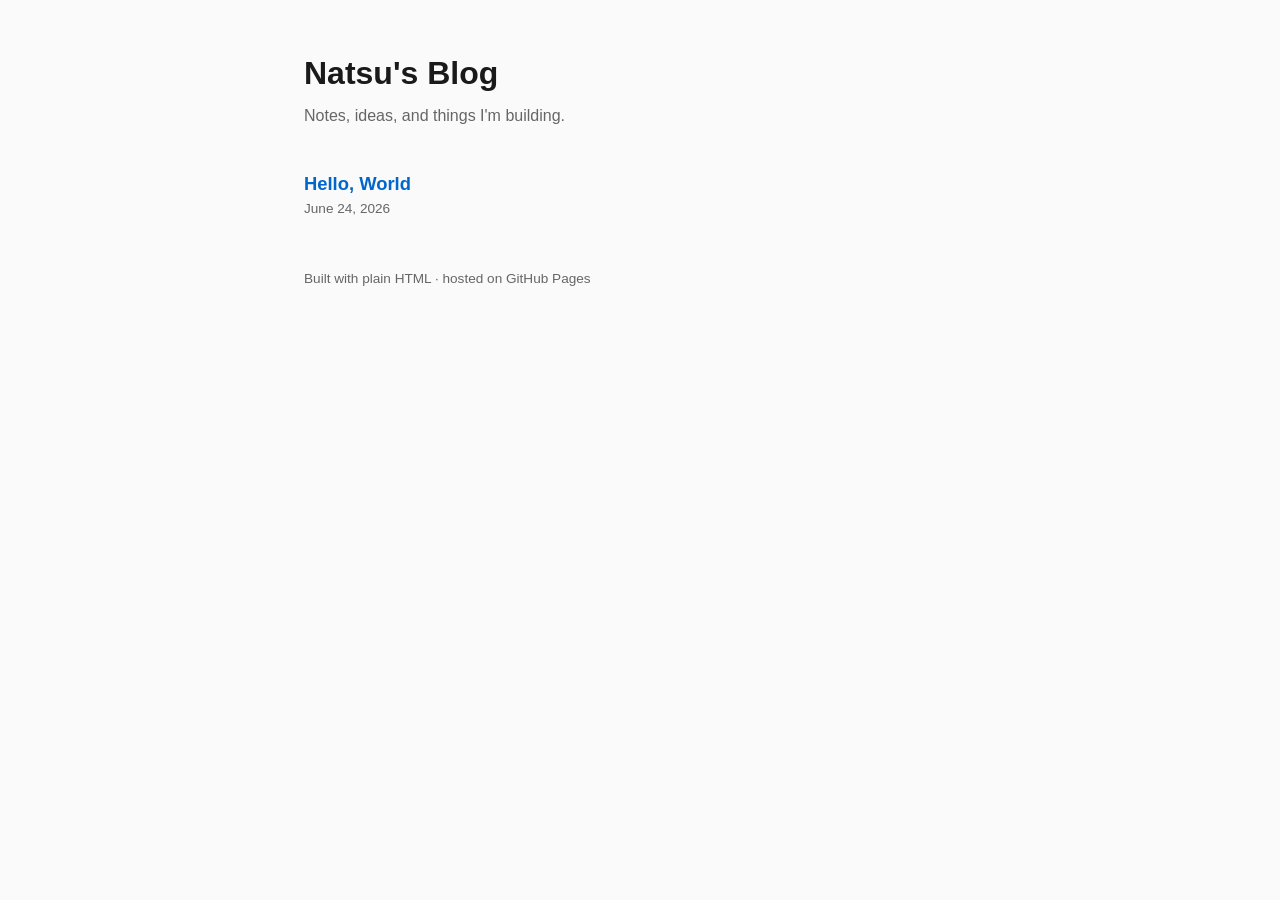
==== index.html @ af5dd114 "Add demo blog with sample post Co-Authored-By: Claude Opus 4.8 (1M context) <noreply@anthropic.com>" ====
<!doctype html>
<html lang="en">
<head>
<meta charset="utf-8">
<meta name="viewport" content="width=device-width, initial-scale=1">
<title>Natsu's Blog</title>
<style>
  :root { --fg:#1a1a1a; --muted:#666; --bg:#fafafa; --link:#0066cc; }
  body { font:16px/1.6 -apple-system,BlinkMacSystemFont,"Segoe UI",Roboto,sans-serif;
         color:var(--fg); background:var(--bg); max-width:42rem; margin:0 auto; padding:3rem 1.25rem; }
  h1 { margin:0 0 .25rem; }
  .tagline { color:var(--muted); margin:0 0 2.5rem; }
  ul { list-style:none; padding:0; }
  li { margin:0 0 1.5rem; }
  a { color:var(--link); text-decoration:none; }
  a:hover { text-decoration:underline; }
  .post-title { font-size:1.15rem; font-weight:600; }
  .date { color:var(--muted); font-size:.85rem; display:block; }
  footer { margin-top:3rem; color:var(--muted); font-size:.85rem; }
</style>
</head>
<body>
  <h1>Natsu's Blog</h1>
  <p class="tagline">Notes, ideas, and things I'm building.</p>

  <ul>
    <li>
      <a class="post-title" href="posts/hello-world.html">Hello, World</a>
      <span class="date">June 24, 2026</span>
    </li>
  </ul>

  <footer>Built with plain HTML · hosted on GitHub Pages</footer>
</body>
</html>
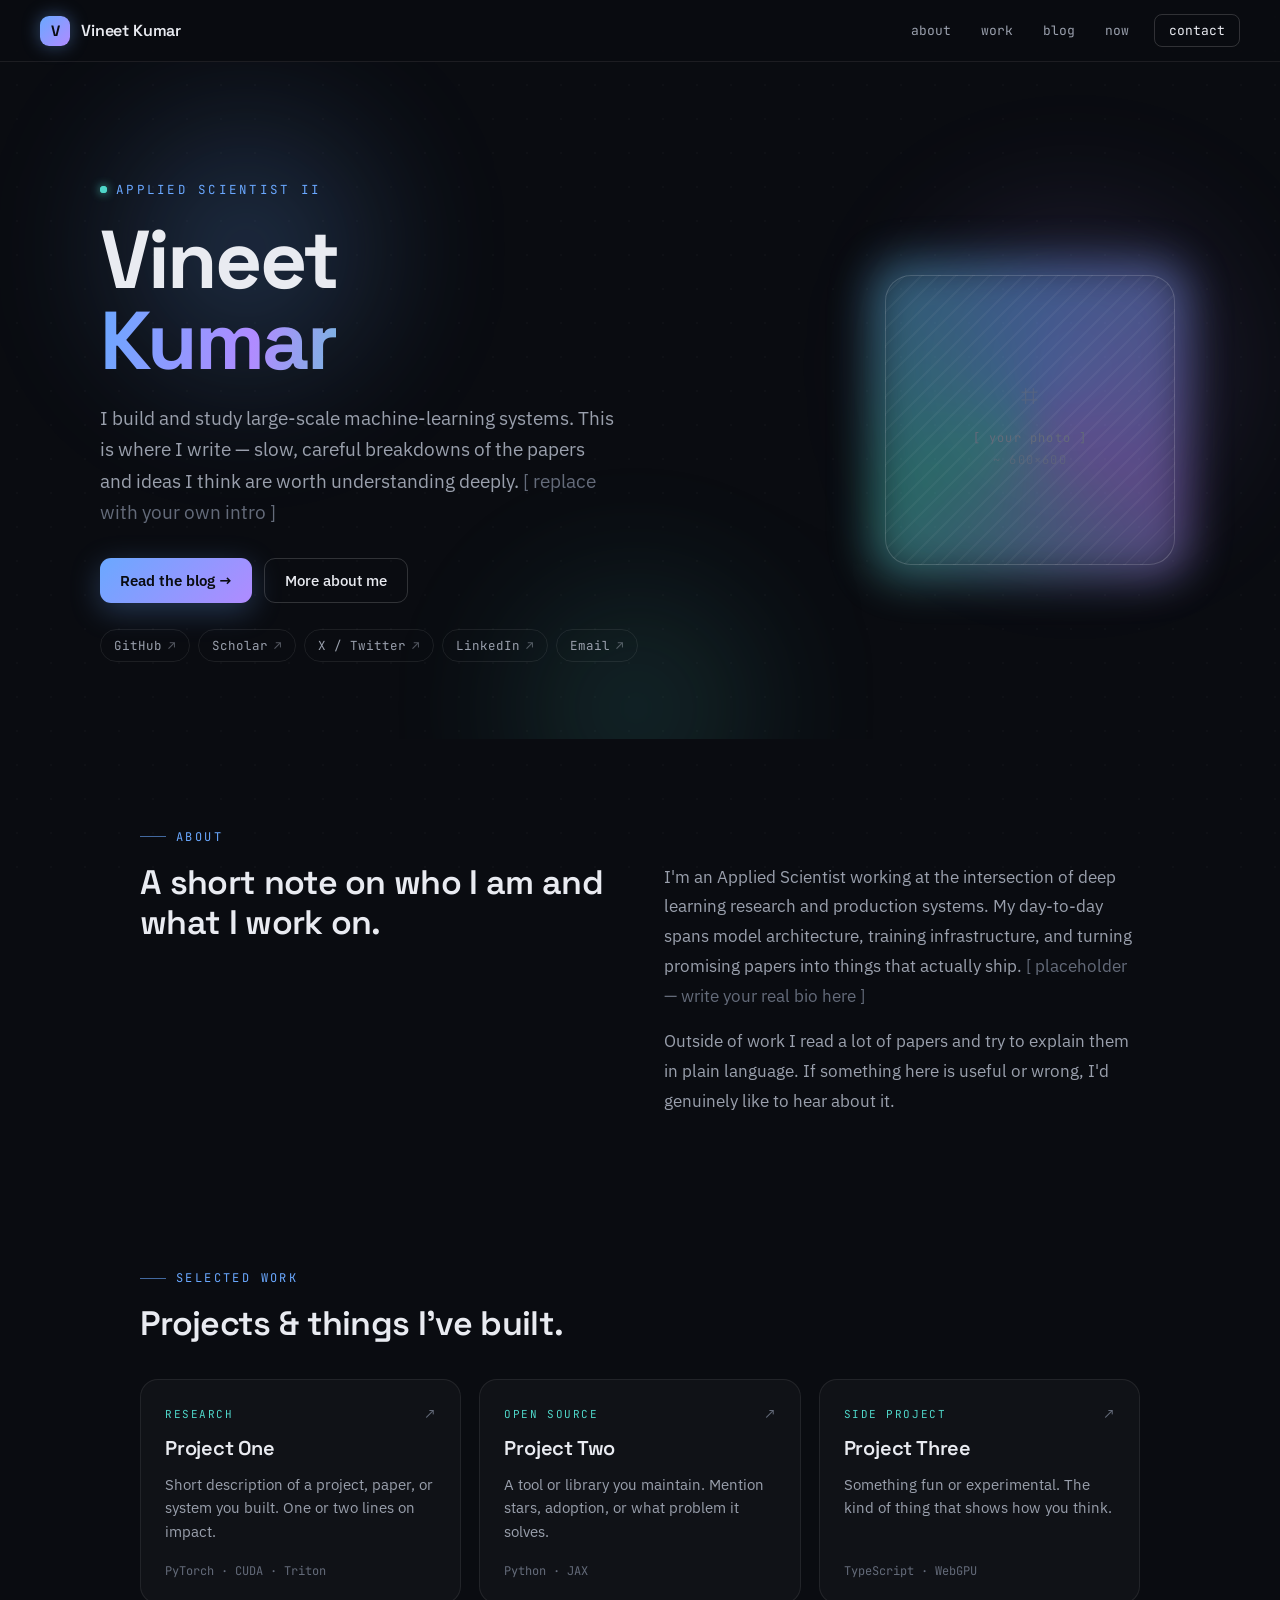
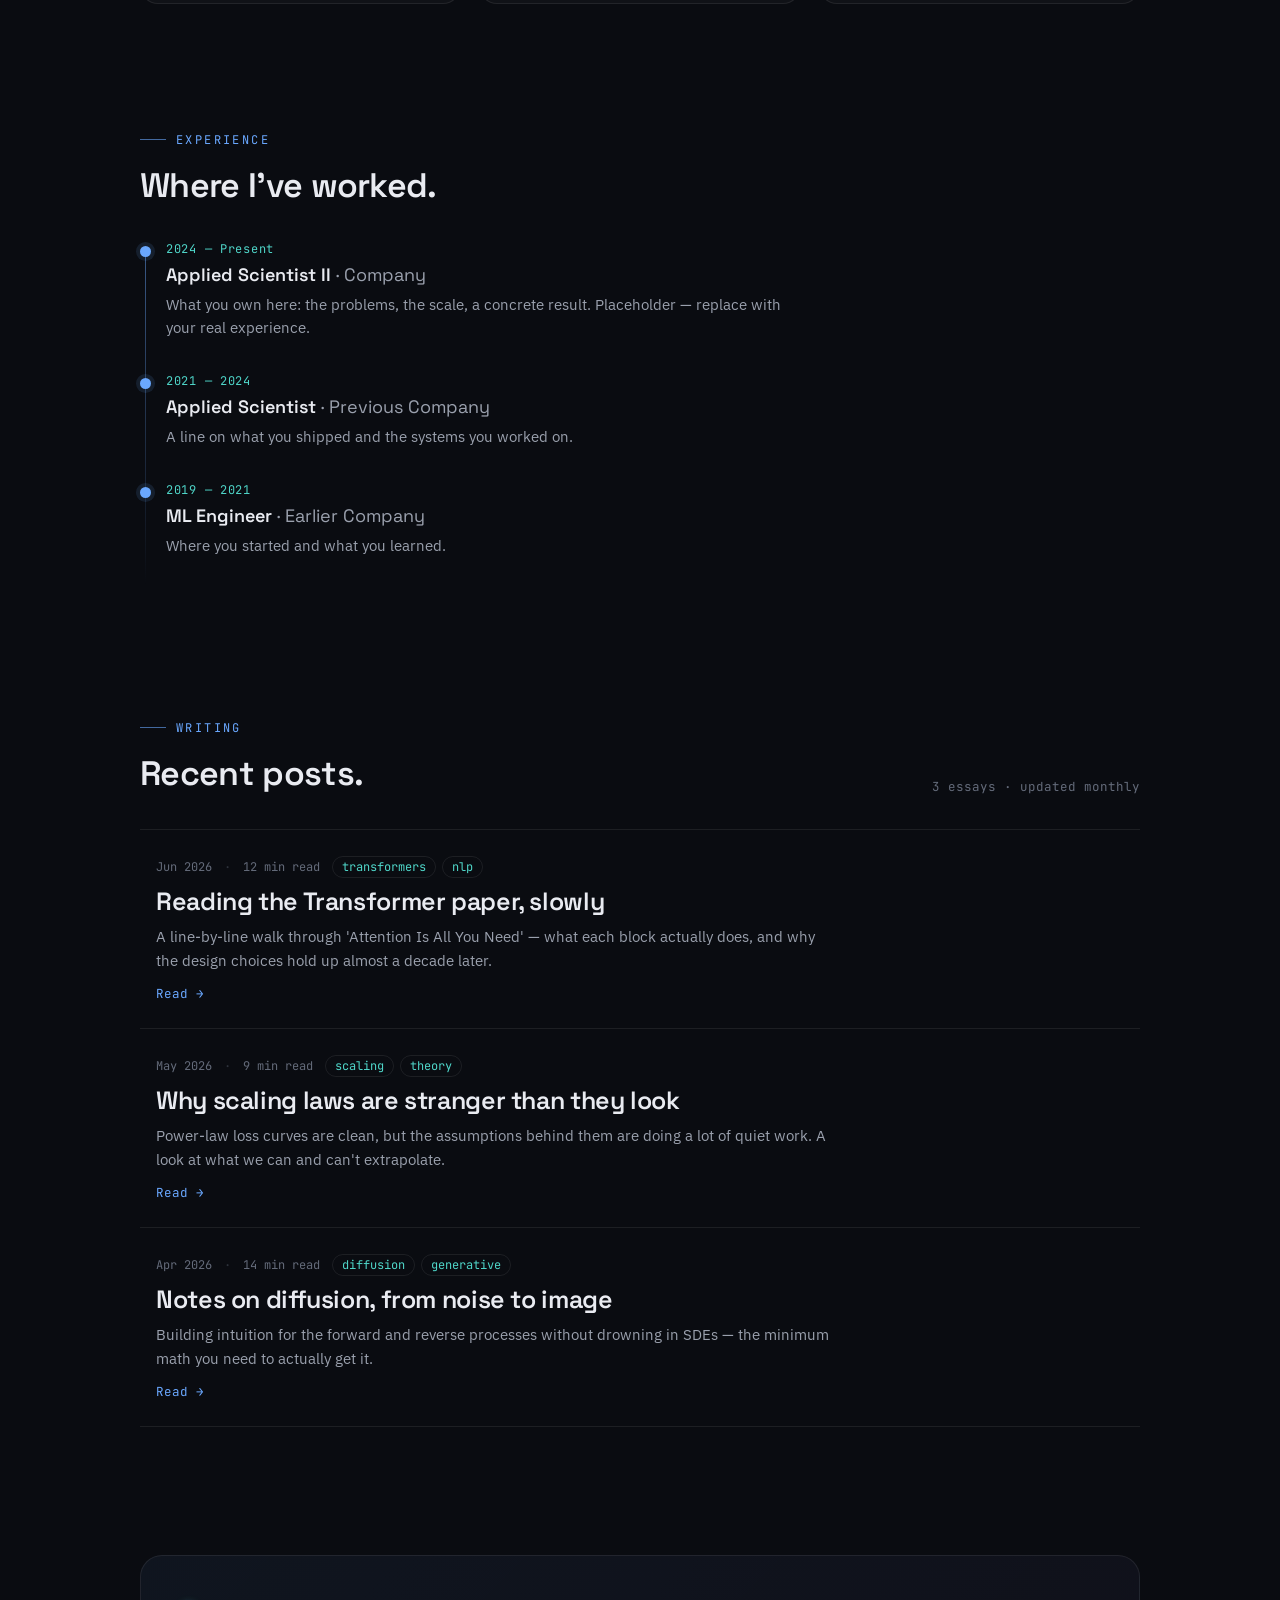
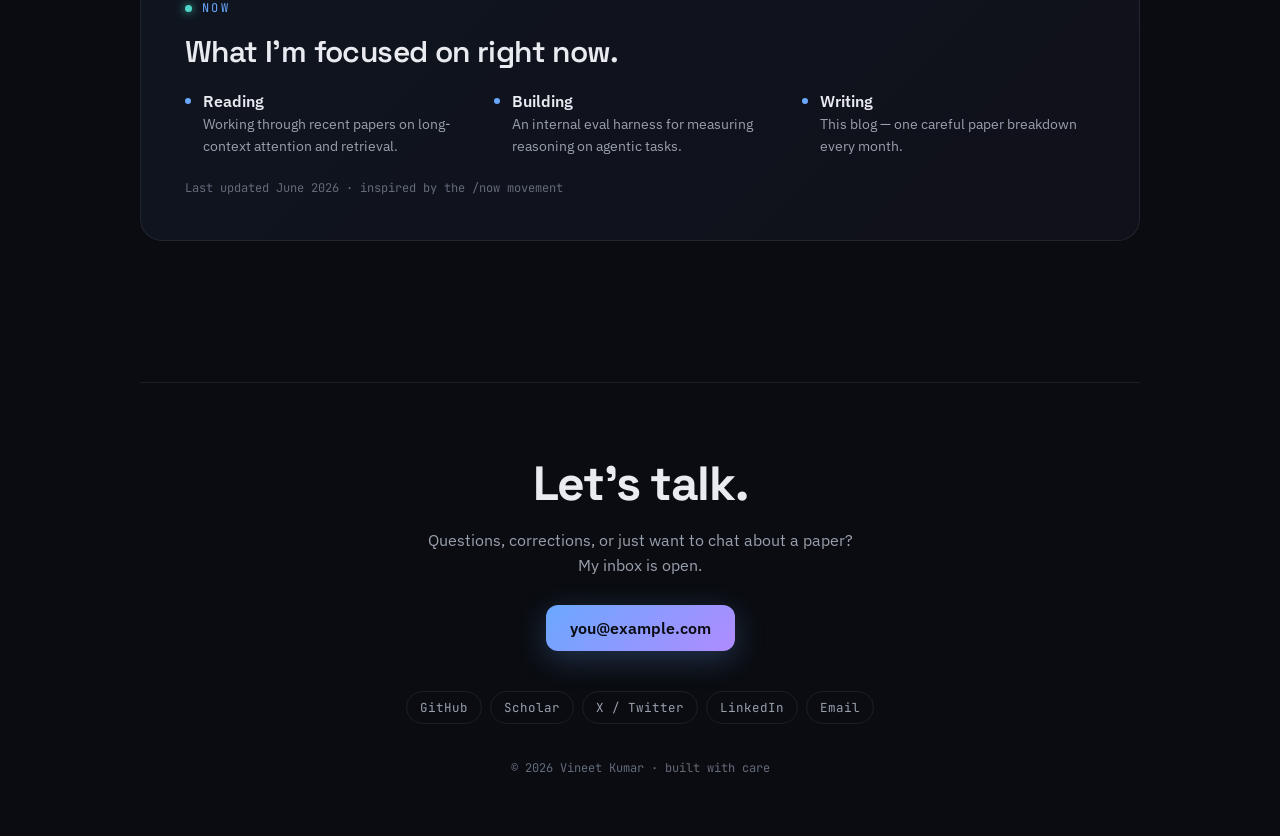
==== commit c58b837d: "Replace blog with personal site template from Claude Design Compile the "Personal Site" Claude-Desig" ====
--- a/index.html
+++ b/index.html
@@ -3,33 +3,245 @@
 <head>
 <meta charset="utf-8">
 <meta name="viewport" content="width=device-width, initial-scale=1">
-<title>Natsu's Blog</title>
-<style>
-  :root { --fg:#1a1a1a; --muted:#666; --bg:#fafafa; --link:#0066cc; }
-  body { font:16px/1.6 -apple-system,BlinkMacSystemFont,"Segoe UI",Roboto,sans-serif;
-         color:var(--fg); background:var(--bg); max-width:42rem; margin:0 auto; padding:3rem 1.25rem; }
-  h1 { margin:0 0 .25rem; }
-  .tagline { color:var(--muted); margin:0 0 2.5rem; }
-  ul { list-style:none; padding:0; }
-  li { margin:0 0 1.5rem; }
-  a { color:var(--link); text-decoration:none; }
-  a:hover { text-decoration:underline; }
-  .post-title { font-size:1.15rem; font-weight:600; }
-  .date { color:var(--muted); font-size:.85rem; display:block; }
-  footer { margin-top:3rem; color:var(--muted); font-size:.85rem; }
-</style>
+<title>Vineet Kumar</title>
+<meta name="description" content="Vineet Kumar — Applied Scientist. Slow, careful breakdowns of the ML papers and ideas worth understanding deeply.">
+<link rel="preconnect" href="https://fonts.googleapis.com">
+<link rel="preconnect" href="https://fonts.gstatic.com" crossorigin>
+<link href="https://fonts.googleapis.com/css2?family=Space+Grotesk:wght@400;500;600;700&family=IBM+Plex+Sans:wght@400;500;600&family=JetBrains+Mono:wght@400;500&display=swap" rel="stylesheet">
+<link rel="stylesheet" href="styles.css">
 </head>
 <body>
-  <h1>Natsu's Blog</h1>
-  <p class="tagline">Notes, ideas, and things I'm building.</p>
-
-  <ul>
-    <li>
-      <a class="post-title" href="posts/hello-world.html">Hello, World</a>
-      <span class="date">June 24, 2026</span>
-    </li>
-  </ul>
-
-  <footer>Built with plain HTML · hosted on GitHub Pages</footer>
+
+<div aria-hidden="true" style="position:fixed;inset:0;background-image:radial-gradient(rgba(255,255,255,0.022) 1px, transparent 1px);background-size:34px 34px;pointer-events:none;z-index:0;"></div>
+
+<div id="progress" style="position:fixed;top:0;left:0;height:2px;width:0%;background:linear-gradient(90deg,var(--accent),var(--accent3));z-index:60;box-shadow:0 0 12px var(--accent);transition:width .08s linear;"></div>
+
+<nav style="position:sticky;top:0;z-index:50;display:flex;align-items:center;justify-content:space-between;gap:16px;padding:14px clamp(18px,5vw,40px);backdrop-filter:blur(14px);background:rgba(10,12,17,0.62);border-bottom:1px solid var(--border);">
+  <a href="#top" style="display:flex;align-items:center;gap:11px;font-family:var(--display);font-weight:600;letter-spacing:-0.01em;font-size:16px;">
+    <span style="width:30px;height:30px;border-radius:9px;display:grid;place-items:center;background:linear-gradient(135deg,var(--accent),var(--accent2));color:#0a0c11;font-weight:700;font-size:15px;box-shadow:0 0 18px rgba(106,168,255,0.4);">V</span>
+    <span>Vineet&nbsp;Kumar</span>
+  </a>
+  <div style="display:flex;align-items:center;gap:clamp(4px,2vw,8px);flex-wrap:wrap;justify-content:flex-end;font-family:var(--mono);font-size:13px;">
+    <a href="#about" class="navlink" style="padding:7px 11px;border-radius:8px;color:var(--muted);transition:color .2s,background .2s;">about</a>
+    <a href="#work" class="navlink" style="padding:7px 11px;border-radius:8px;color:var(--muted);transition:color .2s,background .2s;">work</a>
+    <a href="#blog" class="navlink" style="padding:7px 11px;border-radius:8px;color:var(--muted);transition:color .2s,background .2s;">blog</a>
+    <a href="#now" class="navlink" style="padding:7px 11px;border-radius:8px;color:var(--muted);transition:color .2s,background .2s;">now</a>
+    <a href="#contact" class="navcta" style="margin-left:6px;padding:7px 14px;border-radius:8px;border:1px solid var(--border2);color:var(--text);transition:background .2s,border-color .2s;">contact</a>
+  </div>
+</nav>
+
+<div id="top" style="position:relative;z-index:1;">
+
+  <!-- HERO -->
+  <header style="position:relative;overflow:hidden;padding:clamp(56px,9vw,120px) clamp(18px,5vw,40px) clamp(40px,6vw,80px);">
+    <div aria-hidden="true" style="position:absolute;inset:-10%;z-index:0;pointer-events:none;filter:blur(70px);opacity:0.6;">
+      <div style="position:absolute;top:8%;left:12%;width:380px;height:380px;border-radius:50%;background:radial-gradient(circle,rgba(106,168,255,0.55),transparent 65%);animation:auroraA 16s ease-in-out infinite;"></div>
+      <div style="position:absolute;top:20%;right:8%;width:420px;height:420px;border-radius:50%;background:radial-gradient(circle,rgba(176,139,255,0.45),transparent 65%);animation:auroraB 19s ease-in-out infinite;"></div>
+      <div style="position:absolute;bottom:-10%;left:38%;width:360px;height:360px;border-radius:50%;background:radial-gradient(circle,rgba(79,214,201,0.35),transparent 65%);animation:auroraC 22s ease-in-out infinite;"></div>
+    </div>
+    <div id="heroGlow" aria-hidden="true" style="position:absolute;top:0;left:0;width:460px;height:460px;border-radius:50%;background:radial-gradient(circle,rgba(106,168,255,0.16),transparent 60%);transform:translate(-50%,-50%);pointer-events:none;z-index:0;opacity:0;transition:opacity .5s;"></div>
+
+    <div style="position:relative;z-index:2;max-width:1080px;margin:0 auto;display:flex;flex-wrap:wrap;align-items:center;gap:clamp(32px,6vw,72px);">
+      <div style="flex:1 1 360px;min-width:300px;">
+        <div class="fade" style="opacity:0;animation:fadeUp .8s .05s ease-out forwards;display:inline-flex;align-items:center;gap:9px;font-family:var(--mono);font-size:12.5px;letter-spacing:0.18em;text-transform:uppercase;color:var(--accent);margin-bottom:22px;">
+          <span style="position:relative;width:7px;height:7px;border-radius:50%;background:var(--accent3);box-shadow:0 0 10px var(--accent3);"><span style="position:absolute;inset:0;border-radius:50%;background:var(--accent3);animation:pulseDot 2.4s ease-in-out infinite;"></span></span>
+          Applied Scientist II
+        </div>
+        <h1 class="fade" style="opacity:0;animation:fadeUp .8s .12s ease-out forwards;margin:0 0 22px;font-family:var(--display);font-weight:700;font-size:clamp(42px,8vw,82px);line-height:0.98;letter-spacing:-0.035em;">
+          Vineet<br>
+          <span style="background:linear-gradient(100deg,var(--accent),var(--accent2),var(--accent3),var(--accent));background-size:200% auto;-webkit-background-clip:text;background-clip:text;-webkit-text-fill-color:transparent;animation:shimmer 7s linear infinite;">Kumar</span>
+        </h1>
+        <p class="fade" style="opacity:0;animation:fadeUp .8s .2s ease-out forwards;margin:0 0 30px;max-width:520px;font-size:clamp(16px,2.4vw,19px);line-height:1.65;color:var(--muted);">
+          I build and study large-scale machine-learning systems. This is where I write — slow, careful breakdowns of the papers and ideas I think are worth understanding deeply. <span style="color:var(--faint);">[ replace with your own intro ]</span>
+        </p>
+        <div class="fade" style="opacity:0;animation:fadeUp .8s .28s ease-out forwards;display:flex;flex-wrap:wrap;gap:12px;margin-bottom:26px;">
+          <a href="#blog" class="btn-primary" style="display:inline-flex;align-items:center;gap:8px;padding:12px 20px;border-radius:11px;font-weight:600;font-size:15px;color:#0a0c11;background:linear-gradient(135deg,var(--accent),var(--accent2));box-shadow:0 8px 30px rgba(106,168,255,0.28);transition:transform .2s,box-shadow .2s;">Read the blog →</a>
+          <a href="#about" class="btn-ghost" style="display:inline-flex;align-items:center;padding:12px 20px;border-radius:11px;font-weight:500;font-size:15px;color:var(--text);border:1px solid var(--border2);transition:background .2s,border-color .2s;">More about me</a>
+        </div>
+        <div class="fade" style="opacity:0;animation:fadeUp .8s .36s ease-out forwards;display:flex;flex-wrap:wrap;gap:8px;font-family:var(--mono);font-size:12.5px;">
+          <a href="#" target="_blank" rel="noopener" class="social" style="display:inline-flex;align-items:center;gap:6px;padding:7px 13px;border-radius:999px;color:var(--muted);border:1px solid var(--border);transition:color .2s,border-color .2s,background .2s;">GitHub <span style="opacity:.5;">↗</span></a>
+          <a href="#" target="_blank" rel="noopener" class="social" style="display:inline-flex;align-items:center;gap:6px;padding:7px 13px;border-radius:999px;color:var(--muted);border:1px solid var(--border);transition:color .2s,border-color .2s,background .2s;">Scholar <span style="opacity:.5;">↗</span></a>
+          <a href="#" target="_blank" rel="noopener" class="social" style="display:inline-flex;align-items:center;gap:6px;padding:7px 13px;border-radius:999px;color:var(--muted);border:1px solid var(--border);transition:color .2s,border-color .2s,background .2s;">X / Twitter <span style="opacity:.5;">↗</span></a>
+          <a href="#" target="_blank" rel="noopener" class="social" style="display:inline-flex;align-items:center;gap:6px;padding:7px 13px;border-radius:999px;color:var(--muted);border:1px solid var(--border);transition:color .2s,border-color .2s,background .2s;">LinkedIn <span style="opacity:.5;">↗</span></a>
+          <a href="mailto:you@example.com" class="social" style="display:inline-flex;align-items:center;gap:6px;padding:7px 13px;border-radius:999px;color:var(--muted);border:1px solid var(--border);transition:color .2s,border-color .2s,background .2s;">Email <span style="opacity:.5;">↗</span></a>
+        </div>
+      </div>
+
+      <div class="fade" style="flex:0 1 300px;min-width:240px;display:flex;justify-content:center;opacity:0;animation:fadeUp .9s .24s ease-out forwards;">
+        <div style="position:relative;width:clamp(220px,60vw,290px);aspect-ratio:1/1;">
+          <div aria-hidden="true" style="position:absolute;inset:-14px;border-radius:32px;background:conic-gradient(from 0deg,var(--accent),var(--accent2),var(--accent3),var(--accent));filter:blur(22px);opacity:0.45;animation:spinSlow 14s linear infinite;"></div>
+          <div style="position:absolute;inset:0;border-radius:26px;overflow:hidden;border:1px solid var(--border2);background:linear-gradient(135deg,#11151f,#0c0f17);background-image:repeating-linear-gradient(135deg,rgba(255,255,255,0.04) 0 2px,transparent 2px 12px);display:grid;place-items:center;animation:floaty 7s ease-in-out infinite;">
+            <div style="text-align:center;font-family:var(--mono);font-size:12px;color:var(--faint);letter-spacing:0.1em;line-height:1.8;">
+              <div style="font-size:30px;margin-bottom:6px;opacity:.5;">⌗</div>
+              [ your photo ]<br><span style="opacity:.6;">~ 600×600</span>
+            </div>
+          </div>
+        </div>
+      </div>
+    </div>
+  </header>
+
+  <!-- ABOUT -->
+  <section id="about" style="max-width:1080px;margin:0 auto;padding:clamp(50px,7vw,90px) clamp(18px,5vw,40px);position:relative;">
+    <div data-reveal style="opacity:0;transform:translateY(24px);transition:opacity .7s cubic-bezier(.2,.7,.2,1),transform .7s cubic-bezier(.2,.7,.2,1);">
+      <div style="display:flex;align-items:center;gap:10px;font-family:var(--mono);font-size:12px;letter-spacing:0.2em;text-transform:uppercase;color:var(--accent);margin-bottom:18px;"><span style="width:26px;height:1px;background:var(--accent);opacity:.6;"></span>About</div>
+      <div style="display:grid;grid-template-columns:repeat(auto-fit,minmax(280px,1fr));gap:clamp(24px,4vw,48px);align-items:start;">
+        <h2 style="margin:0;font-family:var(--display);font-weight:600;font-size:clamp(24px,3.6vw,34px);line-height:1.2;letter-spacing:-0.02em;">A short note on who I am and what I work on.</h2>
+        <div style="font-size:clamp(15px,2vw,17px);line-height:1.75;color:var(--muted);">
+          <p style="margin:0 0 16px;">I'm an Applied Scientist working at the intersection of deep learning research and production systems. My day-to-day spans model architecture, training infrastructure, and turning promising papers into things that actually ship. <span style="color:var(--faint);">[ placeholder — write your real bio here ]</span></p>
+          <p style="margin:0;">Outside of work I read a lot of papers and try to explain them in plain language. If something here is useful or wrong, I'd genuinely like to hear about it.</p>
+        </div>
+      </div>
+    </div>
+  </section>
+
+  <!-- WORK / PROJECTS -->
+  <section id="work" style="max-width:1080px;margin:0 auto;padding:clamp(40px,5vw,70px) clamp(18px,5vw,40px);">
+    <div data-reveal style="opacity:0;transform:translateY(24px);transition:opacity .7s cubic-bezier(.2,.7,.2,1),transform .7s cubic-bezier(.2,.7,.2,1);margin-bottom:34px;">
+      <div style="display:flex;align-items:center;gap:10px;font-family:var(--mono);font-size:12px;letter-spacing:0.2em;text-transform:uppercase;color:var(--accent);margin-bottom:16px;"><span style="width:26px;height:1px;background:var(--accent);opacity:.6;"></span>Selected work</div>
+      <h2 style="margin:0;font-family:var(--display);font-weight:600;font-size:clamp(24px,3.6vw,34px);letter-spacing:-0.02em;">Projects &amp; things I've built.</h2>
+    </div>
+    <div style="display:grid;grid-template-columns:repeat(auto-fit,minmax(280px,1fr));gap:18px;">
+      <a href="#" data-reveal class="proj-card" style="opacity:0;transform:translateY(24px);transition:opacity .7s cubic-bezier(.2,.7,.2,1),transform .7s cubic-bezier(.2,.7,.2,1),border-color .25s,background .25s;display:flex;flex-direction:column;gap:12px;background:var(--surface);border:1px solid var(--border);border-radius:18px;padding:24px;">
+        <div style="display:flex;align-items:center;justify-content:space-between;"><span style="font-family:var(--mono);font-size:11px;letter-spacing:0.14em;text-transform:uppercase;color:var(--accent3);">Research</span><span style="color:var(--faint);font-size:15px;">↗</span></div>
+        <h3 style="margin:0;font-family:var(--display);font-weight:600;font-size:20px;letter-spacing:-0.01em;">Project One</h3>
+        <p style="margin:0;font-size:14.5px;line-height:1.6;color:var(--muted);">Short description of a project, paper, or system you built. One or two lines on impact.</p>
+        <div style="margin-top:auto;padding-top:8px;font-family:var(--mono);font-size:12px;color:var(--faint);">PyTorch · CUDA · Triton</div>
+      </a>
+      <a href="#" data-reveal class="proj-card" style="opacity:0;transform:translateY(24px);transition:opacity .7s cubic-bezier(.2,.7,.2,1),transform .7s cubic-bezier(.2,.7,.2,1),border-color .25s,background .25s;display:flex;flex-direction:column;gap:12px;background:var(--surface);border:1px solid var(--border);border-radius:18px;padding:24px;">
+        <div style="display:flex;align-items:center;justify-content:space-between;"><span style="font-family:var(--mono);font-size:11px;letter-spacing:0.14em;text-transform:uppercase;color:var(--accent3);">Open source</span><span style="color:var(--faint);font-size:15px;">↗</span></div>
+        <h3 style="margin:0;font-family:var(--display);font-weight:600;font-size:20px;letter-spacing:-0.01em;">Project Two</h3>
+        <p style="margin:0;font-size:14.5px;line-height:1.6;color:var(--muted);">A tool or library you maintain. Mention stars, adoption, or what problem it solves.</p>
+        <div style="margin-top:auto;padding-top:8px;font-family:var(--mono);font-size:12px;color:var(--faint);">Python · JAX</div>
+      </a>
+      <a href="#" data-reveal class="proj-card" style="opacity:0;transform:translateY(24px);transition:opacity .7s cubic-bezier(.2,.7,.2,1),transform .7s cubic-bezier(.2,.7,.2,1),border-color .25s,background .25s;display:flex;flex-direction:column;gap:12px;background:var(--surface);border:1px solid var(--border);border-radius:18px;padding:24px;">
+        <div style="display:flex;align-items:center;justify-content:space-between;"><span style="font-family:var(--mono);font-size:11px;letter-spacing:0.14em;text-transform:uppercase;color:var(--accent3);">Side project</span><span style="color:var(--faint);font-size:15px;">↗</span></div>
+        <h3 style="margin:0;font-family:var(--display);font-weight:600;font-size:20px;letter-spacing:-0.01em;">Project Three</h3>
+        <p style="margin:0;font-size:14.5px;line-height:1.6;color:var(--muted);">Something fun or experimental. The kind of thing that shows how you think.</p>
+        <div style="margin-top:auto;padding-top:8px;font-family:var(--mono);font-size:12px;color:var(--faint);">TypeScript · WebGPU</div>
+      </a>
+    </div>
+  </section>
+
+  <!-- EXPERIENCE -->
+  <section id="experience" style="max-width:1080px;margin:0 auto;padding:clamp(40px,5vw,70px) clamp(18px,5vw,40px);">
+    <div data-reveal style="opacity:0;transform:translateY(24px);transition:opacity .7s cubic-bezier(.2,.7,.2,1),transform .7s cubic-bezier(.2,.7,.2,1);margin-bottom:34px;">
+      <div style="display:flex;align-items:center;gap:10px;font-family:var(--mono);font-size:12px;letter-spacing:0.2em;text-transform:uppercase;color:var(--accent);margin-bottom:16px;"><span style="width:26px;height:1px;background:var(--accent);opacity:.6;"></span>Experience</div>
+      <h2 style="margin:0;font-family:var(--display);font-weight:600;font-size:clamp(24px,3.6vw,34px);letter-spacing:-0.02em;">Where I've worked.</h2>
+    </div>
+    <div style="position:relative;padding-left:26px;">
+      <div aria-hidden="true" style="position:absolute;left:5px;top:6px;bottom:6px;width:1px;background:linear-gradient(var(--accent),transparent);opacity:.5;"></div>
+      <div data-reveal style="opacity:0;transform:translateY(24px);transition:opacity .7s cubic-bezier(.2,.7,.2,1),transform .7s cubic-bezier(.2,.7,.2,1);position:relative;padding:0 0 34px;">
+        <span aria-hidden="true" style="position:absolute;left:-26px;top:5px;width:11px;height:11px;border-radius:50%;background:var(--accent);box-shadow:0 0 0 4px rgba(106,168,255,0.12);"></span>
+        <div style="font-family:var(--mono);font-size:12px;color:var(--accent3);letter-spacing:0.06em;margin-bottom:6px;">2024 — Present</div>
+        <div style="font-family:var(--display);font-weight:600;font-size:18px;">Applied Scientist II <span style="color:var(--muted);font-weight:400;">· Company</span></div>
+        <p style="margin:7px 0 0;font-size:14.5px;line-height:1.6;color:var(--muted);max-width:640px;">What you own here: the problems, the scale, a concrete result. Placeholder — replace with your real experience.</p>
+      </div>
+      <div data-reveal style="opacity:0;transform:translateY(24px);transition:opacity .7s cubic-bezier(.2,.7,.2,1),transform .7s cubic-bezier(.2,.7,.2,1);position:relative;padding:0 0 34px;">
+        <span aria-hidden="true" style="position:absolute;left:-26px;top:5px;width:11px;height:11px;border-radius:50%;background:var(--accent);box-shadow:0 0 0 4px rgba(106,168,255,0.12);"></span>
+        <div style="font-family:var(--mono);font-size:12px;color:var(--accent3);letter-spacing:0.06em;margin-bottom:6px;">2021 — 2024</div>
+        <div style="font-family:var(--display);font-weight:600;font-size:18px;">Applied Scientist <span style="color:var(--muted);font-weight:400;">· Previous Company</span></div>
+        <p style="margin:7px 0 0;font-size:14.5px;line-height:1.6;color:var(--muted);max-width:640px;">A line on what you shipped and the systems you worked on.</p>
+      </div>
+      <div data-reveal style="opacity:0;transform:translateY(24px);transition:opacity .7s cubic-bezier(.2,.7,.2,1),transform .7s cubic-bezier(.2,.7,.2,1);position:relative;padding:0 0 34px;">
+        <span aria-hidden="true" style="position:absolute;left:-26px;top:5px;width:11px;height:11px;border-radius:50%;background:var(--accent);box-shadow:0 0 0 4px rgba(106,168,255,0.12);"></span>
+        <div style="font-family:var(--mono);font-size:12px;color:var(--accent3);letter-spacing:0.06em;margin-bottom:6px;">2019 — 2021</div>
+        <div style="font-family:var(--display);font-weight:600;font-size:18px;">ML Engineer <span style="color:var(--muted);font-weight:400;">· Earlier Company</span></div>
+        <p style="margin:7px 0 0;font-size:14.5px;line-height:1.6;color:var(--muted);max-width:640px;">Where you started and what you learned.</p>
+      </div>
+    </div>
+  </section>
+
+  <!-- BLOG -->
+  <section id="blog" style="max-width:1080px;margin:0 auto;padding:clamp(40px,5vw,70px) clamp(18px,5vw,40px);">
+    <div data-reveal style="opacity:0;transform:translateY(24px);transition:opacity .7s cubic-bezier(.2,.7,.2,1),transform .7s cubic-bezier(.2,.7,.2,1);margin-bottom:34px;display:flex;flex-wrap:wrap;align-items:flex-end;justify-content:space-between;gap:16px;">
+      <div>
+        <div style="display:flex;align-items:center;gap:10px;font-family:var(--mono);font-size:12px;letter-spacing:0.2em;text-transform:uppercase;color:var(--accent);margin-bottom:16px;"><span style="width:26px;height:1px;background:var(--accent);opacity:.6;"></span>Writing</div>
+        <h2 style="margin:0;font-family:var(--display);font-weight:600;font-size:clamp(24px,3.6vw,34px);letter-spacing:-0.02em;">Recent posts.</h2>
+      </div>
+      <span style="font-family:var(--mono);font-size:12.5px;color:var(--faint);">3 essays · updated monthly</span>
+    </div>
+    <div style="display:flex;flex-direction:column;border-top:1px solid var(--border);">
+      <a href="posts/reading-the-transformer-paper.html" data-reveal class="post-row" style="opacity:0;transform:translateY(24px);transition:opacity .7s cubic-bezier(.2,.7,.2,1),transform .7s cubic-bezier(.2,.7,.2,1),background .25s;display:grid;grid-template-columns:minmax(0,1fr);gap:8px;padding:26px 16px;border-bottom:1px solid var(--border);position:relative;">
+        <div style="display:flex;flex-wrap:wrap;align-items:center;gap:12px;font-family:var(--mono);font-size:12px;color:var(--faint);">
+          <span>Jun 2026</span><span style="opacity:.4;">·</span><span>12 min read</span>
+          <span style="display:flex;gap:6px;">
+            <span style="padding:2px 9px;border-radius:999px;border:1px solid var(--border);color:var(--accent3);">transformers</span>
+            <span style="padding:2px 9px;border-radius:999px;border:1px solid var(--border);color:var(--accent3);">nlp</span>
+          </span>
+        </div>
+        <h3 style="margin:0;font-family:var(--display);font-weight:600;font-size:clamp(20px,2.6vw,25px);letter-spacing:-0.015em;line-height:1.25;transition:color .2s;">Reading the Transformer paper, slowly</h3>
+        <p style="margin:0;font-size:15px;line-height:1.6;color:var(--muted);max-width:680px;">A line-by-line walk through 'Attention Is All You Need' — what each block actually does, and why the design choices hold up almost a decade later.</p>
+        <span style="font-family:var(--mono);font-size:12.5px;color:var(--accent);margin-top:4px;">Read →</span>
+      </a>
+      <a href="posts/why-scaling-laws-are-stranger.html" data-reveal class="post-row" style="opacity:0;transform:translateY(24px);transition:opacity .7s cubic-bezier(.2,.7,.2,1),transform .7s cubic-bezier(.2,.7,.2,1),background .25s;display:grid;grid-template-columns:minmax(0,1fr);gap:8px;padding:26px 16px;border-bottom:1px solid var(--border);position:relative;">
+        <div style="display:flex;flex-wrap:wrap;align-items:center;gap:12px;font-family:var(--mono);font-size:12px;color:var(--faint);">
+          <span>May 2026</span><span style="opacity:.4;">·</span><span>9 min read</span>
+          <span style="display:flex;gap:6px;">
+            <span style="padding:2px 9px;border-radius:999px;border:1px solid var(--border);color:var(--accent3);">scaling</span>
+            <span style="padding:2px 9px;border-radius:999px;border:1px solid var(--border);color:var(--accent3);">theory</span>
+          </span>
+        </div>
+        <h3 style="margin:0;font-family:var(--display);font-weight:600;font-size:clamp(20px,2.6vw,25px);letter-spacing:-0.015em;line-height:1.25;transition:color .2s;">Why scaling laws are stranger than they look</h3>
+        <p style="margin:0;font-size:15px;line-height:1.6;color:var(--muted);max-width:680px;">Power-law loss curves are clean, but the assumptions behind them are doing a lot of quiet work. A look at what we can and can't extrapolate.</p>
+        <span style="font-family:var(--mono);font-size:12.5px;color:var(--accent);margin-top:4px;">Read →</span>
+      </a>
+      <a href="posts/notes-on-diffusion.html" data-reveal class="post-row" style="opacity:0;transform:translateY(24px);transition:opacity .7s cubic-bezier(.2,.7,.2,1),transform .7s cubic-bezier(.2,.7,.2,1),background .25s;display:grid;grid-template-columns:minmax(0,1fr);gap:8px;padding:26px 16px;border-bottom:1px solid var(--border);position:relative;">
+        <div style="display:flex;flex-wrap:wrap;align-items:center;gap:12px;font-family:var(--mono);font-size:12px;color:var(--faint);">
+          <span>Apr 2026</span><span style="opacity:.4;">·</span><span>14 min read</span>
+          <span style="display:flex;gap:6px;">
+            <span style="padding:2px 9px;border-radius:999px;border:1px solid var(--border);color:var(--accent3);">diffusion</span>
+            <span style="padding:2px 9px;border-radius:999px;border:1px solid var(--border);color:var(--accent3);">generative</span>
+          </span>
+        </div>
+        <h3 style="margin:0;font-family:var(--display);font-weight:600;font-size:clamp(20px,2.6vw,25px);letter-spacing:-0.015em;line-height:1.25;transition:color .2s;">Notes on diffusion, from noise to image</h3>
+        <p style="margin:0;font-size:15px;line-height:1.6;color:var(--muted);max-width:680px;">Building intuition for the forward and reverse processes without drowning in SDEs — the minimum math you need to actually get it.</p>
+        <span style="font-family:var(--mono);font-size:12.5px;color:var(--accent);margin-top:4px;">Read →</span>
+      </a>
+    </div>
+  </section>
+
+  <!-- NOW -->
+  <section id="now" style="max-width:1080px;margin:0 auto;padding:clamp(40px,5vw,70px) clamp(18px,5vw,40px);">
+    <div data-reveal style="opacity:0;transform:translateY(24px);transition:opacity .7s cubic-bezier(.2,.7,.2,1),transform .7s cubic-bezier(.2,.7,.2,1);background:linear-gradient(135deg,rgba(106,168,255,0.06),rgba(176,139,255,0.04));border:1px solid var(--border);border-radius:22px;padding:clamp(26px,4vw,44px);">
+      <div style="display:flex;align-items:center;gap:10px;font-family:var(--mono);font-size:12px;letter-spacing:0.2em;text-transform:uppercase;color:var(--accent);margin-bottom:16px;"><span style="position:relative;width:7px;height:7px;border-radius:50%;background:var(--accent3);box-shadow:0 0 10px var(--accent3);"></span>Now</div>
+      <h2 style="margin:0 0 20px;font-family:var(--display);font-weight:600;font-size:clamp(22px,3.4vw,30px);letter-spacing:-0.02em;">What I'm focused on right now.</h2>
+      <div style="display:grid;grid-template-columns:repeat(auto-fit,minmax(240px,1fr));gap:16px;">
+        <div style="display:flex;gap:12px;align-items:flex-start;">
+          <span style="margin-top:7px;flex:none;width:6px;height:6px;border-radius:50%;background:var(--accent);"></span>
+          <div><div style="font-weight:600;font-size:15.5px;margin-bottom:3px;">Reading</div><div style="font-size:14px;line-height:1.55;color:var(--muted);">Working through recent papers on long-context attention and retrieval.</div></div>
+        </div>
+        <div style="display:flex;gap:12px;align-items:flex-start;">
+          <span style="margin-top:7px;flex:none;width:6px;height:6px;border-radius:50%;background:var(--accent);"></span>
+          <div><div style="font-weight:600;font-size:15.5px;margin-bottom:3px;">Building</div><div style="font-size:14px;line-height:1.55;color:var(--muted);">An internal eval harness for measuring reasoning on agentic tasks.</div></div>
+        </div>
+        <div style="display:flex;gap:12px;align-items:flex-start;">
+          <span style="margin-top:7px;flex:none;width:6px;height:6px;border-radius:50%;background:var(--accent);"></span>
+          <div><div style="font-weight:600;font-size:15.5px;margin-bottom:3px;">Writing</div><div style="font-size:14px;line-height:1.55;color:var(--muted);">This blog — one careful paper breakdown every month.</div></div>
+        </div>
+      </div>
+      <div style="margin-top:22px;font-family:var(--mono);font-size:12px;color:var(--faint);">Last updated June 2026 · inspired by the /now movement</div>
+    </div>
+  </section>
+
+  <!-- CONTACT / FOOTER -->
+  <footer id="contact" style="max-width:1080px;margin:0 auto;padding:clamp(50px,6vw,90px) clamp(18px,5vw,40px) 60px;">
+    <div data-reveal style="opacity:0;transform:translateY(24px);transition:opacity .7s cubic-bezier(.2,.7,.2,1),transform .7s cubic-bezier(.2,.7,.2,1);text-align:center;border-top:1px solid var(--border);padding-top:clamp(40px,6vw,70px);">
+      <h2 style="margin:0 0 14px;font-family:var(--display);font-weight:700;font-size:clamp(28px,5vw,48px);letter-spacing:-0.03em;">Let's talk.</h2>
+      <p style="margin:0 auto 26px;max-width:440px;color:var(--muted);font-size:16px;line-height:1.6;">Questions, corrections, or just want to chat about a paper? My inbox is open.</p>
+      <a href="mailto:you@example.com" class="btn-primary" style="display:inline-flex;align-items:center;gap:9px;padding:13px 24px;border-radius:12px;font-weight:600;color:#0a0c11;background:linear-gradient(135deg,var(--accent),var(--accent2));box-shadow:0 8px 30px rgba(106,168,255,0.26);transition:transform .2s,box-shadow .2s;">you@example.com</a>
+      <div style="margin-top:40px;display:flex;flex-wrap:wrap;justify-content:center;gap:8px;font-family:var(--mono);font-size:12.5px;">
+        <a href="#" target="_blank" rel="noopener" class="social-foot" style="padding:7px 13px;border-radius:999px;color:var(--muted);border:1px solid var(--border);transition:color .2s,border-color .2s;">GitHub</a>
+        <a href="#" target="_blank" rel="noopener" class="social-foot" style="padding:7px 13px;border-radius:999px;color:var(--muted);border:1px solid var(--border);transition:color .2s,border-color .2s;">Scholar</a>
+        <a href="#" target="_blank" rel="noopener" class="social-foot" style="padding:7px 13px;border-radius:999px;color:var(--muted);border:1px solid var(--border);transition:color .2s,border-color .2s;">X / Twitter</a>
+        <a href="#" target="_blank" rel="noopener" class="social-foot" style="padding:7px 13px;border-radius:999px;color:var(--muted);border:1px solid var(--border);transition:color .2s,border-color .2s;">LinkedIn</a>
+        <a href="mailto:you@example.com" target="_blank" rel="noopener" class="social-foot" style="padding:7px 13px;border-radius:999px;color:var(--muted);border:1px solid var(--border);transition:color .2s,border-color .2s;">Email</a>
+      </div>
+      <div style="margin-top:36px;font-family:var(--mono);font-size:12px;color:var(--faint);">© <span id="year">2026</span> Vineet Kumar · built with care</div>
+    </div>
+  </footer>
+</div>
+
+<script src="site.js"></script>
 </body>
 </html>
--- a/styles.css
+++ b/styles.css
@@ -0,0 +1,51 @@
+:root {
+  --bg:#0a0c11; --bg-soft:#0e131d;
+  --surface:rgba(255,255,255,0.028); --surface2:rgba(255,255,255,0.05);
+  --border:rgba(255,255,255,0.08); --border2:rgba(255,255,255,0.16);
+  --text:#e9ebf1; --muted:#9aa0ad; --faint:#646b7a;
+  --accent:#6aa8ff; --accent2:#b08bff; --accent3:#4fd6c9;
+  --display:'Space Grotesk',sans-serif;
+  --sans:'IBM Plex Sans',system-ui,sans-serif;
+  --mono:'JetBrains Mono',monospace;
+}
+* { box-sizing: border-box; }
+html { scroll-behavior: smooth; }
+body {
+  margin: 0; min-height: 100vh; overflow-x: hidden;
+  color: var(--text); font-family: var(--sans); -webkit-font-smoothing: antialiased;
+  background: radial-gradient(1200px 600px at 50% -10%, rgba(106,168,255,0.07), transparent 60%), #0a0c11;
+}
+a { color: inherit; text-decoration: none; }
+::selection { background: rgba(106,168,255,0.30); color: #fff; }
+::-webkit-scrollbar { width: 10px; height: 10px; }
+::-webkit-scrollbar-track { background: #0a0c11; }
+::-webkit-scrollbar-thumb { background: rgba(255,255,255,0.12); border-radius: 8px; border: 2px solid #0a0c11; }
+::-webkit-scrollbar-thumb:hover { background: rgba(255,255,255,0.22); }
+
+@keyframes auroraA { 0%,100% { transform: translate(0,0) scale(1); } 50% { transform: translate(60px,-40px) scale(1.18); } }
+@keyframes auroraB { 0%,100% { transform: translate(0,0) scale(1.1); } 50% { transform: translate(-50px,30px) scale(0.92); } }
+@keyframes auroraC { 0%,100% { transform: translate(0,0) scale(1); } 50% { transform: translate(30px,40px) scale(1.12); } }
+@keyframes floaty { 0%,100% { transform: translateY(0); } 50% { transform: translateY(-12px); } }
+@keyframes spinSlow { to { transform: rotate(360deg); } }
+@keyframes shimmer { 0% { background-position: 0% 50%; } 100% { background-position: 200% 50%; } }
+@keyframes fadeUp { from { opacity: 0; transform: translateY(22px); } to { opacity: 1; transform: translateY(0); } }
+@keyframes pulseDot { 0%,100% { transform: scale(1); opacity: .9; } 50% { transform: scale(1.5); opacity: .4; } }
+
+/* hover states (inline styles can't do :hover) */
+.navlink:hover { color: var(--text); background: var(--surface2); }
+.navcta:hover { background: var(--surface2); border-color: var(--accent); }
+.btn-primary:hover { transform: translateY(-2px); box-shadow: 0 12px 38px rgba(106,168,255,0.42); }
+.btn-ghost:hover { background: var(--surface2); border-color: var(--accent); }
+.social:hover { color: var(--text); border-color: var(--accent); background: var(--surface); }
+.social-foot:hover { color: var(--text); border-color: var(--accent); }
+.proj-card:hover { transform: translateY(-5px); border-color: var(--border2); background: var(--surface2); }
+.post-row:hover { background: var(--surface); }
+.post-row:hover h3 { color: var(--accent); }
+.backlink:hover { color: var(--accent); }
+.backlink2:hover { opacity: .7; }
+
+/* respect reduced-motion: settle animations instantly, force reveal elements visible */
+@media (prefers-reduced-motion: reduce) {
+  * { animation-duration: 0.001ms !important; animation-iteration-count: 1 !important; scroll-behavior: auto !important; }
+  .fade, [data-reveal] { opacity: 1 !important; transform: none !important; }
+}
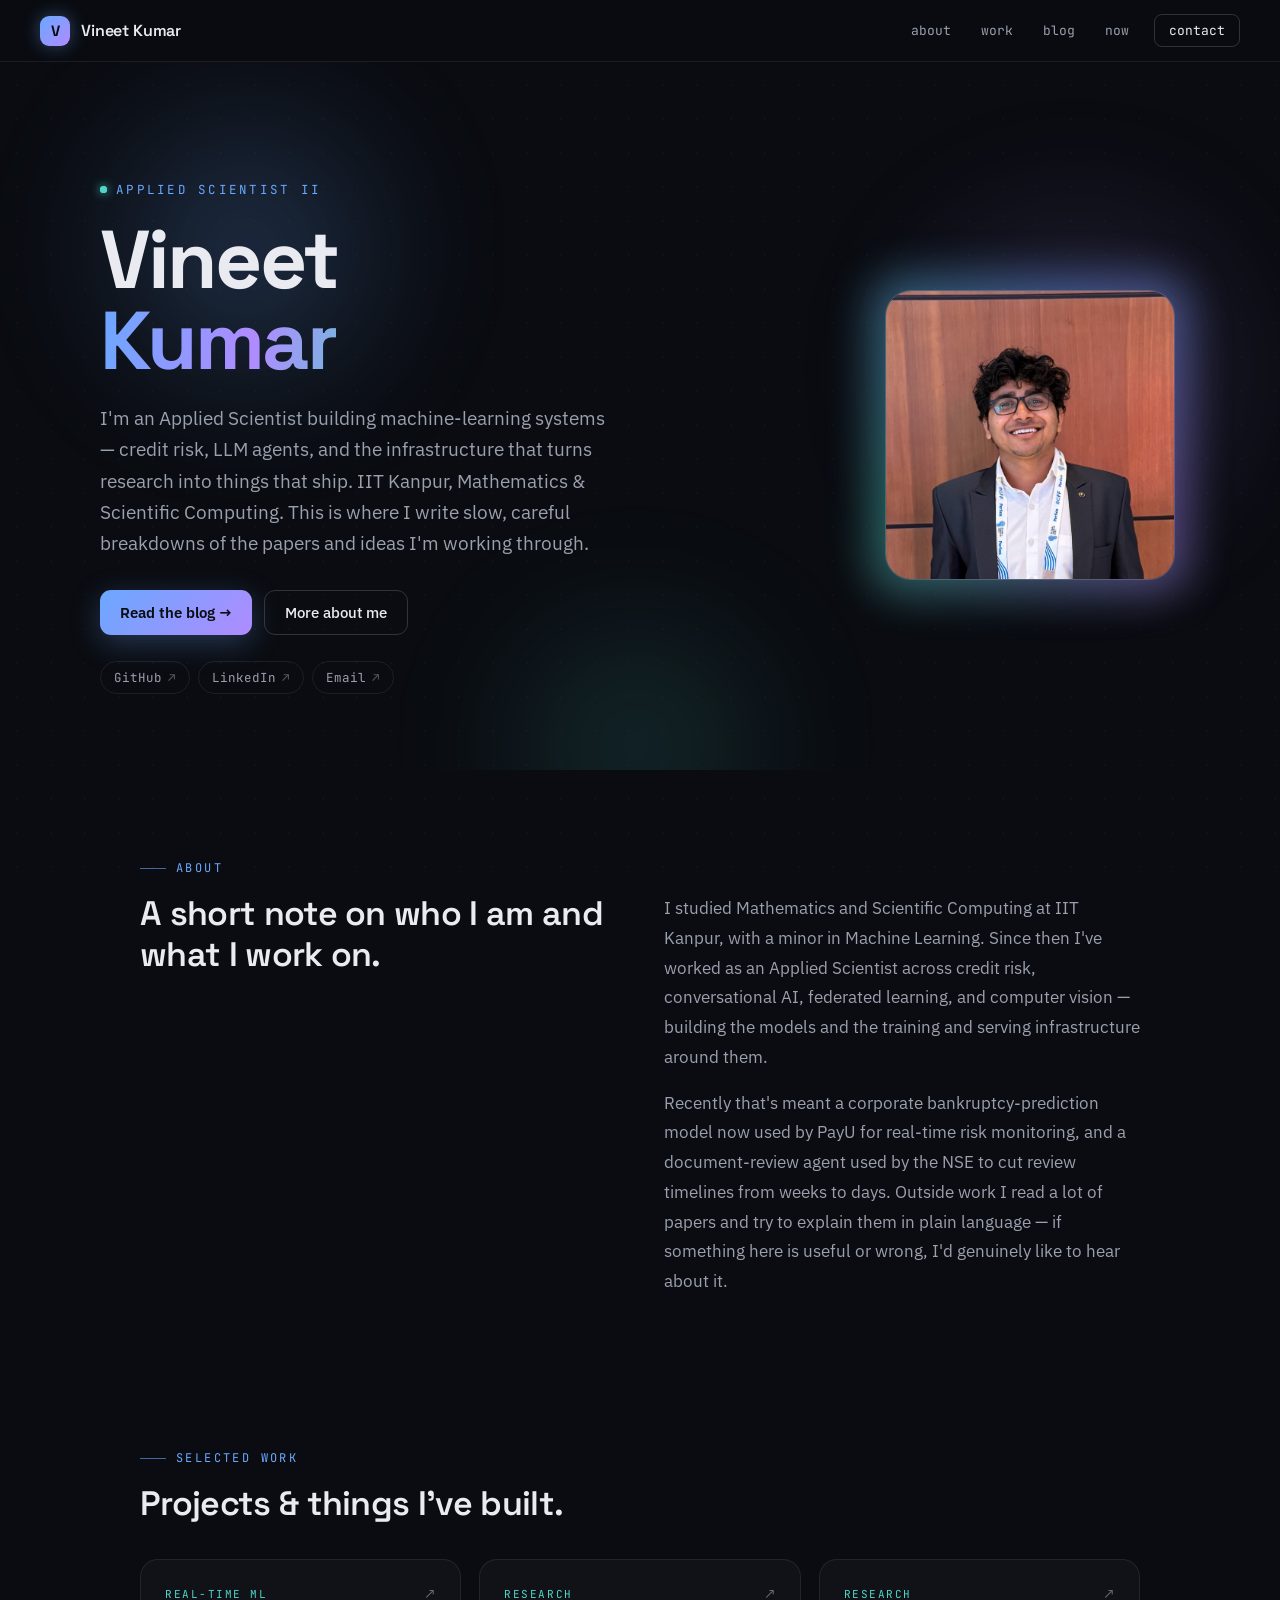
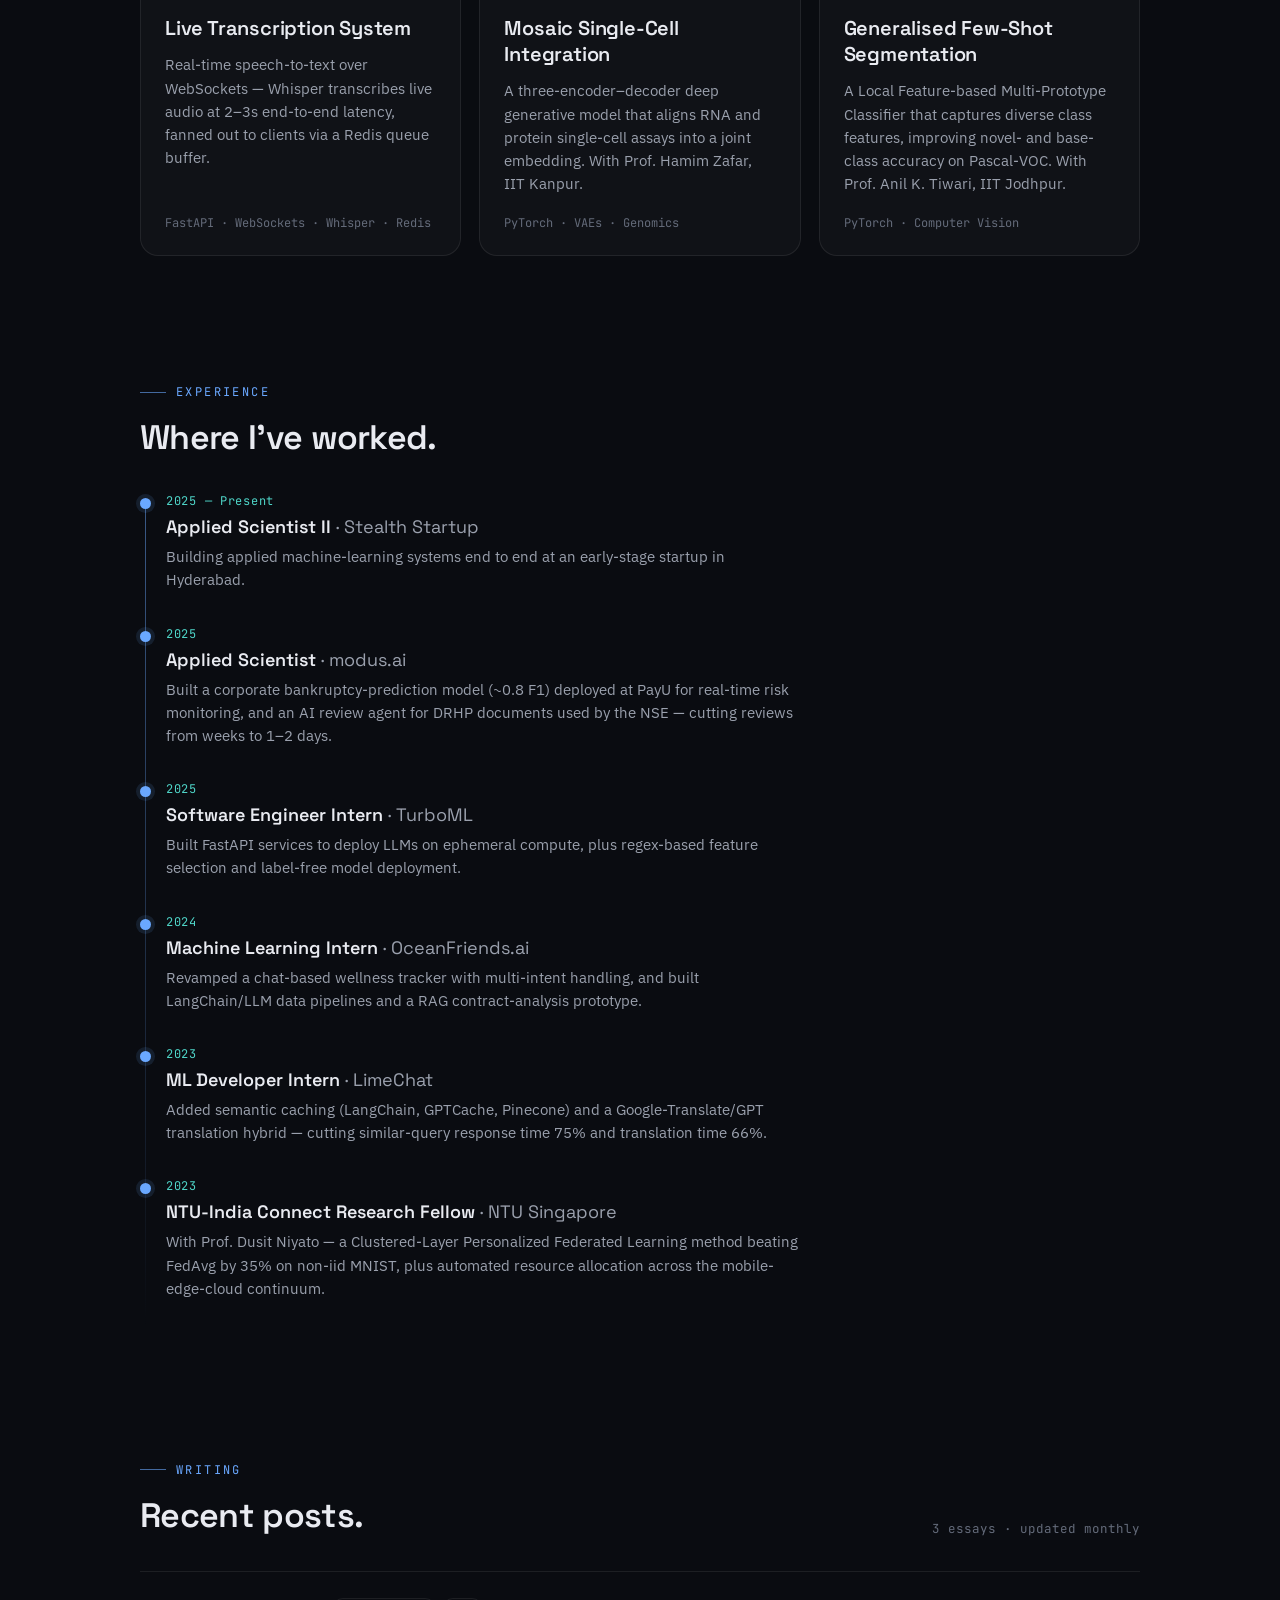
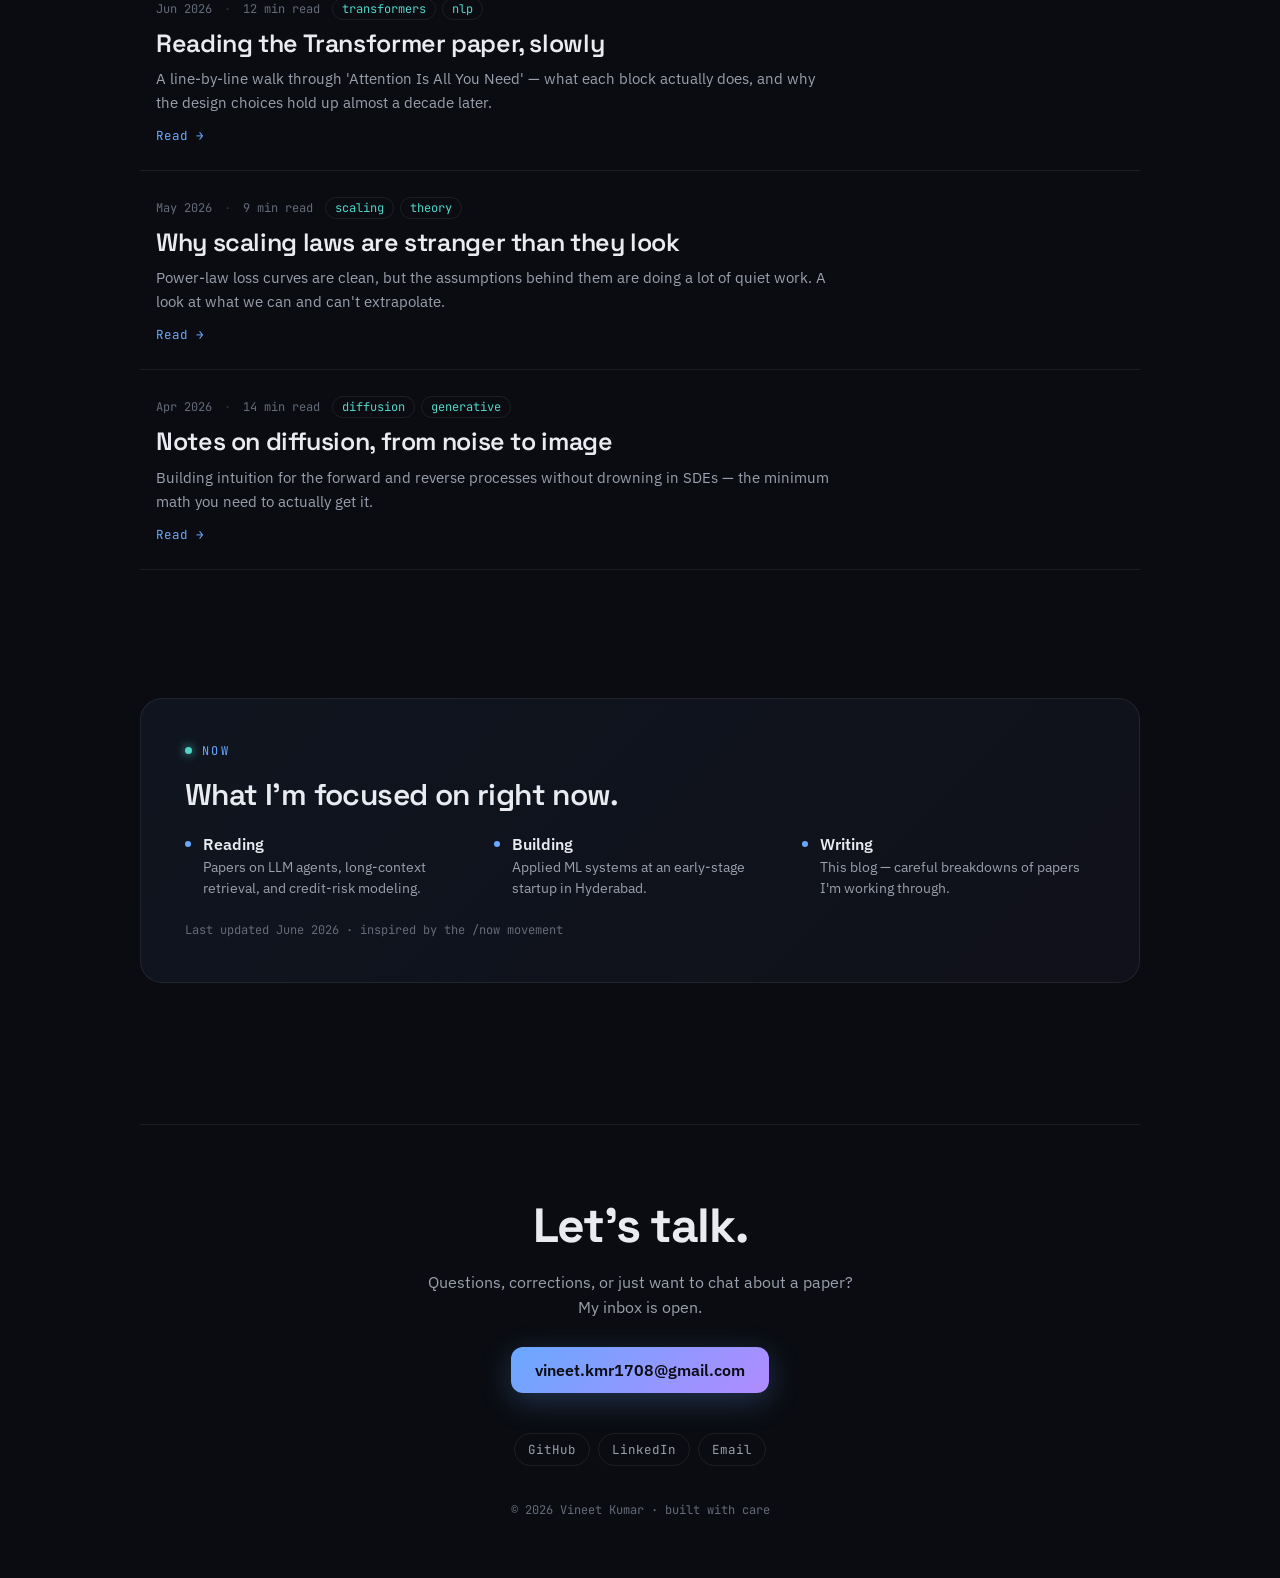
==== commit 5f9d4587: "Fill personal site with real content from resume Hero, about, projects, experience, now, and contact" ====
--- a/index.html
+++ b/index.html
@@ -4,7 +4,7 @@
 <meta charset="utf-8">
 <meta name="viewport" content="width=device-width, initial-scale=1">
 <title>Vineet Kumar</title>
-<meta name="description" content="Vineet Kumar — Applied Scientist. Slow, careful breakdowns of the ML papers and ideas worth understanding deeply.">
+<meta name="description" content="Vineet Kumar — Applied Scientist. Machine-learning systems, credit risk, LLM agents, and slow, careful breakdowns of the papers worth understanding.">
 <link rel="preconnect" href="https://fonts.googleapis.com">
 <link rel="preconnect" href="https://fonts.gstatic.com" crossorigin>
 <link href="https://fonts.googleapis.com/css2?family=Space+Grotesk:wght@400;500;600;700&family=IBM+Plex+Sans:wght@400;500;600&family=JetBrains+Mono:wght@400;500&display=swap" rel="stylesheet">
@@ -52,29 +52,24 @@
           <span style="background:linear-gradient(100deg,var(--accent),var(--accent2),var(--accent3),var(--accent));background-size:200% auto;-webkit-background-clip:text;background-clip:text;-webkit-text-fill-color:transparent;animation:shimmer 7s linear infinite;">Kumar</span>
         </h1>
         <p class="fade" style="opacity:0;animation:fadeUp .8s .2s ease-out forwards;margin:0 0 30px;max-width:520px;font-size:clamp(16px,2.4vw,19px);line-height:1.65;color:var(--muted);">
-          I build and study large-scale machine-learning systems. This is where I write — slow, careful breakdowns of the papers and ideas I think are worth understanding deeply. <span style="color:var(--faint);">[ replace with your own intro ]</span>
+          I'm an Applied Scientist building machine-learning systems — credit risk, LLM agents, and the infrastructure that turns research into things that ship. IIT Kanpur, Mathematics &amp; Scientific Computing. This is where I write slow, careful breakdowns of the papers and ideas I'm working through.
         </p>
         <div class="fade" style="opacity:0;animation:fadeUp .8s .28s ease-out forwards;display:flex;flex-wrap:wrap;gap:12px;margin-bottom:26px;">
           <a href="#blog" class="btn-primary" style="display:inline-flex;align-items:center;gap:8px;padding:12px 20px;border-radius:11px;font-weight:600;font-size:15px;color:#0a0c11;background:linear-gradient(135deg,var(--accent),var(--accent2));box-shadow:0 8px 30px rgba(106,168,255,0.28);transition:transform .2s,box-shadow .2s;">Read the blog →</a>
           <a href="#about" class="btn-ghost" style="display:inline-flex;align-items:center;padding:12px 20px;border-radius:11px;font-weight:500;font-size:15px;color:var(--text);border:1px solid var(--border2);transition:background .2s,border-color .2s;">More about me</a>
         </div>
         <div class="fade" style="opacity:0;animation:fadeUp .8s .36s ease-out forwards;display:flex;flex-wrap:wrap;gap:8px;font-family:var(--mono);font-size:12.5px;">
-          <a href="#" target="_blank" rel="noopener" class="social" style="display:inline-flex;align-items:center;gap:6px;padding:7px 13px;border-radius:999px;color:var(--muted);border:1px solid var(--border);transition:color .2s,border-color .2s,background .2s;">GitHub <span style="opacity:.5;">↗</span></a>
-          <a href="#" target="_blank" rel="noopener" class="social" style="display:inline-flex;align-items:center;gap:6px;padding:7px 13px;border-radius:999px;color:var(--muted);border:1px solid var(--border);transition:color .2s,border-color .2s,background .2s;">Scholar <span style="opacity:.5;">↗</span></a>
-          <a href="#" target="_blank" rel="noopener" class="social" style="display:inline-flex;align-items:center;gap:6px;padding:7px 13px;border-radius:999px;color:var(--muted);border:1px solid var(--border);transition:color .2s,border-color .2s,background .2s;">X / Twitter <span style="opacity:.5;">↗</span></a>
-          <a href="#" target="_blank" rel="noopener" class="social" style="display:inline-flex;align-items:center;gap:6px;padding:7px 13px;border-radius:999px;color:var(--muted);border:1px solid var(--border);transition:color .2s,border-color .2s,background .2s;">LinkedIn <span style="opacity:.5;">↗</span></a>
-          <a href="mailto:you@example.com" class="social" style="display:inline-flex;align-items:center;gap:6px;padding:7px 13px;border-radius:999px;color:var(--muted);border:1px solid var(--border);transition:color .2s,border-color .2s,background .2s;">Email <span style="opacity:.5;">↗</span></a>
+          <a href="https://github.com/Vineet-the-git" target="_blank" rel="noopener" class="social" style="display:inline-flex;align-items:center;gap:6px;padding:7px 13px;border-radius:999px;color:var(--muted);border:1px solid var(--border);transition:color .2s,border-color .2s,background .2s;">GitHub <span style="opacity:.5;">↗</span></a>
+          <a href="https://www.linkedin.com/in/vineetk20/" target="_blank" rel="noopener" class="social" style="display:inline-flex;align-items:center;gap:6px;padding:7px 13px;border-radius:999px;color:var(--muted);border:1px solid var(--border);transition:color .2s,border-color .2s,background .2s;">LinkedIn <span style="opacity:.5;">↗</span></a>
+          <a href="mailto:vineet.kmr1708@gmail.com" class="social" style="display:inline-flex;align-items:center;gap:6px;padding:7px 13px;border-radius:999px;color:var(--muted);border:1px solid var(--border);transition:color .2s,border-color .2s,background .2s;">Email <span style="opacity:.5;">↗</span></a>
         </div>
       </div>
 
       <div class="fade" style="flex:0 1 300px;min-width:240px;display:flex;justify-content:center;opacity:0;animation:fadeUp .9s .24s ease-out forwards;">
         <div style="position:relative;width:clamp(220px,60vw,290px);aspect-ratio:1/1;">
           <div aria-hidden="true" style="position:absolute;inset:-14px;border-radius:32px;background:conic-gradient(from 0deg,var(--accent),var(--accent2),var(--accent3),var(--accent));filter:blur(22px);opacity:0.45;animation:spinSlow 14s linear infinite;"></div>
-          <div style="position:absolute;inset:0;border-radius:26px;overflow:hidden;border:1px solid var(--border2);background:linear-gradient(135deg,#11151f,#0c0f17);background-image:repeating-linear-gradient(135deg,rgba(255,255,255,0.04) 0 2px,transparent 2px 12px);display:grid;place-items:center;animation:floaty 7s ease-in-out infinite;">
-            <div style="text-align:center;font-family:var(--mono);font-size:12px;color:var(--faint);letter-spacing:0.1em;line-height:1.8;">
-              <div style="font-size:30px;margin-bottom:6px;opacity:.5;">⌗</div>
-              [ your photo ]<br><span style="opacity:.6;">~ 600×600</span>
-            </div>
+          <div style="position:absolute;inset:0;border-radius:26px;overflow:hidden;border:1px solid var(--border2);animation:floaty 7s ease-in-out infinite;">
+            <img src="profile.jpg" alt="Vineet Kumar" style="width:100%;height:100%;object-fit:cover;display:block;">
           </div>
         </div>
       </div>
@@ -88,8 +83,8 @@
       <div style="display:grid;grid-template-columns:repeat(auto-fit,minmax(280px,1fr));gap:clamp(24px,4vw,48px);align-items:start;">
         <h2 style="margin:0;font-family:var(--display);font-weight:600;font-size:clamp(24px,3.6vw,34px);line-height:1.2;letter-spacing:-0.02em;">A short note on who I am and what I work on.</h2>
         <div style="font-size:clamp(15px,2vw,17px);line-height:1.75;color:var(--muted);">
-          <p style="margin:0 0 16px;">I'm an Applied Scientist working at the intersection of deep learning research and production systems. My day-to-day spans model architecture, training infrastructure, and turning promising papers into things that actually ship. <span style="color:var(--faint);">[ placeholder — write your real bio here ]</span></p>
-          <p style="margin:0;">Outside of work I read a lot of papers and try to explain them in plain language. If something here is useful or wrong, I'd genuinely like to hear about it.</p>
+          <p style="margin:0 0 16px;">I studied Mathematics and Scientific Computing at IIT Kanpur, with a minor in Machine Learning. Since then I've worked as an Applied Scientist across credit risk, conversational AI, federated learning, and computer vision — building the models and the training and serving infrastructure around them.</p>
+          <p style="margin:0;">Recently that's meant a corporate bankruptcy-prediction model now used by PayU for real-time risk monitoring, and a document-review agent used by the NSE to cut review timelines from weeks to days. Outside work I read a lot of papers and try to explain them in plain language — if something here is useful or wrong, I'd genuinely like to hear about it.</p>
         </div>
       </div>
     </div>
@@ -102,23 +97,23 @@
       <h2 style="margin:0;font-family:var(--display);font-weight:600;font-size:clamp(24px,3.6vw,34px);letter-spacing:-0.02em;">Projects &amp; things I've built.</h2>
     </div>
     <div style="display:grid;grid-template-columns:repeat(auto-fit,minmax(280px,1fr));gap:18px;">
+      <a href="https://github.com/Vineet-the-git/liveCaption" target="_blank" rel="noopener" data-reveal class="proj-card" style="opacity:0;transform:translateY(24px);transition:opacity .7s cubic-bezier(.2,.7,.2,1),transform .7s cubic-bezier(.2,.7,.2,1),border-color .25s,background .25s;display:flex;flex-direction:column;gap:12px;background:var(--surface);border:1px solid var(--border);border-radius:18px;padding:24px;">
+        <div style="display:flex;align-items:center;justify-content:space-between;"><span style="font-family:var(--mono);font-size:11px;letter-spacing:0.14em;text-transform:uppercase;color:var(--accent3);">Real-time ML</span><span style="color:var(--faint);font-size:15px;">↗</span></div>
+        <h3 style="margin:0;font-family:var(--display);font-weight:600;font-size:20px;letter-spacing:-0.01em;">Live Transcription System</h3>
+        <p style="margin:0;font-size:14.5px;line-height:1.6;color:var(--muted);">Real-time speech-to-text over WebSockets — Whisper transcribes live audio at 2–3s end-to-end latency, fanned out to clients via a Redis queue buffer.</p>
+        <div style="margin-top:auto;padding-top:8px;font-family:var(--mono);font-size:12px;color:var(--faint);">FastAPI · WebSockets · Whisper · Redis</div>
+      </a>
       <a href="#" data-reveal class="proj-card" style="opacity:0;transform:translateY(24px);transition:opacity .7s cubic-bezier(.2,.7,.2,1),transform .7s cubic-bezier(.2,.7,.2,1),border-color .25s,background .25s;display:flex;flex-direction:column;gap:12px;background:var(--surface);border:1px solid var(--border);border-radius:18px;padding:24px;">
         <div style="display:flex;align-items:center;justify-content:space-between;"><span style="font-family:var(--mono);font-size:11px;letter-spacing:0.14em;text-transform:uppercase;color:var(--accent3);">Research</span><span style="color:var(--faint);font-size:15px;">↗</span></div>
-        <h3 style="margin:0;font-family:var(--display);font-weight:600;font-size:20px;letter-spacing:-0.01em;">Project One</h3>
-        <p style="margin:0;font-size:14.5px;line-height:1.6;color:var(--muted);">Short description of a project, paper, or system you built. One or two lines on impact.</p>
-        <div style="margin-top:auto;padding-top:8px;font-family:var(--mono);font-size:12px;color:var(--faint);">PyTorch · CUDA · Triton</div>
+        <h3 style="margin:0;font-family:var(--display);font-weight:600;font-size:20px;letter-spacing:-0.01em;">Mosaic Single-Cell Integration</h3>
+        <p style="margin:0;font-size:14.5px;line-height:1.6;color:var(--muted);">A three-encoder–decoder deep generative model that aligns RNA and protein single-cell assays into a joint embedding. With Prof. Hamim Zafar, IIT Kanpur.</p>
+        <div style="margin-top:auto;padding-top:8px;font-family:var(--mono);font-size:12px;color:var(--faint);">PyTorch · VAEs · Genomics</div>
       </a>
       <a href="#" data-reveal class="proj-card" style="opacity:0;transform:translateY(24px);transition:opacity .7s cubic-bezier(.2,.7,.2,1),transform .7s cubic-bezier(.2,.7,.2,1),border-color .25s,background .25s;display:flex;flex-direction:column;gap:12px;background:var(--surface);border:1px solid var(--border);border-radius:18px;padding:24px;">
-        <div style="display:flex;align-items:center;justify-content:space-between;"><span style="font-family:var(--mono);font-size:11px;letter-spacing:0.14em;text-transform:uppercase;color:var(--accent3);">Open source</span><span style="color:var(--faint);font-size:15px;">↗</span></div>
-        <h3 style="margin:0;font-family:var(--display);font-weight:600;font-size:20px;letter-spacing:-0.01em;">Project Two</h3>
-        <p style="margin:0;font-size:14.5px;line-height:1.6;color:var(--muted);">A tool or library you maintain. Mention stars, adoption, or what problem it solves.</p>
-        <div style="margin-top:auto;padding-top:8px;font-family:var(--mono);font-size:12px;color:var(--faint);">Python · JAX</div>
-      </a>
-      <a href="#" data-reveal class="proj-card" style="opacity:0;transform:translateY(24px);transition:opacity .7s cubic-bezier(.2,.7,.2,1),transform .7s cubic-bezier(.2,.7,.2,1),border-color .25s,background .25s;display:flex;flex-direction:column;gap:12px;background:var(--surface);border:1px solid var(--border);border-radius:18px;padding:24px;">
-        <div style="display:flex;align-items:center;justify-content:space-between;"><span style="font-family:var(--mono);font-size:11px;letter-spacing:0.14em;text-transform:uppercase;color:var(--accent3);">Side project</span><span style="color:var(--faint);font-size:15px;">↗</span></div>
-        <h3 style="margin:0;font-family:var(--display);font-weight:600;font-size:20px;letter-spacing:-0.01em;">Project Three</h3>
-        <p style="margin:0;font-size:14.5px;line-height:1.6;color:var(--muted);">Something fun or experimental. The kind of thing that shows how you think.</p>
-        <div style="margin-top:auto;padding-top:8px;font-family:var(--mono);font-size:12px;color:var(--faint);">TypeScript · WebGPU</div>
+        <div style="display:flex;align-items:center;justify-content:space-between;"><span style="font-family:var(--mono);font-size:11px;letter-spacing:0.14em;text-transform:uppercase;color:var(--accent3);">Research</span><span style="color:var(--faint);font-size:15px;">↗</span></div>
+        <h3 style="margin:0;font-family:var(--display);font-weight:600;font-size:20px;letter-spacing:-0.01em;">Generalised Few-Shot Segmentation</h3>
+        <p style="margin:0;font-size:14.5px;line-height:1.6;color:var(--muted);">A Local Feature-based Multi-Prototype Classifier that captures diverse class features, improving novel- and base-class accuracy on Pascal-VOC. With Prof. Anil K. Tiwari, IIT Jodhpur.</p>
+        <div style="margin-top:auto;padding-top:8px;font-family:var(--mono);font-size:12px;color:var(--faint);">PyTorch · Computer Vision</div>
       </a>
     </div>
   </section>
@@ -133,21 +128,39 @@
       <div aria-hidden="true" style="position:absolute;left:5px;top:6px;bottom:6px;width:1px;background:linear-gradient(var(--accent),transparent);opacity:.5;"></div>
       <div data-reveal style="opacity:0;transform:translateY(24px);transition:opacity .7s cubic-bezier(.2,.7,.2,1),transform .7s cubic-bezier(.2,.7,.2,1);position:relative;padding:0 0 34px;">
         <span aria-hidden="true" style="position:absolute;left:-26px;top:5px;width:11px;height:11px;border-radius:50%;background:var(--accent);box-shadow:0 0 0 4px rgba(106,168,255,0.12);"></span>
-        <div style="font-family:var(--mono);font-size:12px;color:var(--accent3);letter-spacing:0.06em;margin-bottom:6px;">2024 — Present</div>
-        <div style="font-family:var(--display);font-weight:600;font-size:18px;">Applied Scientist II <span style="color:var(--muted);font-weight:400;">· Company</span></div>
-        <p style="margin:7px 0 0;font-size:14.5px;line-height:1.6;color:var(--muted);max-width:640px;">What you own here: the problems, the scale, a concrete result. Placeholder — replace with your real experience.</p>
-      </div>
-      <div data-reveal style="opacity:0;transform:translateY(24px);transition:opacity .7s cubic-bezier(.2,.7,.2,1),transform .7s cubic-bezier(.2,.7,.2,1);position:relative;padding:0 0 34px;">
-        <span aria-hidden="true" style="position:absolute;left:-26px;top:5px;width:11px;height:11px;border-radius:50%;background:var(--accent);box-shadow:0 0 0 4px rgba(106,168,255,0.12);"></span>
-        <div style="font-family:var(--mono);font-size:12px;color:var(--accent3);letter-spacing:0.06em;margin-bottom:6px;">2021 — 2024</div>
-        <div style="font-family:var(--display);font-weight:600;font-size:18px;">Applied Scientist <span style="color:var(--muted);font-weight:400;">· Previous Company</span></div>
-        <p style="margin:7px 0 0;font-size:14.5px;line-height:1.6;color:var(--muted);max-width:640px;">A line on what you shipped and the systems you worked on.</p>
-      </div>
-      <div data-reveal style="opacity:0;transform:translateY(24px);transition:opacity .7s cubic-bezier(.2,.7,.2,1),transform .7s cubic-bezier(.2,.7,.2,1);position:relative;padding:0 0 34px;">
-        <span aria-hidden="true" style="position:absolute;left:-26px;top:5px;width:11px;height:11px;border-radius:50%;background:var(--accent);box-shadow:0 0 0 4px rgba(106,168,255,0.12);"></span>
-        <div style="font-family:var(--mono);font-size:12px;color:var(--accent3);letter-spacing:0.06em;margin-bottom:6px;">2019 — 2021</div>
-        <div style="font-family:var(--display);font-weight:600;font-size:18px;">ML Engineer <span style="color:var(--muted);font-weight:400;">· Earlier Company</span></div>
-        <p style="margin:7px 0 0;font-size:14.5px;line-height:1.6;color:var(--muted);max-width:640px;">Where you started and what you learned.</p>
+        <div style="font-family:var(--mono);font-size:12px;color:var(--accent3);letter-spacing:0.06em;margin-bottom:6px;">2025 — Present</div>
+        <div style="font-family:var(--display);font-weight:600;font-size:18px;">Applied Scientist II <span style="color:var(--muted);font-weight:400;">· Stealth Startup</span></div>
+        <p style="margin:7px 0 0;font-size:14.5px;line-height:1.6;color:var(--muted);max-width:640px;">Building applied machine-learning systems end to end at an early-stage startup in Hyderabad.</p>
+      </div>
+      <div data-reveal style="opacity:0;transform:translateY(24px);transition:opacity .7s cubic-bezier(.2,.7,.2,1),transform .7s cubic-bezier(.2,.7,.2,1);position:relative;padding:0 0 34px;">
+        <span aria-hidden="true" style="position:absolute;left:-26px;top:5px;width:11px;height:11px;border-radius:50%;background:var(--accent);box-shadow:0 0 0 4px rgba(106,168,255,0.12);"></span>
+        <div style="font-family:var(--mono);font-size:12px;color:var(--accent3);letter-spacing:0.06em;margin-bottom:6px;">2025</div>
+        <div style="font-family:var(--display);font-weight:600;font-size:18px;">Applied Scientist <span style="color:var(--muted);font-weight:400;">· modus.ai</span></div>
+        <p style="margin:7px 0 0;font-size:14.5px;line-height:1.6;color:var(--muted);max-width:640px;">Built a corporate bankruptcy-prediction model (~0.8 F1) deployed at PayU for real-time risk monitoring, and an AI review agent for DRHP documents used by the NSE — cutting reviews from weeks to 1–2 days.</p>
+      </div>
+      <div data-reveal style="opacity:0;transform:translateY(24px);transition:opacity .7s cubic-bezier(.2,.7,.2,1),transform .7s cubic-bezier(.2,.7,.2,1);position:relative;padding:0 0 34px;">
+        <span aria-hidden="true" style="position:absolute;left:-26px;top:5px;width:11px;height:11px;border-radius:50%;background:var(--accent);box-shadow:0 0 0 4px rgba(106,168,255,0.12);"></span>
+        <div style="font-family:var(--mono);font-size:12px;color:var(--accent3);letter-spacing:0.06em;margin-bottom:6px;">2025</div>
+        <div style="font-family:var(--display);font-weight:600;font-size:18px;">Software Engineer Intern <span style="color:var(--muted);font-weight:400;">· TurboML</span></div>
+        <p style="margin:7px 0 0;font-size:14.5px;line-height:1.6;color:var(--muted);max-width:640px;">Built FastAPI services to deploy LLMs on ephemeral compute, plus regex-based feature selection and label-free model deployment.</p>
+      </div>
+      <div data-reveal style="opacity:0;transform:translateY(24px);transition:opacity .7s cubic-bezier(.2,.7,.2,1),transform .7s cubic-bezier(.2,.7,.2,1);position:relative;padding:0 0 34px;">
+        <span aria-hidden="true" style="position:absolute;left:-26px;top:5px;width:11px;height:11px;border-radius:50%;background:var(--accent);box-shadow:0 0 0 4px rgba(106,168,255,0.12);"></span>
+        <div style="font-family:var(--mono);font-size:12px;color:var(--accent3);letter-spacing:0.06em;margin-bottom:6px;">2024</div>
+        <div style="font-family:var(--display);font-weight:600;font-size:18px;">Machine Learning Intern <span style="color:var(--muted);font-weight:400;">· OceanFriends.ai</span></div>
+        <p style="margin:7px 0 0;font-size:14.5px;line-height:1.6;color:var(--muted);max-width:640px;">Revamped a chat-based wellness tracker with multi-intent handling, and built LangChain/LLM data pipelines and a RAG contract-analysis prototype.</p>
+      </div>
+      <div data-reveal style="opacity:0;transform:translateY(24px);transition:opacity .7s cubic-bezier(.2,.7,.2,1),transform .7s cubic-bezier(.2,.7,.2,1);position:relative;padding:0 0 34px;">
+        <span aria-hidden="true" style="position:absolute;left:-26px;top:5px;width:11px;height:11px;border-radius:50%;background:var(--accent);box-shadow:0 0 0 4px rgba(106,168,255,0.12);"></span>
+        <div style="font-family:var(--mono);font-size:12px;color:var(--accent3);letter-spacing:0.06em;margin-bottom:6px;">2023</div>
+        <div style="font-family:var(--display);font-weight:600;font-size:18px;">ML Developer Intern <span style="color:var(--muted);font-weight:400;">· LimeChat</span></div>
+        <p style="margin:7px 0 0;font-size:14.5px;line-height:1.6;color:var(--muted);max-width:640px;">Added semantic caching (LangChain, GPTCache, Pinecone) and a Google-Translate/GPT translation hybrid — cutting similar-query response time 75% and translation time 66%.</p>
+      </div>
+      <div data-reveal style="opacity:0;transform:translateY(24px);transition:opacity .7s cubic-bezier(.2,.7,.2,1),transform .7s cubic-bezier(.2,.7,.2,1);position:relative;padding:0 0 34px;">
+        <span aria-hidden="true" style="position:absolute;left:-26px;top:5px;width:11px;height:11px;border-radius:50%;background:var(--accent);box-shadow:0 0 0 4px rgba(106,168,255,0.12);"></span>
+        <div style="font-family:var(--mono);font-size:12px;color:var(--accent3);letter-spacing:0.06em;margin-bottom:6px;">2023</div>
+        <div style="font-family:var(--display);font-weight:600;font-size:18px;">NTU-India Connect Research Fellow <span style="color:var(--muted);font-weight:400;">· NTU Singapore</span></div>
+        <p style="margin:7px 0 0;font-size:14.5px;line-height:1.6;color:var(--muted);max-width:640px;">With Prof. Dusit Niyato — a Clustered-Layer Personalized Federated Learning method beating FedAvg by 35% on non-iid MNIST, plus automated resource allocation across the mobile-edge-cloud continuum.</p>
       </div>
     </div>
   </section>
@@ -209,15 +222,15 @@
       <div style="display:grid;grid-template-columns:repeat(auto-fit,minmax(240px,1fr));gap:16px;">
         <div style="display:flex;gap:12px;align-items:flex-start;">
           <span style="margin-top:7px;flex:none;width:6px;height:6px;border-radius:50%;background:var(--accent);"></span>
-          <div><div style="font-weight:600;font-size:15.5px;margin-bottom:3px;">Reading</div><div style="font-size:14px;line-height:1.55;color:var(--muted);">Working through recent papers on long-context attention and retrieval.</div></div>
+          <div><div style="font-weight:600;font-size:15.5px;margin-bottom:3px;">Reading</div><div style="font-size:14px;line-height:1.55;color:var(--muted);">Papers on LLM agents, long-context retrieval, and credit-risk modeling.</div></div>
         </div>
         <div style="display:flex;gap:12px;align-items:flex-start;">
           <span style="margin-top:7px;flex:none;width:6px;height:6px;border-radius:50%;background:var(--accent);"></span>
-          <div><div style="font-weight:600;font-size:15.5px;margin-bottom:3px;">Building</div><div style="font-size:14px;line-height:1.55;color:var(--muted);">An internal eval harness for measuring reasoning on agentic tasks.</div></div>
+          <div><div style="font-weight:600;font-size:15.5px;margin-bottom:3px;">Building</div><div style="font-size:14px;line-height:1.55;color:var(--muted);">Applied ML systems at an early-stage startup in Hyderabad.</div></div>
         </div>
         <div style="display:flex;gap:12px;align-items:flex-start;">
           <span style="margin-top:7px;flex:none;width:6px;height:6px;border-radius:50%;background:var(--accent);"></span>
-          <div><div style="font-weight:600;font-size:15.5px;margin-bottom:3px;">Writing</div><div style="font-size:14px;line-height:1.55;color:var(--muted);">This blog — one careful paper breakdown every month.</div></div>
+          <div><div style="font-weight:600;font-size:15.5px;margin-bottom:3px;">Writing</div><div style="font-size:14px;line-height:1.55;color:var(--muted);">This blog — careful breakdowns of papers I'm working through.</div></div>
         </div>
       </div>
       <div style="margin-top:22px;font-family:var(--mono);font-size:12px;color:var(--faint);">Last updated June 2026 · inspired by the /now movement</div>
@@ -229,13 +242,11 @@
     <div data-reveal style="opacity:0;transform:translateY(24px);transition:opacity .7s cubic-bezier(.2,.7,.2,1),transform .7s cubic-bezier(.2,.7,.2,1);text-align:center;border-top:1px solid var(--border);padding-top:clamp(40px,6vw,70px);">
       <h2 style="margin:0 0 14px;font-family:var(--display);font-weight:700;font-size:clamp(28px,5vw,48px);letter-spacing:-0.03em;">Let's talk.</h2>
       <p style="margin:0 auto 26px;max-width:440px;color:var(--muted);font-size:16px;line-height:1.6;">Questions, corrections, or just want to chat about a paper? My inbox is open.</p>
-      <a href="mailto:you@example.com" class="btn-primary" style="display:inline-flex;align-items:center;gap:9px;padding:13px 24px;border-radius:12px;font-weight:600;color:#0a0c11;background:linear-gradient(135deg,var(--accent),var(--accent2));box-shadow:0 8px 30px rgba(106,168,255,0.26);transition:transform .2s,box-shadow .2s;">you@example.com</a>
+      <a href="mailto:vineet.kmr1708@gmail.com" class="btn-primary" style="display:inline-flex;align-items:center;gap:9px;padding:13px 24px;border-radius:12px;font-weight:600;color:#0a0c11;background:linear-gradient(135deg,var(--accent),var(--accent2));box-shadow:0 8px 30px rgba(106,168,255,0.26);transition:transform .2s,box-shadow .2s;">vineet.kmr1708@gmail.com</a>
       <div style="margin-top:40px;display:flex;flex-wrap:wrap;justify-content:center;gap:8px;font-family:var(--mono);font-size:12.5px;">
-        <a href="#" target="_blank" rel="noopener" class="social-foot" style="padding:7px 13px;border-radius:999px;color:var(--muted);border:1px solid var(--border);transition:color .2s,border-color .2s;">GitHub</a>
-        <a href="#" target="_blank" rel="noopener" class="social-foot" style="padding:7px 13px;border-radius:999px;color:var(--muted);border:1px solid var(--border);transition:color .2s,border-color .2s;">Scholar</a>
-        <a href="#" target="_blank" rel="noopener" class="social-foot" style="padding:7px 13px;border-radius:999px;color:var(--muted);border:1px solid var(--border);transition:color .2s,border-color .2s;">X / Twitter</a>
-        <a href="#" target="_blank" rel="noopener" class="social-foot" style="padding:7px 13px;border-radius:999px;color:var(--muted);border:1px solid var(--border);transition:color .2s,border-color .2s;">LinkedIn</a>
-        <a href="mailto:you@example.com" target="_blank" rel="noopener" class="social-foot" style="padding:7px 13px;border-radius:999px;color:var(--muted);border:1px solid var(--border);transition:color .2s,border-color .2s;">Email</a>
+        <a href="https://github.com/Vineet-the-git" target="_blank" rel="noopener" class="social-foot" style="padding:7px 13px;border-radius:999px;color:var(--muted);border:1px solid var(--border);transition:color .2s,border-color .2s;">GitHub</a>
+        <a href="https://www.linkedin.com/in/vineetk20/" target="_blank" rel="noopener" class="social-foot" style="padding:7px 13px;border-radius:999px;color:var(--muted);border:1px solid var(--border);transition:color .2s,border-color .2s;">LinkedIn</a>
+        <a href="mailto:vineet.kmr1708@gmail.com" class="social-foot" style="padding:7px 13px;border-radius:999px;color:var(--muted);border:1px solid var(--border);transition:color .2s,border-color .2s;">Email</a>
       </div>
       <div style="margin-top:36px;font-family:var(--mono);font-size:12px;color:var(--faint);">© <span id="year">2026</span> Vineet Kumar · built with care</div>
     </div>
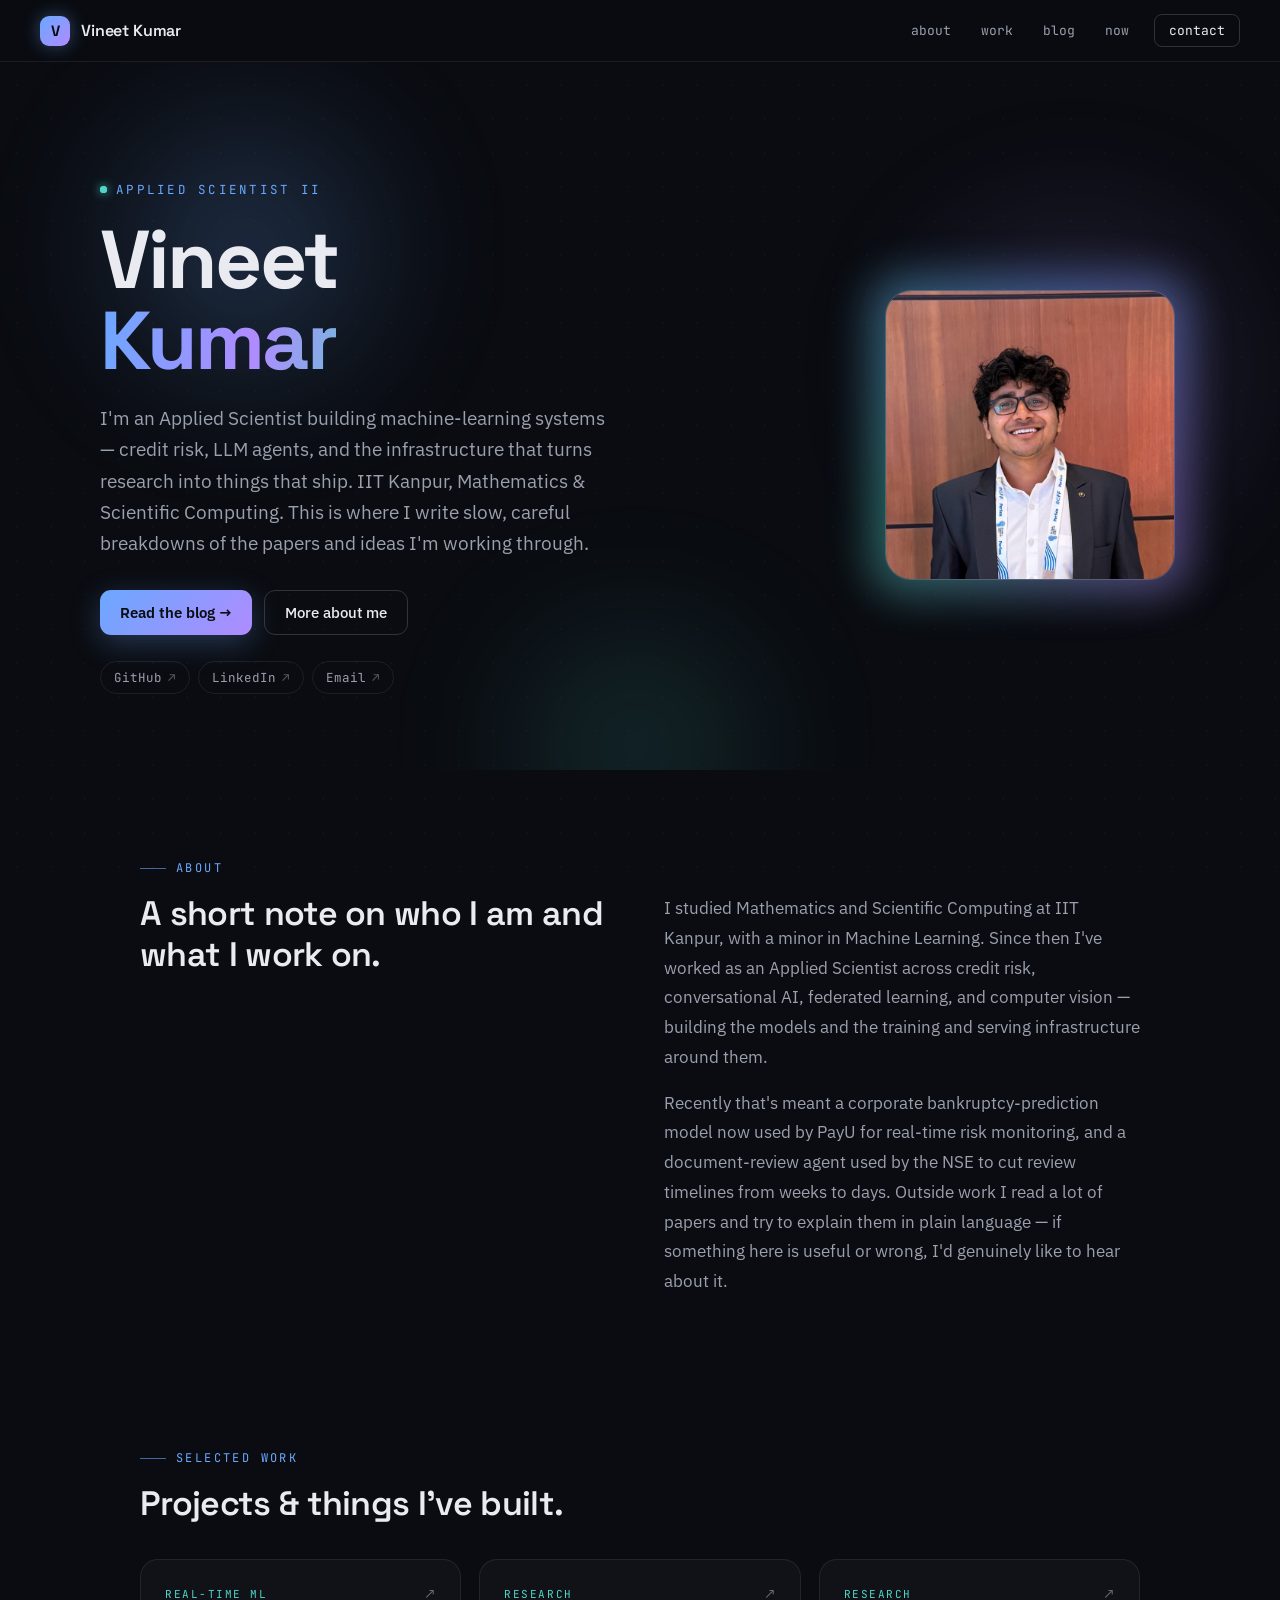
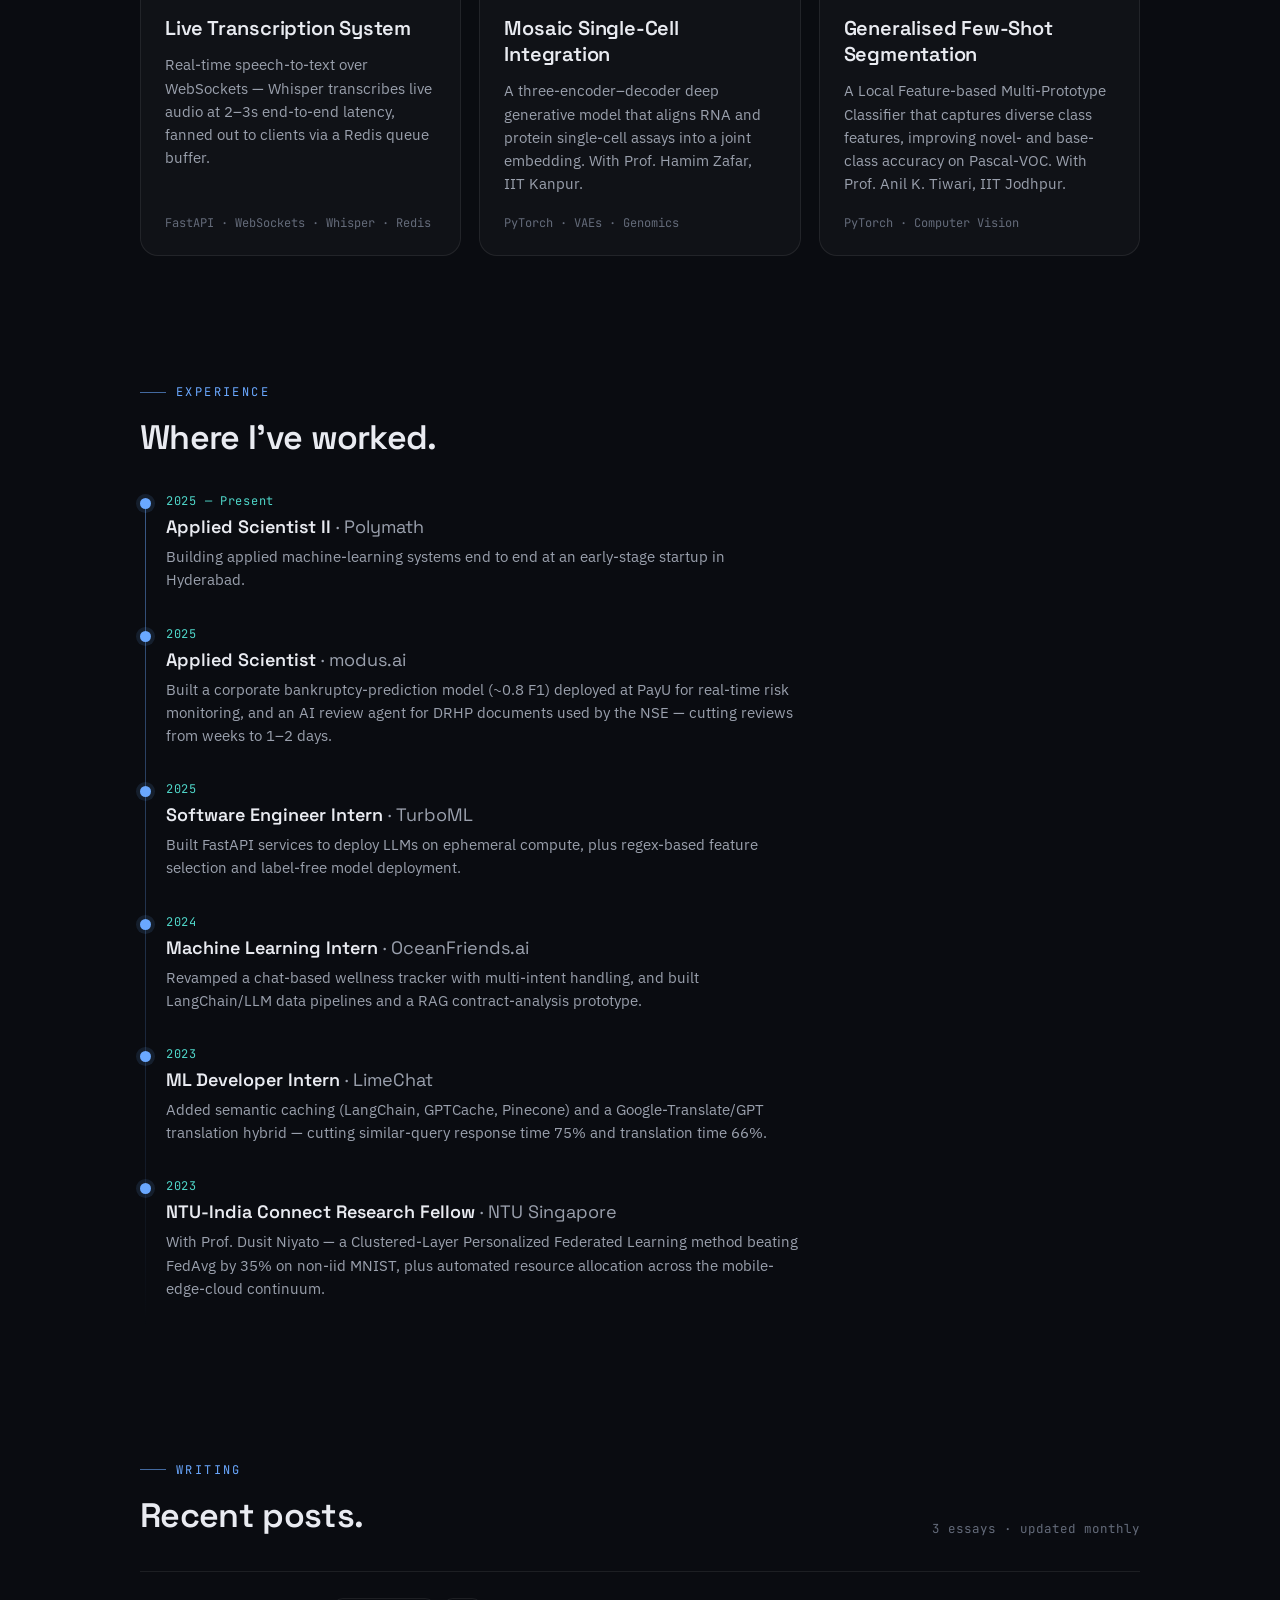
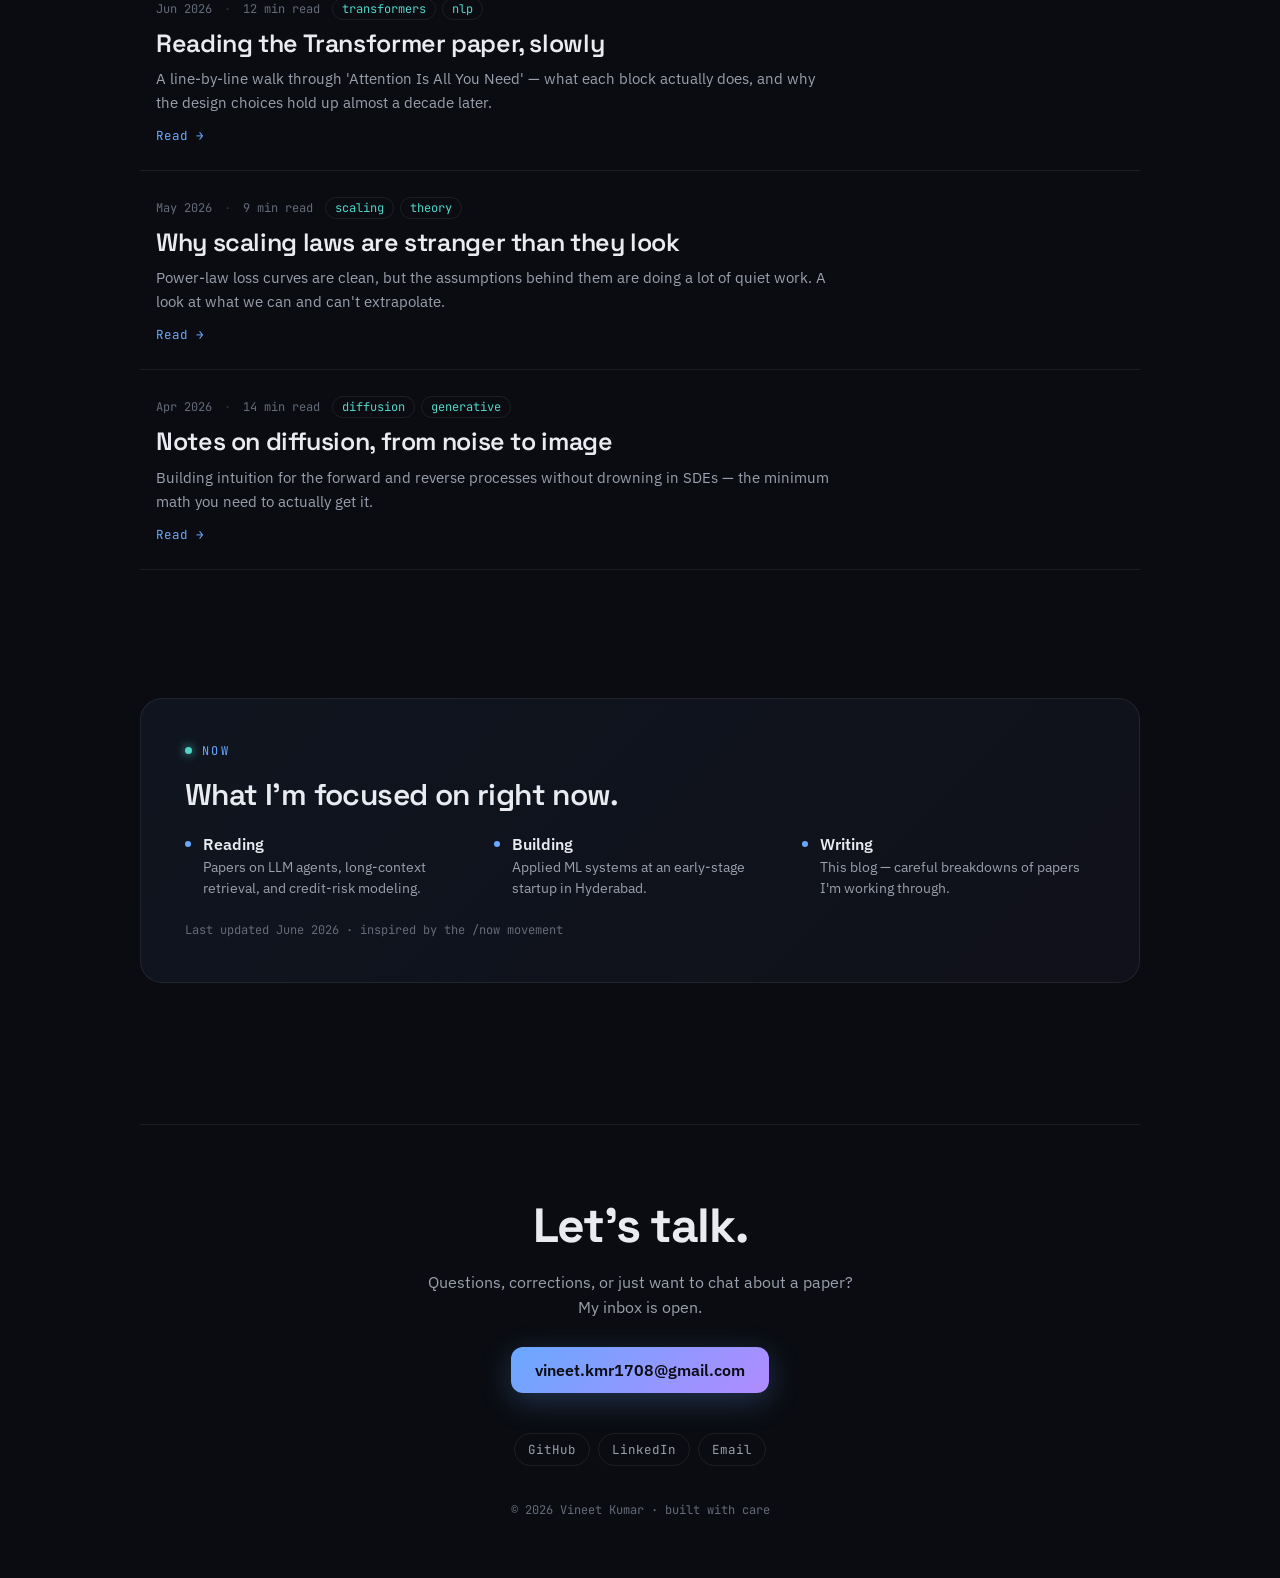
==== commit cc66793c: "Update current company to Polymath and GitHub handle to natsu-git-hub Profile links now point to the" ====
--- a/index.html
+++ b/index.html
@@ -59,7 +59,7 @@
           <a href="#about" class="btn-ghost" style="display:inline-flex;align-items:center;padding:12px 20px;border-radius:11px;font-weight:500;font-size:15px;color:var(--text);border:1px solid var(--border2);transition:background .2s,border-color .2s;">More about me</a>
         </div>
         <div class="fade" style="opacity:0;animation:fadeUp .8s .36s ease-out forwards;display:flex;flex-wrap:wrap;gap:8px;font-family:var(--mono);font-size:12.5px;">
-          <a href="https://github.com/Vineet-the-git" target="_blank" rel="noopener" class="social" style="display:inline-flex;align-items:center;gap:6px;padding:7px 13px;border-radius:999px;color:var(--muted);border:1px solid var(--border);transition:color .2s,border-color .2s,background .2s;">GitHub <span style="opacity:.5;">↗</span></a>
+          <a href="https://github.com/natsu-git-hub" target="_blank" rel="noopener" class="social" style="display:inline-flex;align-items:center;gap:6px;padding:7px 13px;border-radius:999px;color:var(--muted);border:1px solid var(--border);transition:color .2s,border-color .2s,background .2s;">GitHub <span style="opacity:.5;">↗</span></a>
           <a href="https://www.linkedin.com/in/vineetk20/" target="_blank" rel="noopener" class="social" style="display:inline-flex;align-items:center;gap:6px;padding:7px 13px;border-radius:999px;color:var(--muted);border:1px solid var(--border);transition:color .2s,border-color .2s,background .2s;">LinkedIn <span style="opacity:.5;">↗</span></a>
           <a href="mailto:vineet.kmr1708@gmail.com" class="social" style="display:inline-flex;align-items:center;gap:6px;padding:7px 13px;border-radius:999px;color:var(--muted);border:1px solid var(--border);transition:color .2s,border-color .2s,background .2s;">Email <span style="opacity:.5;">↗</span></a>
         </div>
@@ -129,7 +129,7 @@
       <div data-reveal style="opacity:0;transform:translateY(24px);transition:opacity .7s cubic-bezier(.2,.7,.2,1),transform .7s cubic-bezier(.2,.7,.2,1);position:relative;padding:0 0 34px;">
         <span aria-hidden="true" style="position:absolute;left:-26px;top:5px;width:11px;height:11px;border-radius:50%;background:var(--accent);box-shadow:0 0 0 4px rgba(106,168,255,0.12);"></span>
         <div style="font-family:var(--mono);font-size:12px;color:var(--accent3);letter-spacing:0.06em;margin-bottom:6px;">2025 — Present</div>
-        <div style="font-family:var(--display);font-weight:600;font-size:18px;">Applied Scientist II <span style="color:var(--muted);font-weight:400;">· Stealth Startup</span></div>
+        <div style="font-family:var(--display);font-weight:600;font-size:18px;">Applied Scientist II <span style="color:var(--muted);font-weight:400;">· Polymath</span></div>
         <p style="margin:7px 0 0;font-size:14.5px;line-height:1.6;color:var(--muted);max-width:640px;">Building applied machine-learning systems end to end at an early-stage startup in Hyderabad.</p>
       </div>
       <div data-reveal style="opacity:0;transform:translateY(24px);transition:opacity .7s cubic-bezier(.2,.7,.2,1),transform .7s cubic-bezier(.2,.7,.2,1);position:relative;padding:0 0 34px;">
@@ -244,7 +244,7 @@
       <p style="margin:0 auto 26px;max-width:440px;color:var(--muted);font-size:16px;line-height:1.6;">Questions, corrections, or just want to chat about a paper? My inbox is open.</p>
       <a href="mailto:vineet.kmr1708@gmail.com" class="btn-primary" style="display:inline-flex;align-items:center;gap:9px;padding:13px 24px;border-radius:12px;font-weight:600;color:#0a0c11;background:linear-gradient(135deg,var(--accent),var(--accent2));box-shadow:0 8px 30px rgba(106,168,255,0.26);transition:transform .2s,box-shadow .2s;">vineet.kmr1708@gmail.com</a>
       <div style="margin-top:40px;display:flex;flex-wrap:wrap;justify-content:center;gap:8px;font-family:var(--mono);font-size:12.5px;">
-        <a href="https://github.com/Vineet-the-git" target="_blank" rel="noopener" class="social-foot" style="padding:7px 13px;border-radius:999px;color:var(--muted);border:1px solid var(--border);transition:color .2s,border-color .2s;">GitHub</a>
+        <a href="https://github.com/natsu-git-hub" target="_blank" rel="noopener" class="social-foot" style="padding:7px 13px;border-radius:999px;color:var(--muted);border:1px solid var(--border);transition:color .2s,border-color .2s;">GitHub</a>
         <a href="https://www.linkedin.com/in/vineetk20/" target="_blank" rel="noopener" class="social-foot" style="padding:7px 13px;border-radius:999px;color:var(--muted);border:1px solid var(--border);transition:color .2s,border-color .2s;">LinkedIn</a>
         <a href="mailto:vineet.kmr1708@gmail.com" class="social-foot" style="padding:7px 13px;border-radius:999px;color:var(--muted);border:1px solid var(--border);transition:color .2s,border-color .2s;">Email</a>
       </div>
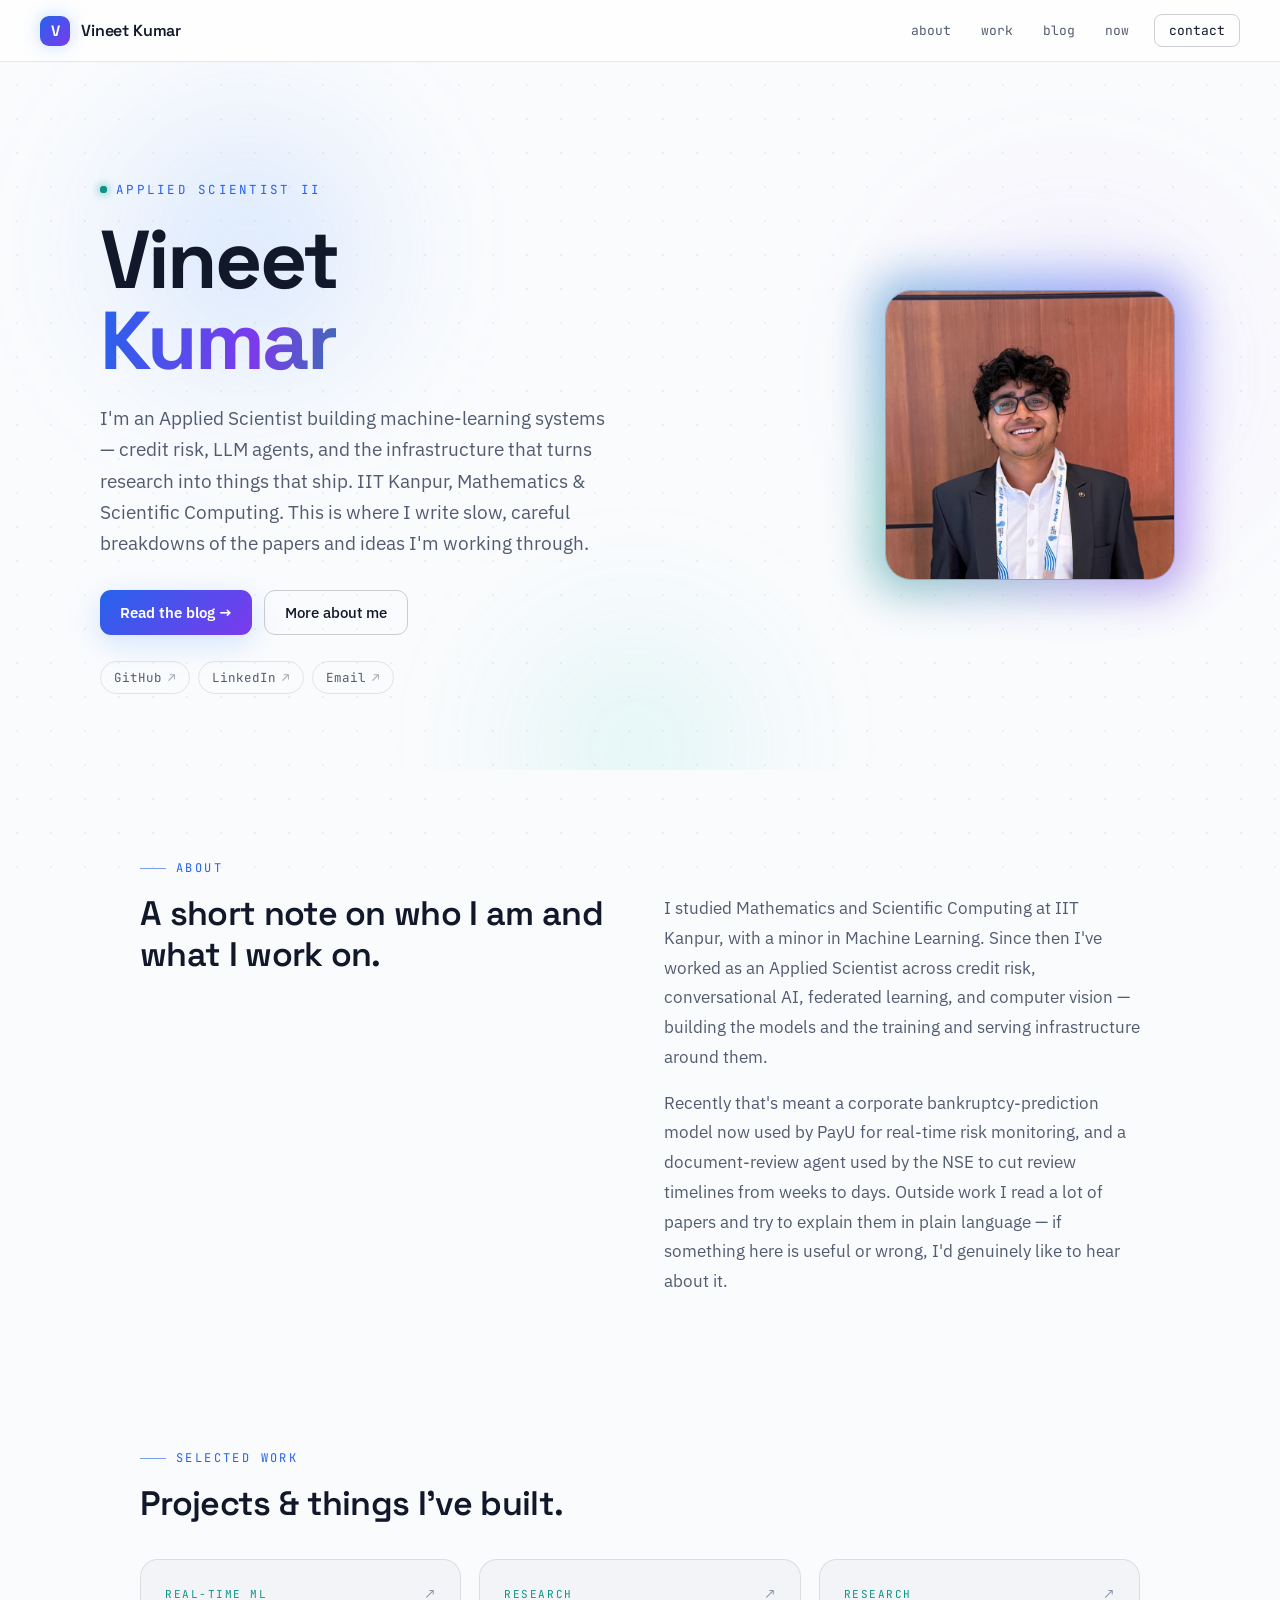
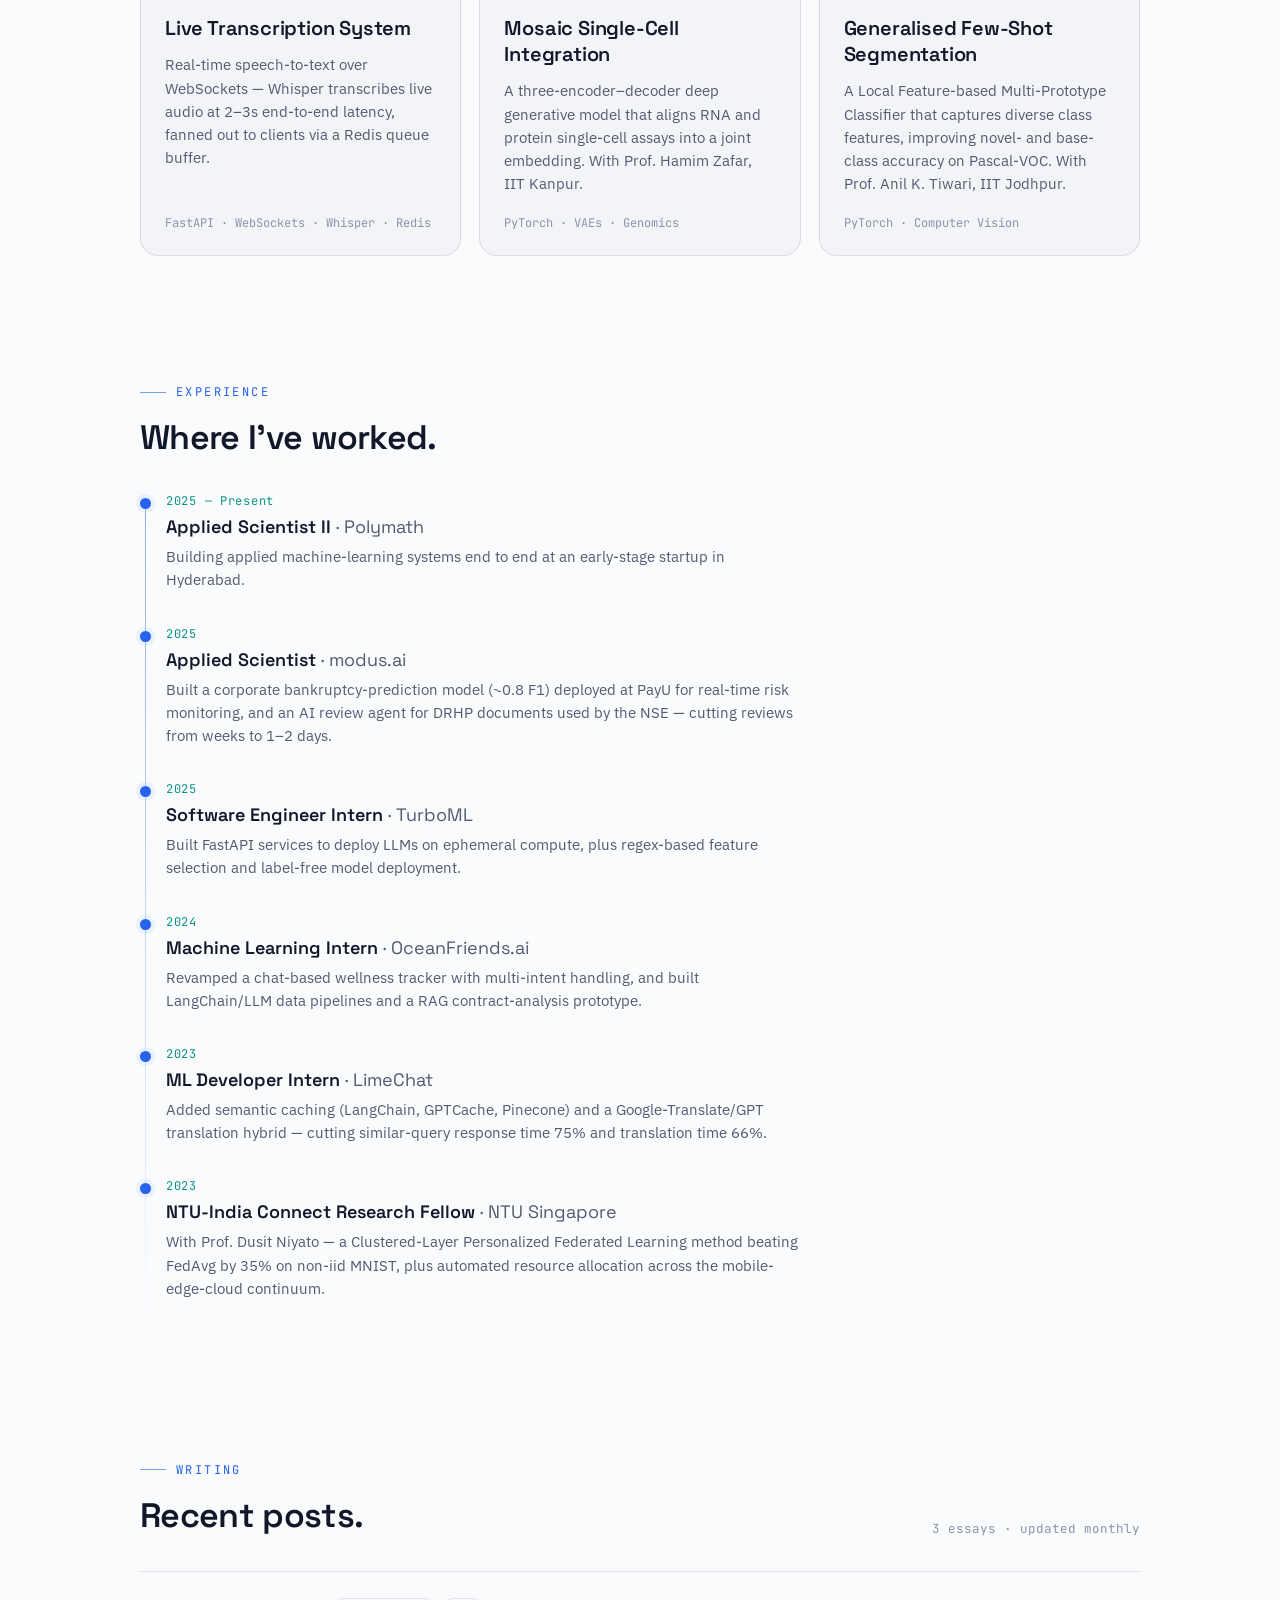
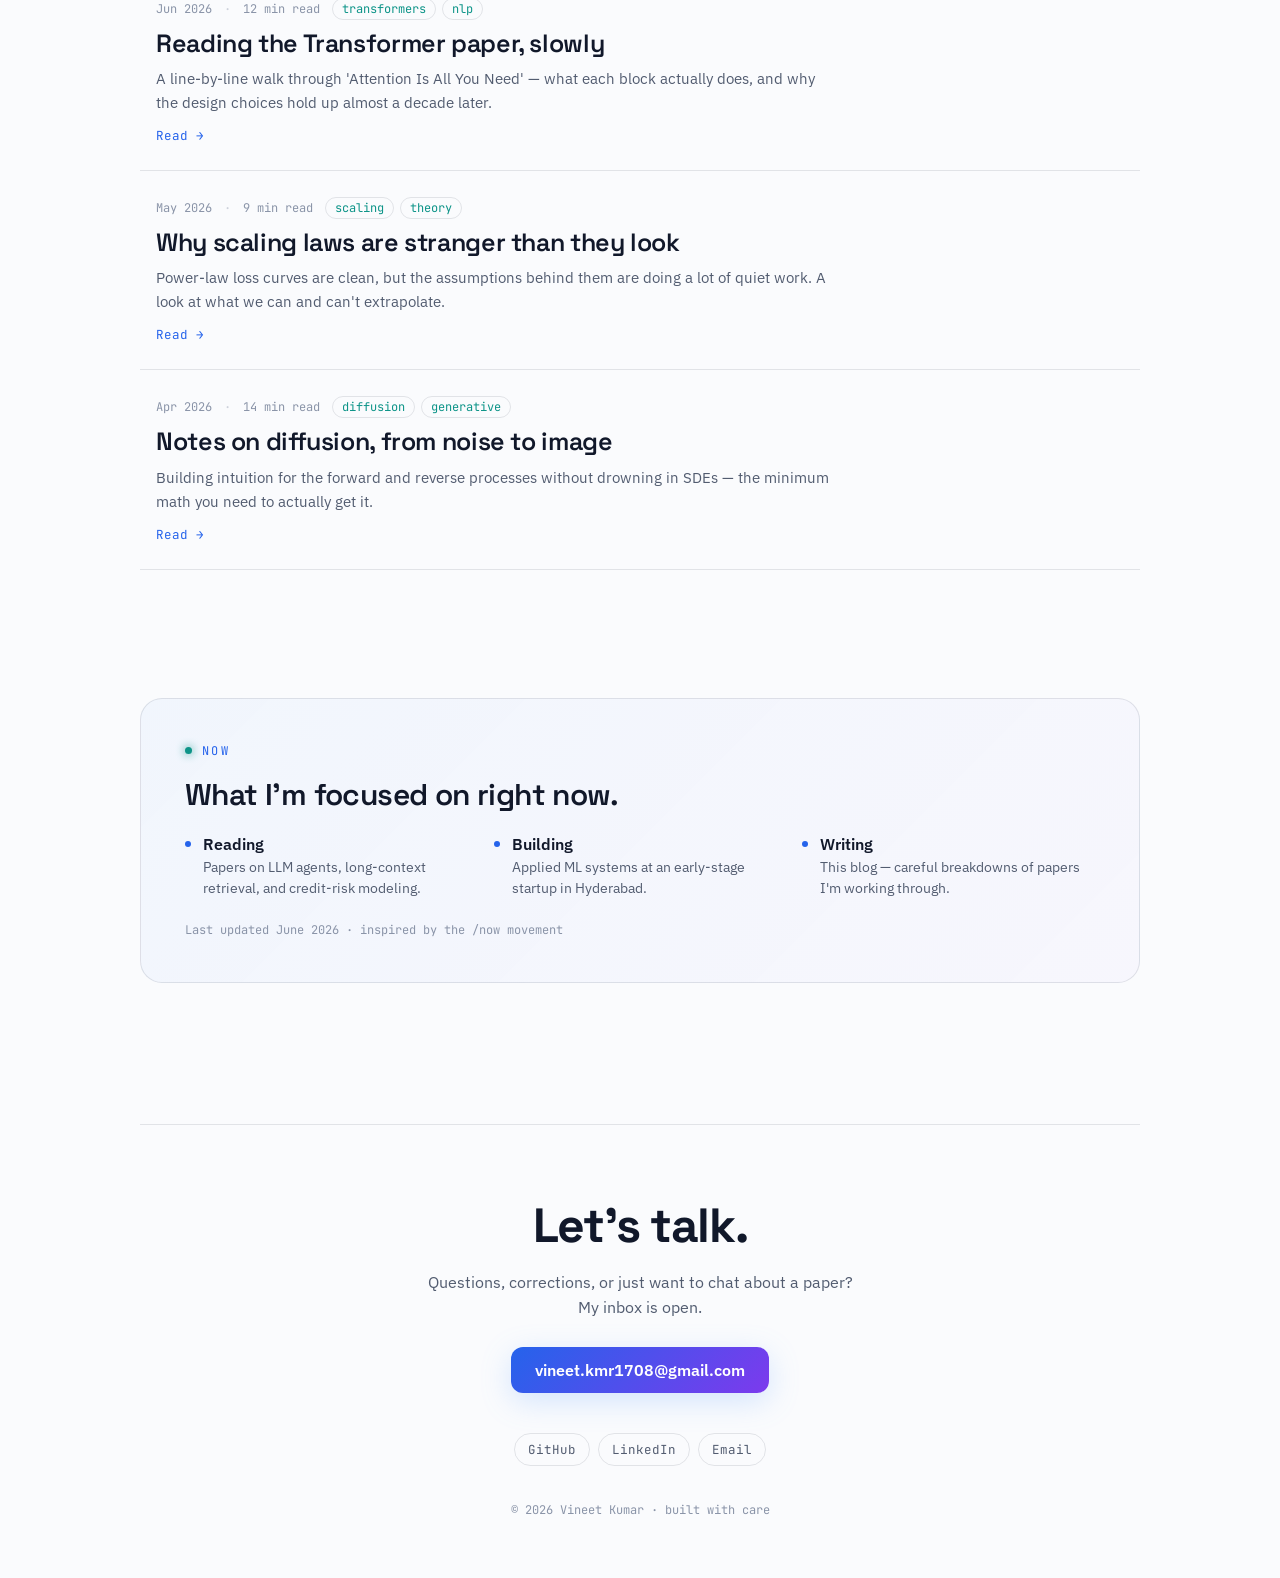
==== commit 56698a77: "Switch site to a light theme Flip the palette in styles.css (light bg, dark text, deeper blue/violet" ====
--- a/index.html
+++ b/index.html
@@ -12,13 +12,13 @@
 </head>
 <body>
 
-<div aria-hidden="true" style="position:fixed;inset:0;background-image:radial-gradient(rgba(255,255,255,0.022) 1px, transparent 1px);background-size:34px 34px;pointer-events:none;z-index:0;"></div>
+<div aria-hidden="true" style="position:fixed;inset:0;background-image:radial-gradient(rgba(17,24,42,0.05) 1px, transparent 1px);background-size:34px 34px;pointer-events:none;z-index:0;"></div>
 
 <div id="progress" style="position:fixed;top:0;left:0;height:2px;width:0%;background:linear-gradient(90deg,var(--accent),var(--accent3));z-index:60;box-shadow:0 0 12px var(--accent);transition:width .08s linear;"></div>
 
-<nav style="position:sticky;top:0;z-index:50;display:flex;align-items:center;justify-content:space-between;gap:16px;padding:14px clamp(18px,5vw,40px);backdrop-filter:blur(14px);background:rgba(10,12,17,0.62);border-bottom:1px solid var(--border);">
+<nav style="position:sticky;top:0;z-index:50;display:flex;align-items:center;justify-content:space-between;gap:16px;padding:14px clamp(18px,5vw,40px);backdrop-filter:blur(14px);background:rgba(255,255,255,0.72);border-bottom:1px solid var(--border);">
   <a href="#top" style="display:flex;align-items:center;gap:11px;font-family:var(--display);font-weight:600;letter-spacing:-0.01em;font-size:16px;">
-    <span style="width:30px;height:30px;border-radius:9px;display:grid;place-items:center;background:linear-gradient(135deg,var(--accent),var(--accent2));color:#0a0c11;font-weight:700;font-size:15px;box-shadow:0 0 18px rgba(106,168,255,0.4);">V</span>
+    <span style="width:30px;height:30px;border-radius:9px;display:grid;place-items:center;background:linear-gradient(135deg,var(--accent),var(--accent2));color:#fff;font-weight:700;font-size:15px;box-shadow:0 0 18px rgba(106,168,255,0.4);">V</span>
     <span>Vineet&nbsp;Kumar</span>
   </a>
   <div style="display:flex;align-items:center;gap:clamp(4px,2vw,8px);flex-wrap:wrap;justify-content:flex-end;font-family:var(--mono);font-size:13px;">
@@ -55,7 +55,7 @@
           I'm an Applied Scientist building machine-learning systems — credit risk, LLM agents, and the infrastructure that turns research into things that ship. IIT Kanpur, Mathematics &amp; Scientific Computing. This is where I write slow, careful breakdowns of the papers and ideas I'm working through.
         </p>
         <div class="fade" style="opacity:0;animation:fadeUp .8s .28s ease-out forwards;display:flex;flex-wrap:wrap;gap:12px;margin-bottom:26px;">
-          <a href="#blog" class="btn-primary" style="display:inline-flex;align-items:center;gap:8px;padding:12px 20px;border-radius:11px;font-weight:600;font-size:15px;color:#0a0c11;background:linear-gradient(135deg,var(--accent),var(--accent2));box-shadow:0 8px 30px rgba(106,168,255,0.28);transition:transform .2s,box-shadow .2s;">Read the blog →</a>
+          <a href="#blog" class="btn-primary" style="display:inline-flex;align-items:center;gap:8px;padding:12px 20px;border-radius:11px;font-weight:600;font-size:15px;color:#fff;background:linear-gradient(135deg,var(--accent),var(--accent2));box-shadow:0 8px 30px rgba(106,168,255,0.28);transition:transform .2s,box-shadow .2s;">Read the blog →</a>
           <a href="#about" class="btn-ghost" style="display:inline-flex;align-items:center;padding:12px 20px;border-radius:11px;font-weight:500;font-size:15px;color:var(--text);border:1px solid var(--border2);transition:background .2s,border-color .2s;">More about me</a>
         </div>
         <div class="fade" style="opacity:0;animation:fadeUp .8s .36s ease-out forwards;display:flex;flex-wrap:wrap;gap:8px;font-family:var(--mono);font-size:12.5px;">
@@ -242,7 +242,7 @@
     <div data-reveal style="opacity:0;transform:translateY(24px);transition:opacity .7s cubic-bezier(.2,.7,.2,1),transform .7s cubic-bezier(.2,.7,.2,1);text-align:center;border-top:1px solid var(--border);padding-top:clamp(40px,6vw,70px);">
       <h2 style="margin:0 0 14px;font-family:var(--display);font-weight:700;font-size:clamp(28px,5vw,48px);letter-spacing:-0.03em;">Let's talk.</h2>
       <p style="margin:0 auto 26px;max-width:440px;color:var(--muted);font-size:16px;line-height:1.6;">Questions, corrections, or just want to chat about a paper? My inbox is open.</p>
-      <a href="mailto:vineet.kmr1708@gmail.com" class="btn-primary" style="display:inline-flex;align-items:center;gap:9px;padding:13px 24px;border-radius:12px;font-weight:600;color:#0a0c11;background:linear-gradient(135deg,var(--accent),var(--accent2));box-shadow:0 8px 30px rgba(106,168,255,0.26);transition:transform .2s,box-shadow .2s;">vineet.kmr1708@gmail.com</a>
+      <a href="mailto:vineet.kmr1708@gmail.com" class="btn-primary" style="display:inline-flex;align-items:center;gap:9px;padding:13px 24px;border-radius:12px;font-weight:600;color:#fff;background:linear-gradient(135deg,var(--accent),var(--accent2));box-shadow:0 8px 30px rgba(106,168,255,0.26);transition:transform .2s,box-shadow .2s;">vineet.kmr1708@gmail.com</a>
       <div style="margin-top:40px;display:flex;flex-wrap:wrap;justify-content:center;gap:8px;font-family:var(--mono);font-size:12.5px;">
         <a href="https://github.com/natsu-git-hub" target="_blank" rel="noopener" class="social-foot" style="padding:7px 13px;border-radius:999px;color:var(--muted);border:1px solid var(--border);transition:color .2s,border-color .2s;">GitHub</a>
         <a href="https://www.linkedin.com/in/vineetk20/" target="_blank" rel="noopener" class="social-foot" style="padding:7px 13px;border-radius:999px;color:var(--muted);border:1px solid var(--border);transition:color .2s,border-color .2s;">LinkedIn</a>
--- a/styles.css
+++ b/styles.css
@@ -1,9 +1,9 @@
 :root {
-  --bg:#0a0c11; --bg-soft:#0e131d;
-  --surface:rgba(255,255,255,0.028); --surface2:rgba(255,255,255,0.05);
-  --border:rgba(255,255,255,0.08); --border2:rgba(255,255,255,0.16);
-  --text:#e9ebf1; --muted:#9aa0ad; --faint:#646b7a;
-  --accent:#6aa8ff; --accent2:#b08bff; --accent3:#4fd6c9;
+  --bg:#fafbfd; --bg-soft:#eef2f8;
+  --surface:rgba(17,24,42,0.028); --surface2:rgba(17,24,42,0.055);
+  --border:rgba(17,24,42,0.10); --border2:rgba(17,24,42,0.20);
+  --text:#11182a; --muted:#525c70; --faint:#8a94a8;
+  --accent:#2563eb; --accent2:#7c3aed; --accent3:#0d9488;
   --display:'Space Grotesk',sans-serif;
   --sans:'IBM Plex Sans',system-ui,sans-serif;
   --mono:'JetBrains Mono',monospace;
@@ -13,14 +13,14 @@
 body {
   margin: 0; min-height: 100vh; overflow-x: hidden;
   color: var(--text); font-family: var(--sans); -webkit-font-smoothing: antialiased;
-  background: radial-gradient(1200px 600px at 50% -10%, rgba(106,168,255,0.07), transparent 60%), #0a0c11;
+  background: radial-gradient(1200px 600px at 50% -10%, rgba(37,99,235,0.06), transparent 60%), #fafbfd;
 }
 a { color: inherit; text-decoration: none; }
-::selection { background: rgba(106,168,255,0.30); color: #fff; }
+::selection { background: rgba(37,99,235,0.18); color: #11182a; }
 ::-webkit-scrollbar { width: 10px; height: 10px; }
-::-webkit-scrollbar-track { background: #0a0c11; }
-::-webkit-scrollbar-thumb { background: rgba(255,255,255,0.12); border-radius: 8px; border: 2px solid #0a0c11; }
-::-webkit-scrollbar-thumb:hover { background: rgba(255,255,255,0.22); }
+::-webkit-scrollbar-track { background: #eef1f6; }
+::-webkit-scrollbar-thumb { background: rgba(17,24,42,0.20); border-radius: 8px; border: 2px solid #eef1f6; }
+::-webkit-scrollbar-thumb:hover { background: rgba(17,24,42,0.32); }
 
 @keyframes auroraA { 0%,100% { transform: translate(0,0) scale(1); } 50% { transform: translate(60px,-40px) scale(1.18); } }
 @keyframes auroraB { 0%,100% { transform: translate(0,0) scale(1.1); } 50% { transform: translate(-50px,30px) scale(0.92); } }
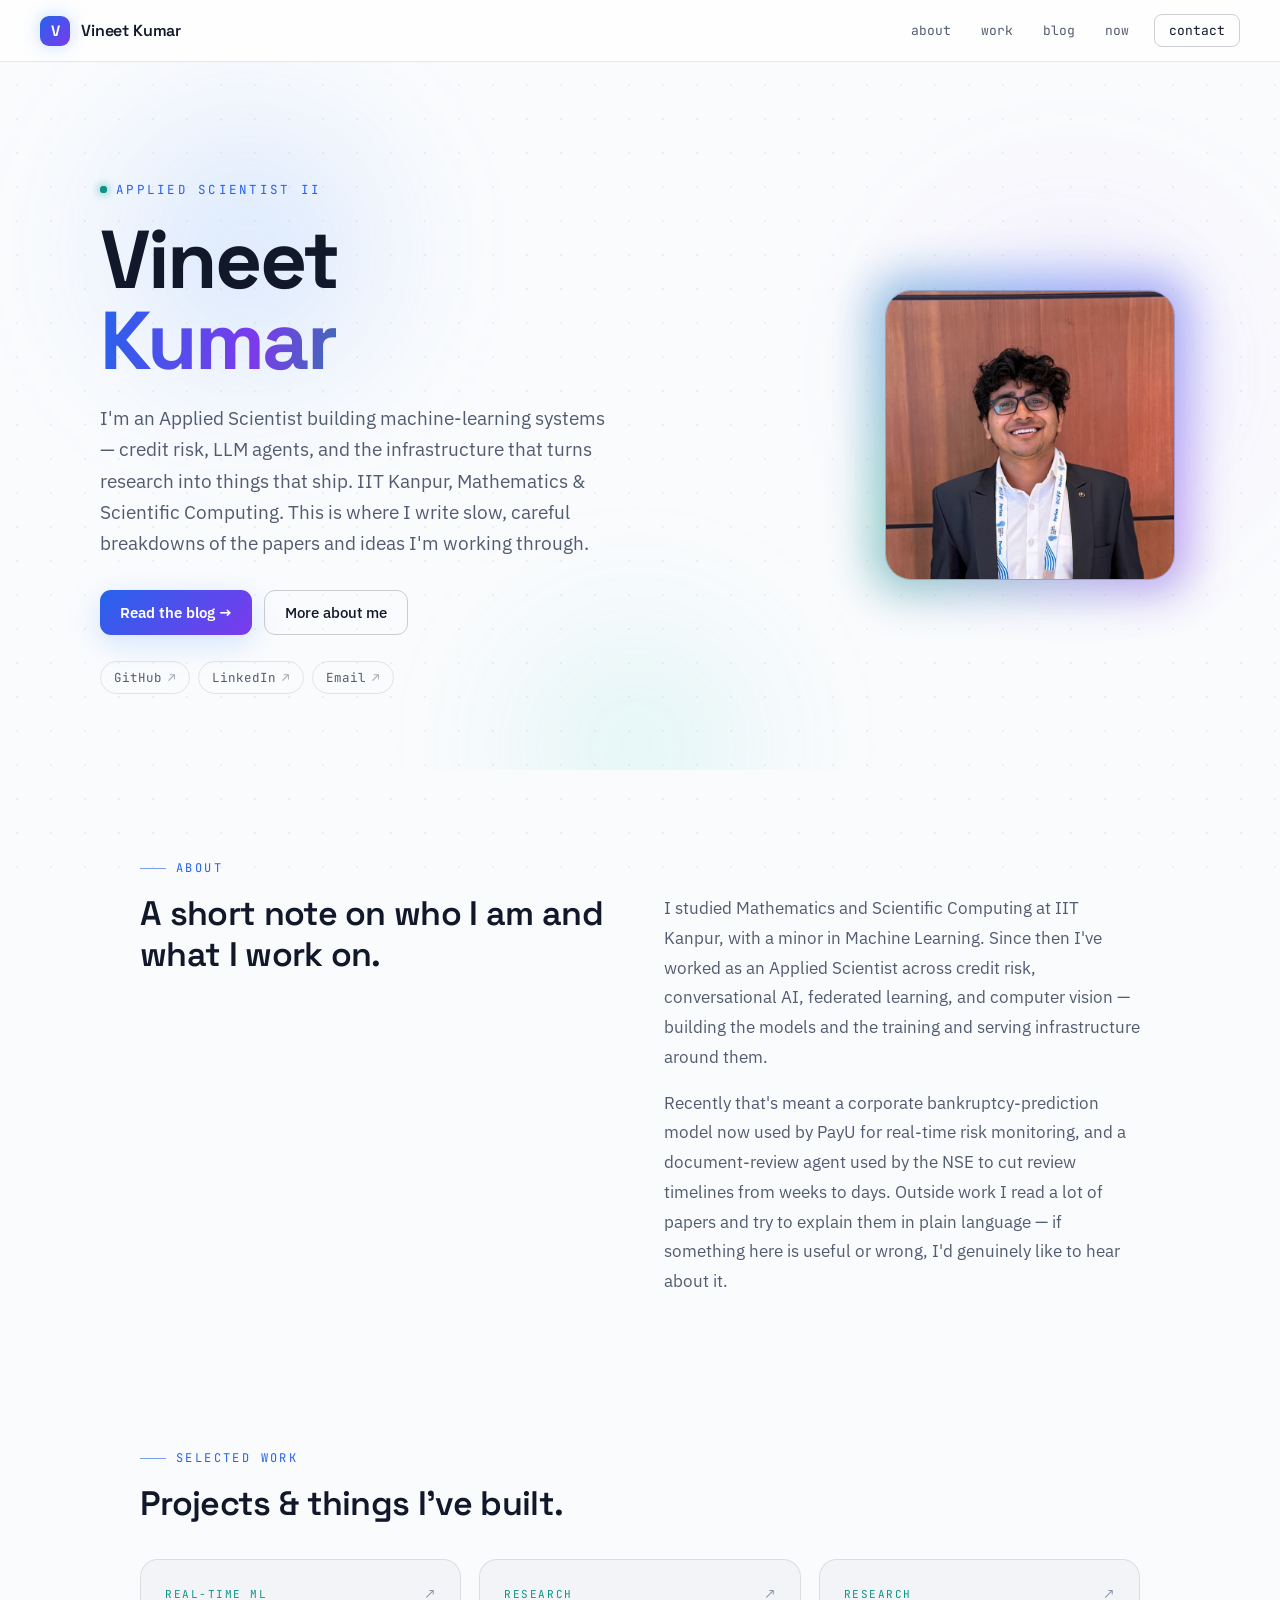
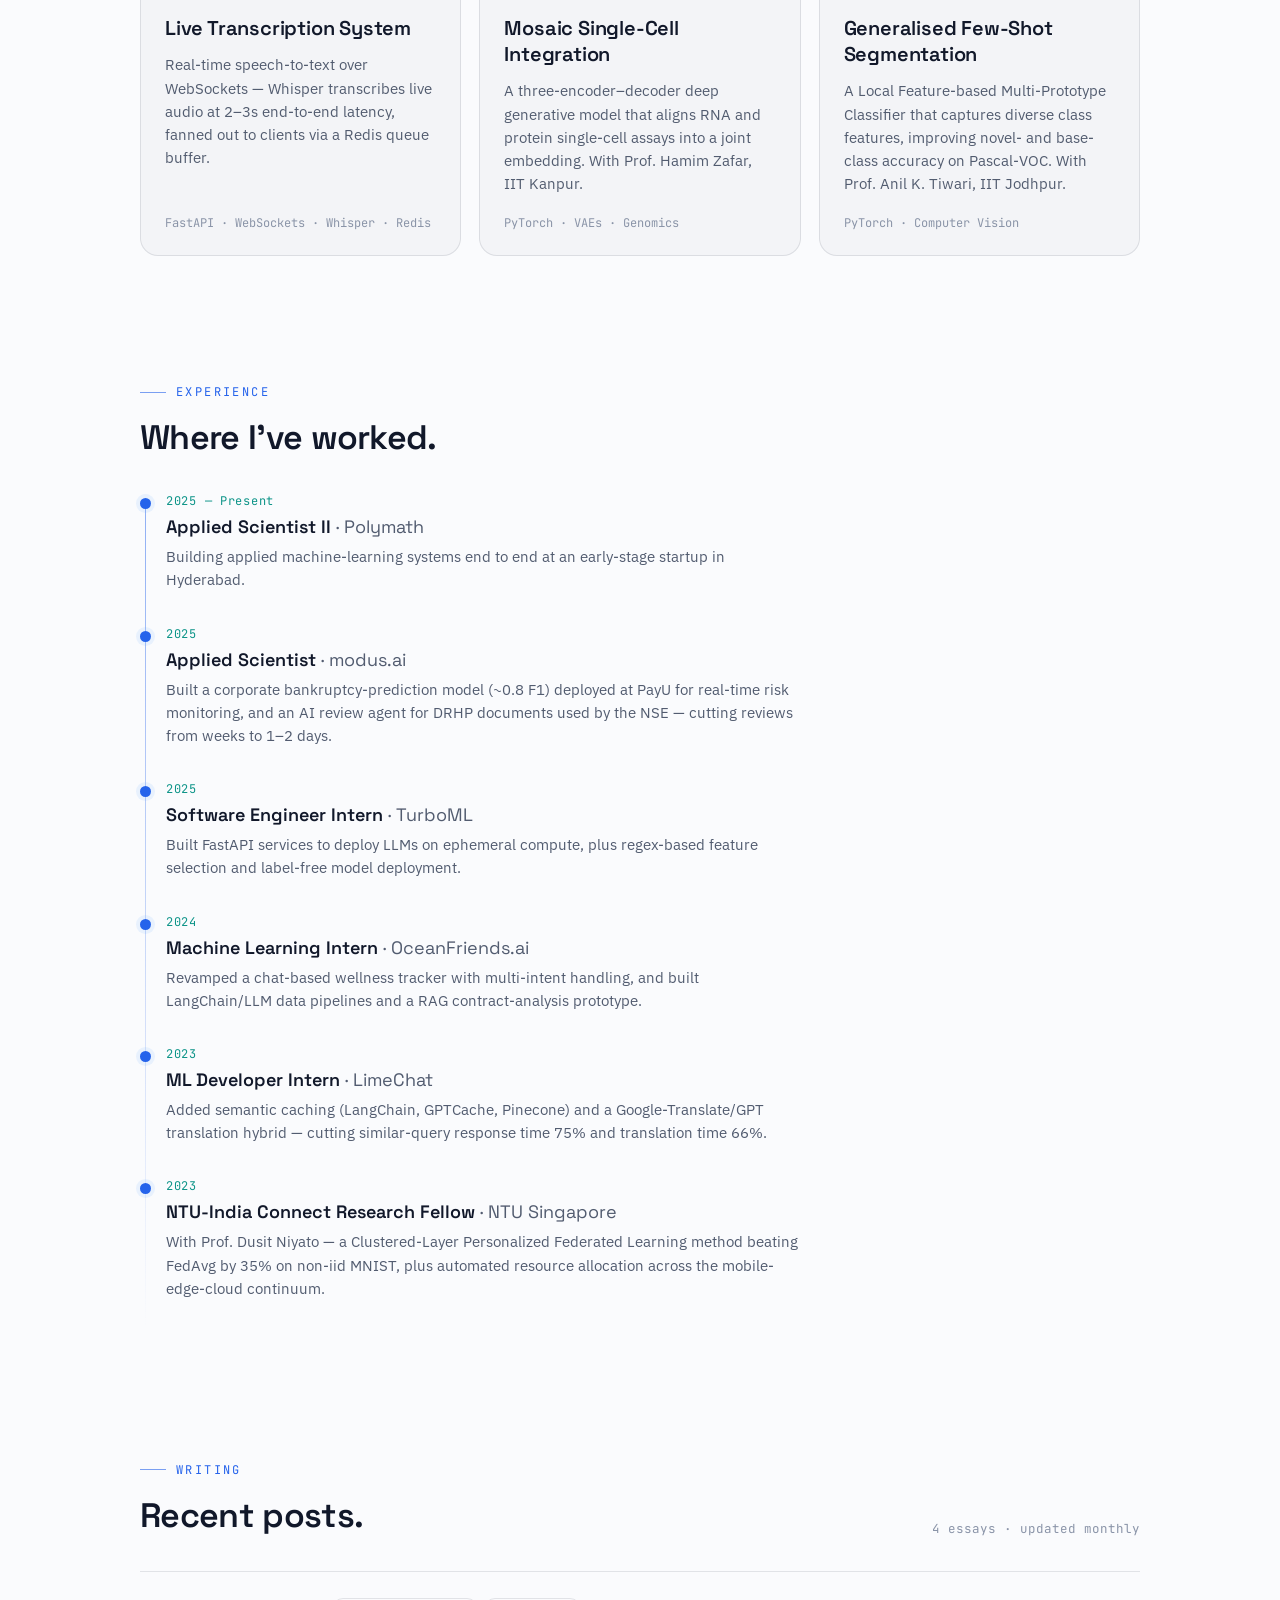
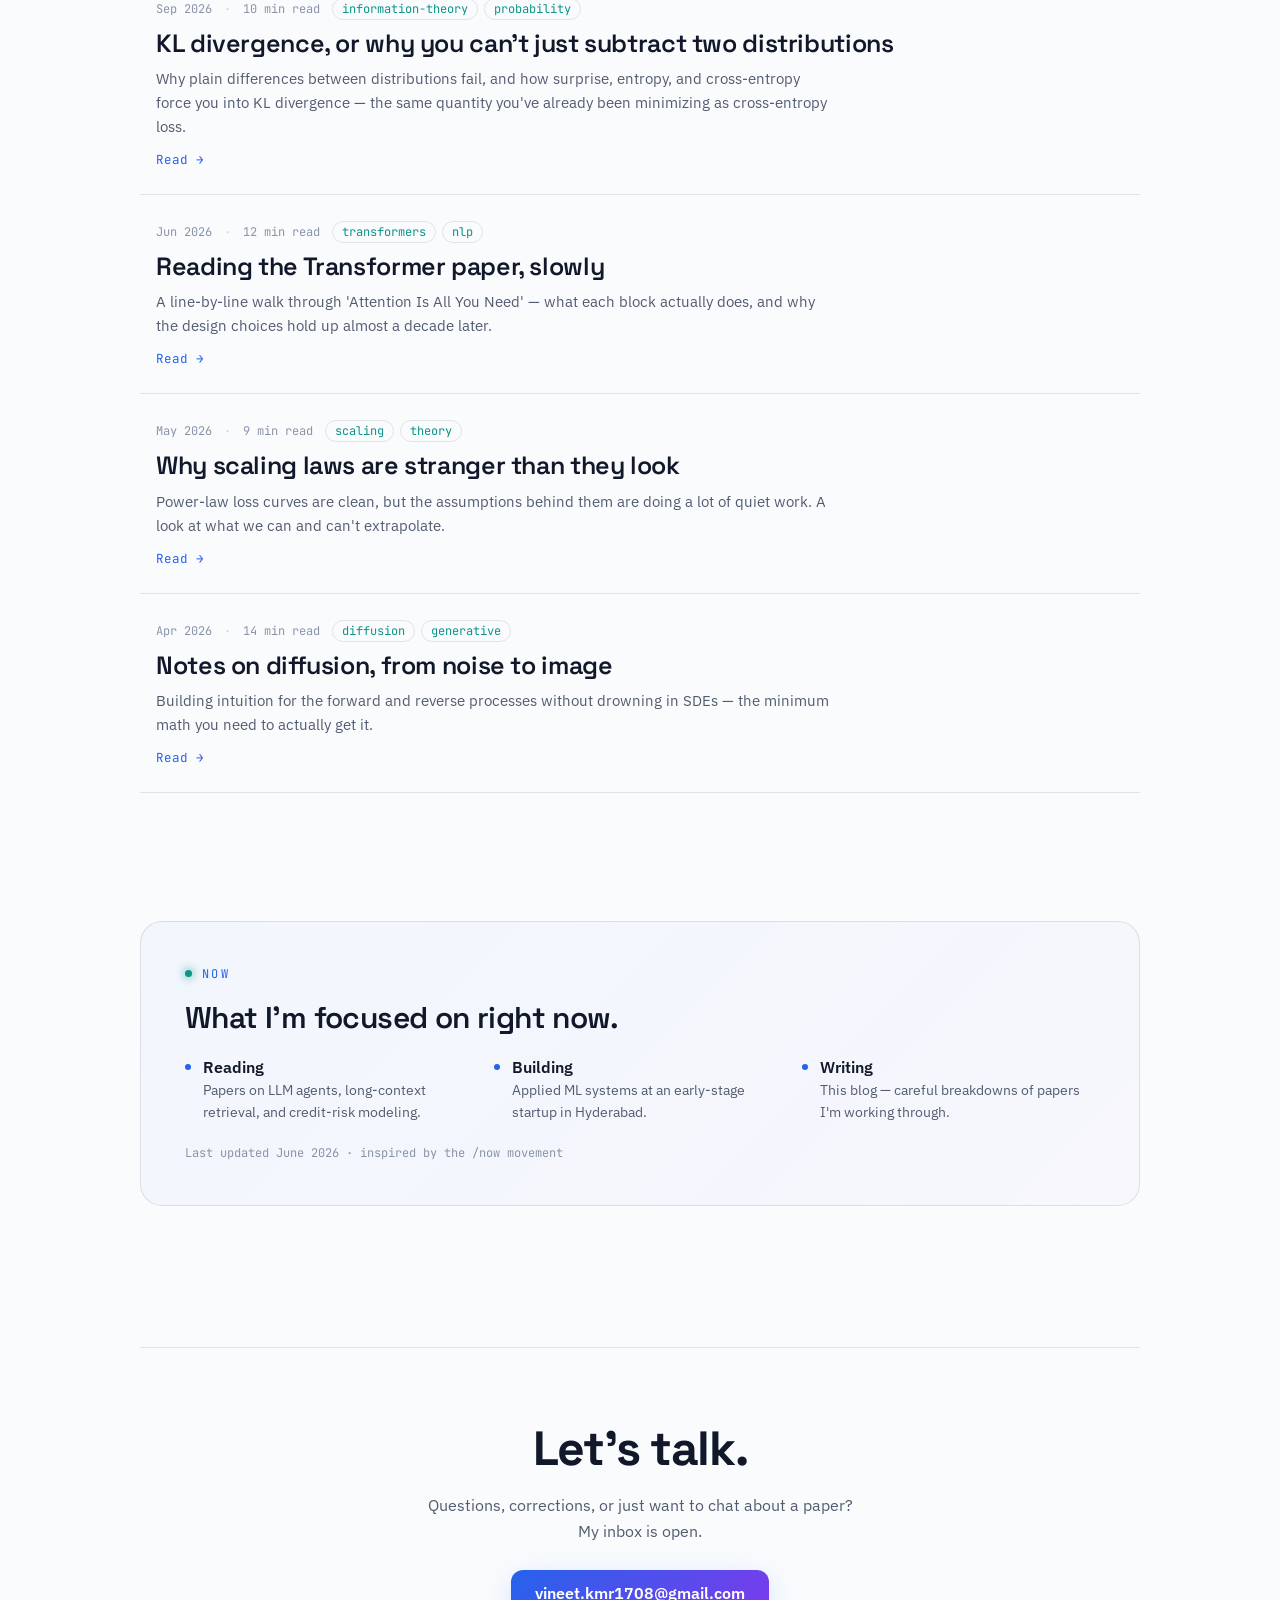
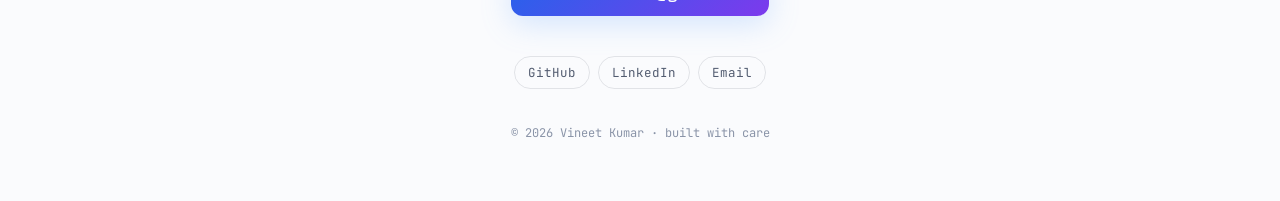
==== commit 4f7bad53: "Add KL divergence blog post Co-Authored-By: Claude Opus 5.5 (1M context) <noreply@anthropic.com>" ====
--- a/index.html
+++ b/index.html
@@ -172,9 +172,21 @@
         <div style="display:flex;align-items:center;gap:10px;font-family:var(--mono);font-size:12px;letter-spacing:0.2em;text-transform:uppercase;color:var(--accent);margin-bottom:16px;"><span style="width:26px;height:1px;background:var(--accent);opacity:.6;"></span>Writing</div>
         <h2 style="margin:0;font-family:var(--display);font-weight:600;font-size:clamp(24px,3.6vw,34px);letter-spacing:-0.02em;">Recent posts.</h2>
       </div>
-      <span style="font-family:var(--mono);font-size:12.5px;color:var(--faint);">3 essays · updated monthly</span>
+      <span style="font-family:var(--mono);font-size:12.5px;color:var(--faint);">4 essays · updated monthly</span>
     </div>
     <div style="display:flex;flex-direction:column;border-top:1px solid var(--border);">
+      <a href="posts/kl-divergence.html" data-reveal class="post-row" style="opacity:0;transform:translateY(24px);transition:opacity .7s cubic-bezier(.2,.7,.2,1),transform .7s cubic-bezier(.2,.7,.2,1),background .25s;display:grid;grid-template-columns:minmax(0,1fr);gap:8px;padding:26px 16px;border-bottom:1px solid var(--border);position:relative;">
+        <div style="display:flex;flex-wrap:wrap;align-items:center;gap:12px;font-family:var(--mono);font-size:12px;color:var(--faint);">
+          <span>Sep 2026</span><span style="opacity:.4;">·</span><span>10 min read</span>
+          <span style="display:flex;gap:6px;">
+            <span style="padding:2px 9px;border-radius:999px;border:1px solid var(--border);color:var(--accent3);">information-theory</span>
+            <span style="padding:2px 9px;border-radius:999px;border:1px solid var(--border);color:var(--accent3);">probability</span>
+          </span>
+        </div>
+        <h3 style="margin:0;font-family:var(--display);font-weight:600;font-size:clamp(20px,2.6vw,25px);letter-spacing:-0.015em;line-height:1.25;transition:color .2s;">KL divergence, or why you can't just subtract two distributions</h3>
+        <p style="margin:0;font-size:15px;line-height:1.6;color:var(--muted);max-width:680px;">Why plain differences between distributions fail, and how surprise, entropy, and cross-entropy force you into KL divergence — the same quantity you've already been minimizing as cross-entropy loss.</p>
+        <span style="font-family:var(--mono);font-size:12.5px;color:var(--accent);margin-top:4px;">Read →</span>
+      </a>
       <a href="posts/reading-the-transformer-paper.html" data-reveal class="post-row" style="opacity:0;transform:translateY(24px);transition:opacity .7s cubic-bezier(.2,.7,.2,1),transform .7s cubic-bezier(.2,.7,.2,1),background .25s;display:grid;grid-template-columns:minmax(0,1fr);gap:8px;padding:26px 16px;border-bottom:1px solid var(--border);position:relative;">
         <div style="display:flex;flex-wrap:wrap;align-items:center;gap:12px;font-family:var(--mono);font-size:12px;color:var(--faint);">
           <span>Jun 2026</span><span style="opacity:.4;">·</span><span>12 min read</span>
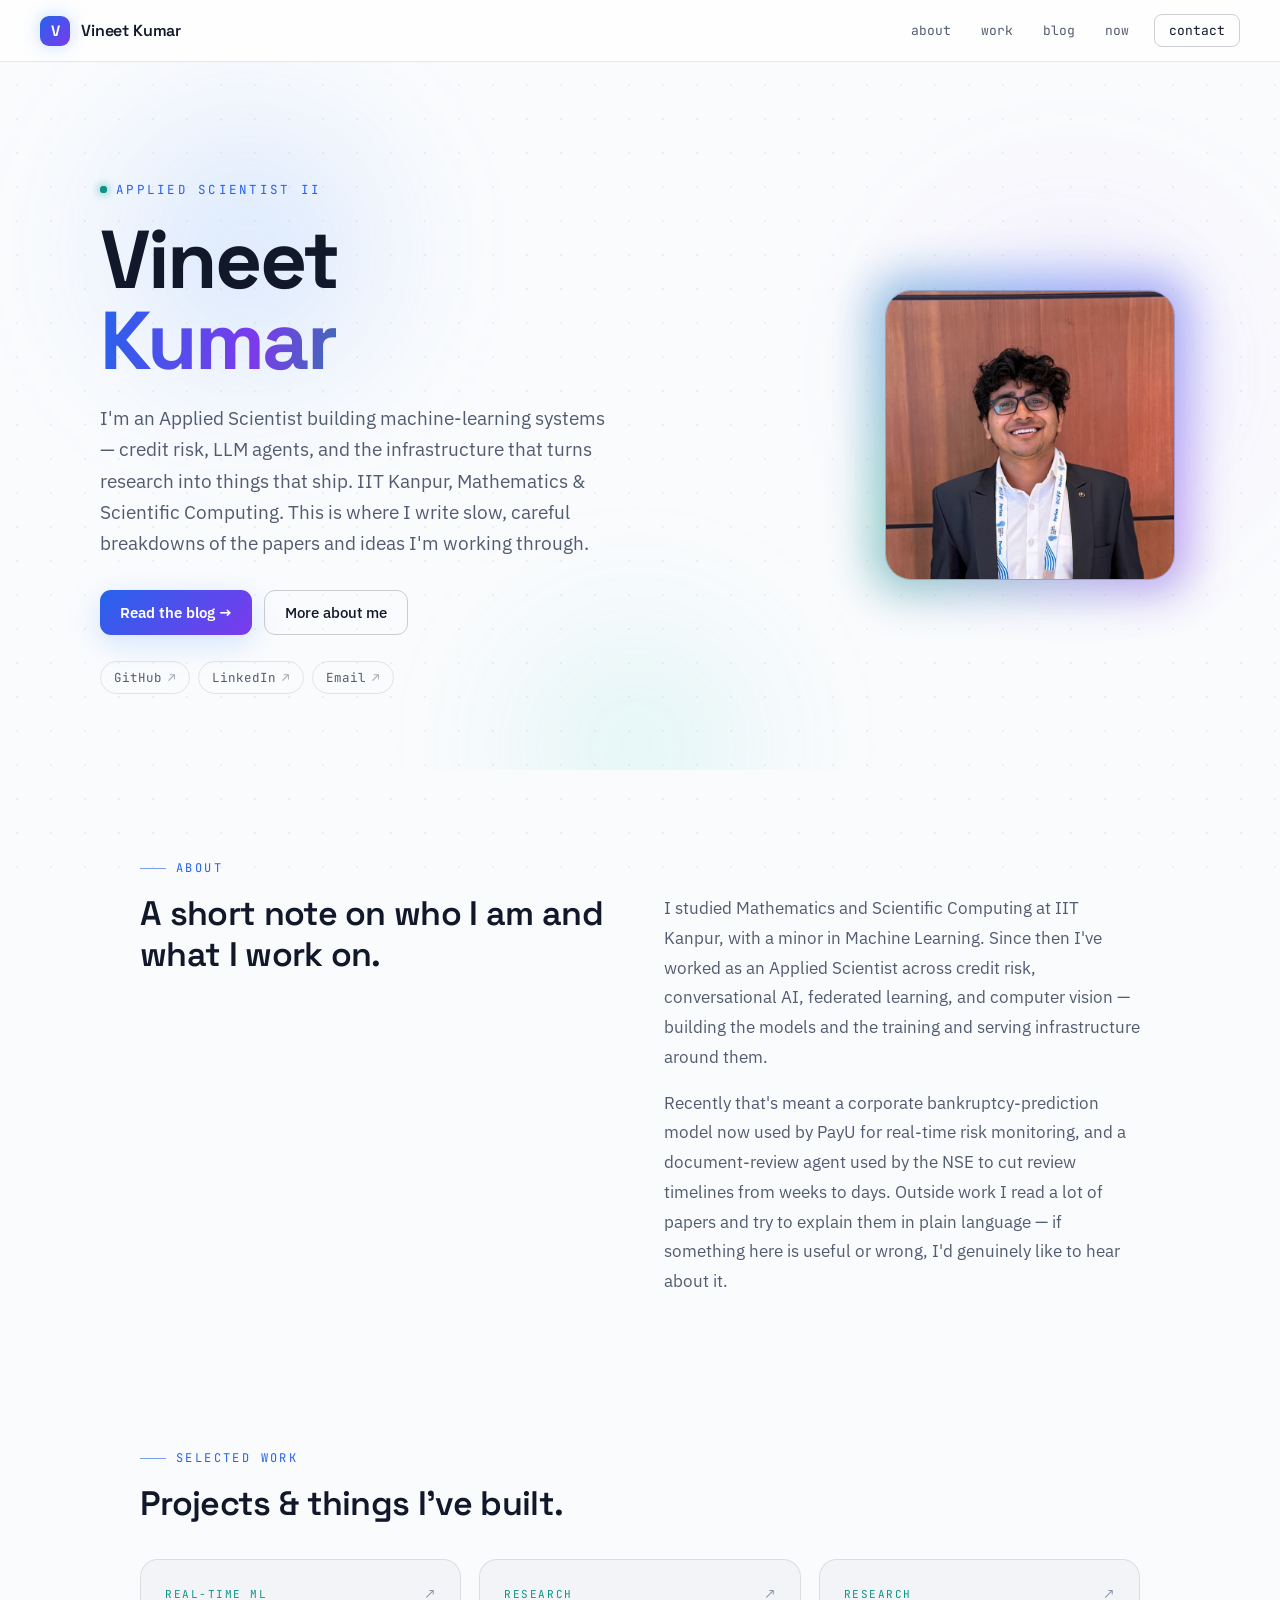
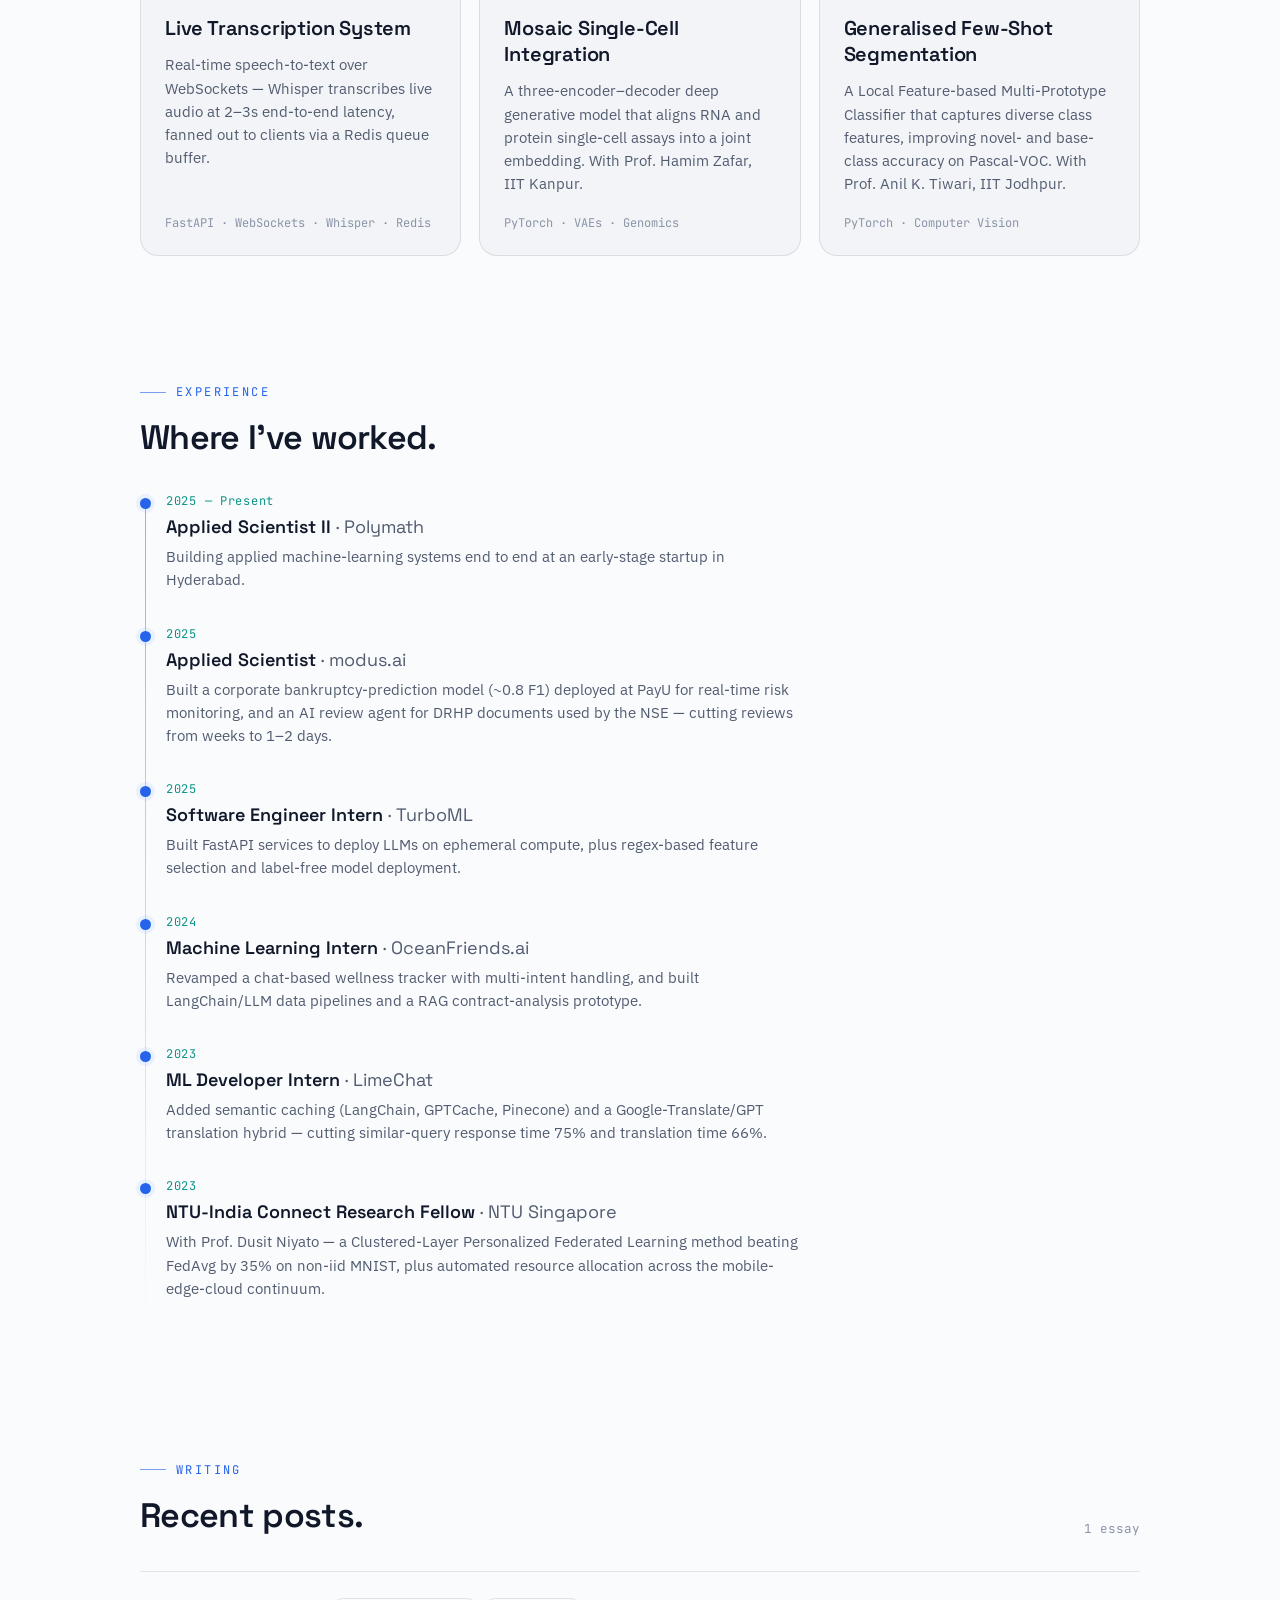
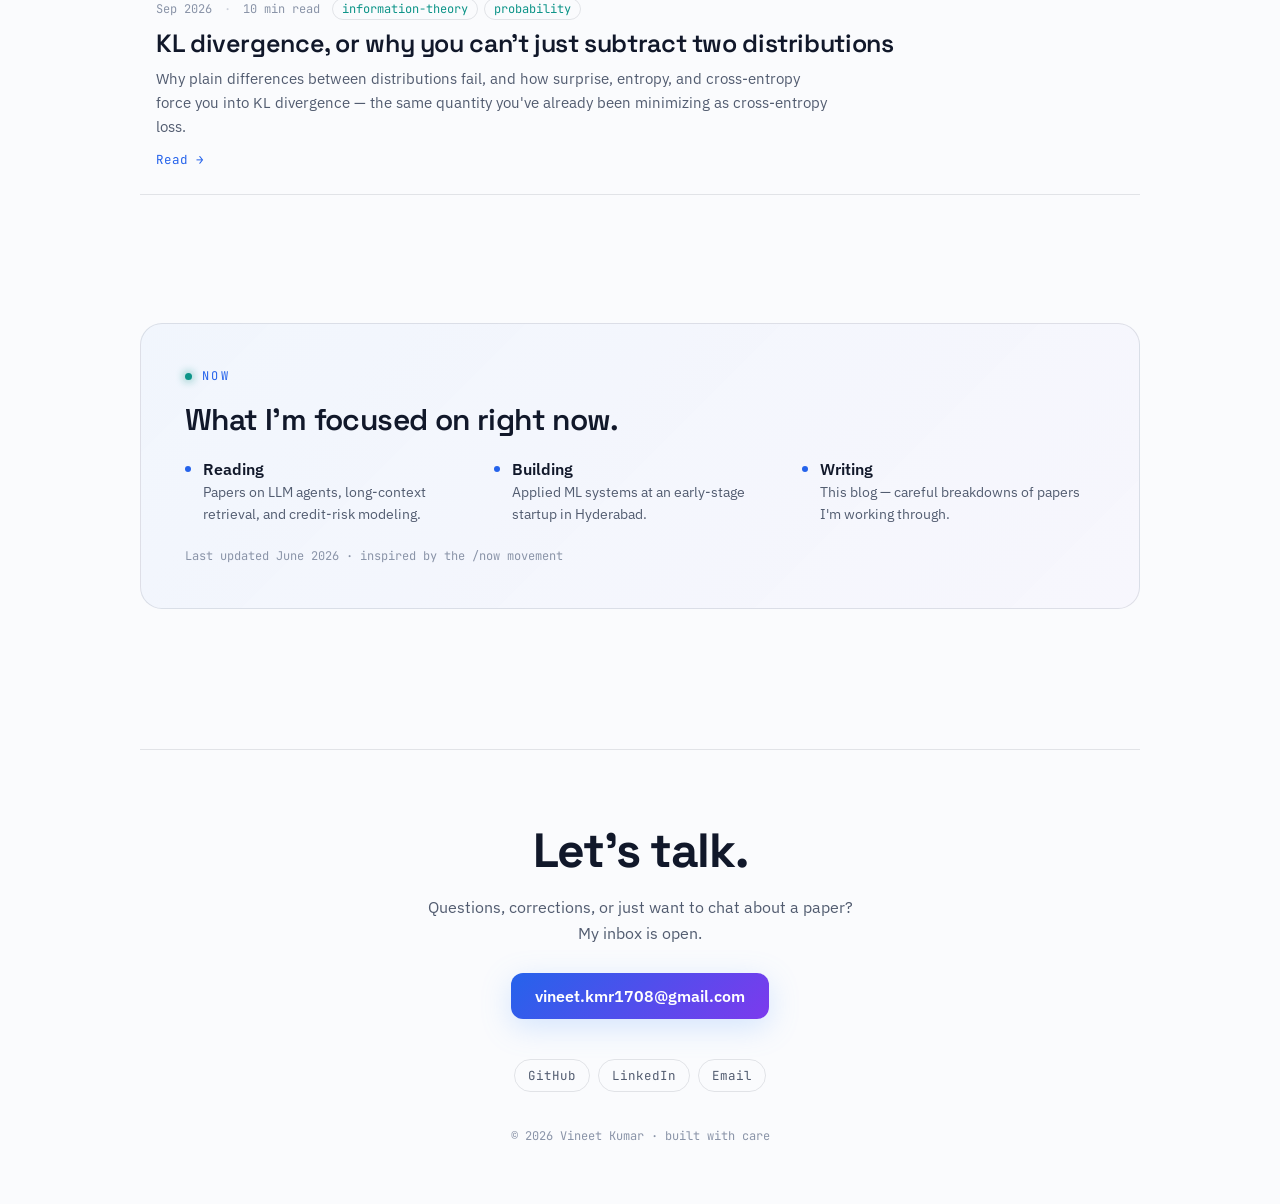
==== commit d6f794ea: "Remove placeholder blog posts Co-Authored-By: Claude Opus 5.5 (1M context) <noreply@anthropic.com>" ====
--- a/index.html
+++ b/index.html
@@ -172,7 +172,7 @@
         <div style="display:flex;align-items:center;gap:10px;font-family:var(--mono);font-size:12px;letter-spacing:0.2em;text-transform:uppercase;color:var(--accent);margin-bottom:16px;"><span style="width:26px;height:1px;background:var(--accent);opacity:.6;"></span>Writing</div>
         <h2 style="margin:0;font-family:var(--display);font-weight:600;font-size:clamp(24px,3.6vw,34px);letter-spacing:-0.02em;">Recent posts.</h2>
       </div>
-      <span style="font-family:var(--mono);font-size:12.5px;color:var(--faint);">4 essays · updated monthly</span>
+      <span style="font-family:var(--mono);font-size:12.5px;color:var(--faint);">1 essay</span>
     </div>
     <div style="display:flex;flex-direction:column;border-top:1px solid var(--border);">
       <a href="posts/kl-divergence.html" data-reveal class="post-row" style="opacity:0;transform:translateY(24px);transition:opacity .7s cubic-bezier(.2,.7,.2,1),transform .7s cubic-bezier(.2,.7,.2,1),background .25s;display:grid;grid-template-columns:minmax(0,1fr);gap:8px;padding:26px 16px;border-bottom:1px solid var(--border);position:relative;">
@@ -185,42 +185,6 @@
         </div>
         <h3 style="margin:0;font-family:var(--display);font-weight:600;font-size:clamp(20px,2.6vw,25px);letter-spacing:-0.015em;line-height:1.25;transition:color .2s;">KL divergence, or why you can't just subtract two distributions</h3>
         <p style="margin:0;font-size:15px;line-height:1.6;color:var(--muted);max-width:680px;">Why plain differences between distributions fail, and how surprise, entropy, and cross-entropy force you into KL divergence — the same quantity you've already been minimizing as cross-entropy loss.</p>
-        <span style="font-family:var(--mono);font-size:12.5px;color:var(--accent);margin-top:4px;">Read →</span>
-      </a>
-      <a href="posts/reading-the-transformer-paper.html" data-reveal class="post-row" style="opacity:0;transform:translateY(24px);transition:opacity .7s cubic-bezier(.2,.7,.2,1),transform .7s cubic-bezier(.2,.7,.2,1),background .25s;display:grid;grid-template-columns:minmax(0,1fr);gap:8px;padding:26px 16px;border-bottom:1px solid var(--border);position:relative;">
-        <div style="display:flex;flex-wrap:wrap;align-items:center;gap:12px;font-family:var(--mono);font-size:12px;color:var(--faint);">
-          <span>Jun 2026</span><span style="opacity:.4;">·</span><span>12 min read</span>
-          <span style="display:flex;gap:6px;">
-            <span style="padding:2px 9px;border-radius:999px;border:1px solid var(--border);color:var(--accent3);">transformers</span>
-            <span style="padding:2px 9px;border-radius:999px;border:1px solid var(--border);color:var(--accent3);">nlp</span>
-          </span>
-        </div>
-        <h3 style="margin:0;font-family:var(--display);font-weight:600;font-size:clamp(20px,2.6vw,25px);letter-spacing:-0.015em;line-height:1.25;transition:color .2s;">Reading the Transformer paper, slowly</h3>
-        <p style="margin:0;font-size:15px;line-height:1.6;color:var(--muted);max-width:680px;">A line-by-line walk through 'Attention Is All You Need' — what each block actually does, and why the design choices hold up almost a decade later.</p>
-        <span style="font-family:var(--mono);font-size:12.5px;color:var(--accent);margin-top:4px;">Read →</span>
-      </a>
-      <a href="posts/why-scaling-laws-are-stranger.html" data-reveal class="post-row" style="opacity:0;transform:translateY(24px);transition:opacity .7s cubic-bezier(.2,.7,.2,1),transform .7s cubic-bezier(.2,.7,.2,1),background .25s;display:grid;grid-template-columns:minmax(0,1fr);gap:8px;padding:26px 16px;border-bottom:1px solid var(--border);position:relative;">
-        <div style="display:flex;flex-wrap:wrap;align-items:center;gap:12px;font-family:var(--mono);font-size:12px;color:var(--faint);">
-          <span>May 2026</span><span style="opacity:.4;">·</span><span>9 min read</span>
-          <span style="display:flex;gap:6px;">
-            <span style="padding:2px 9px;border-radius:999px;border:1px solid var(--border);color:var(--accent3);">scaling</span>
-            <span style="padding:2px 9px;border-radius:999px;border:1px solid var(--border);color:var(--accent3);">theory</span>
-          </span>
-        </div>
-        <h3 style="margin:0;font-family:var(--display);font-weight:600;font-size:clamp(20px,2.6vw,25px);letter-spacing:-0.015em;line-height:1.25;transition:color .2s;">Why scaling laws are stranger than they look</h3>
-        <p style="margin:0;font-size:15px;line-height:1.6;color:var(--muted);max-width:680px;">Power-law loss curves are clean, but the assumptions behind them are doing a lot of quiet work. A look at what we can and can't extrapolate.</p>
-        <span style="font-family:var(--mono);font-size:12.5px;color:var(--accent);margin-top:4px;">Read →</span>
-      </a>
-      <a href="posts/notes-on-diffusion.html" data-reveal class="post-row" style="opacity:0;transform:translateY(24px);transition:opacity .7s cubic-bezier(.2,.7,.2,1),transform .7s cubic-bezier(.2,.7,.2,1),background .25s;display:grid;grid-template-columns:minmax(0,1fr);gap:8px;padding:26px 16px;border-bottom:1px solid var(--border);position:relative;">
-        <div style="display:flex;flex-wrap:wrap;align-items:center;gap:12px;font-family:var(--mono);font-size:12px;color:var(--faint);">
-          <span>Apr 2026</span><span style="opacity:.4;">·</span><span>14 min read</span>
-          <span style="display:flex;gap:6px;">
-            <span style="padding:2px 9px;border-radius:999px;border:1px solid var(--border);color:var(--accent3);">diffusion</span>
-            <span style="padding:2px 9px;border-radius:999px;border:1px solid var(--border);color:var(--accent3);">generative</span>
-          </span>
-        </div>
-        <h3 style="margin:0;font-family:var(--display);font-weight:600;font-size:clamp(20px,2.6vw,25px);letter-spacing:-0.015em;line-height:1.25;transition:color .2s;">Notes on diffusion, from noise to image</h3>
-        <p style="margin:0;font-size:15px;line-height:1.6;color:var(--muted);max-width:680px;">Building intuition for the forward and reverse processes without drowning in SDEs — the minimum math you need to actually get it.</p>
         <span style="font-family:var(--mono);font-size:12.5px;color:var(--accent);margin-top:4px;">Read →</span>
       </a>
     </div>
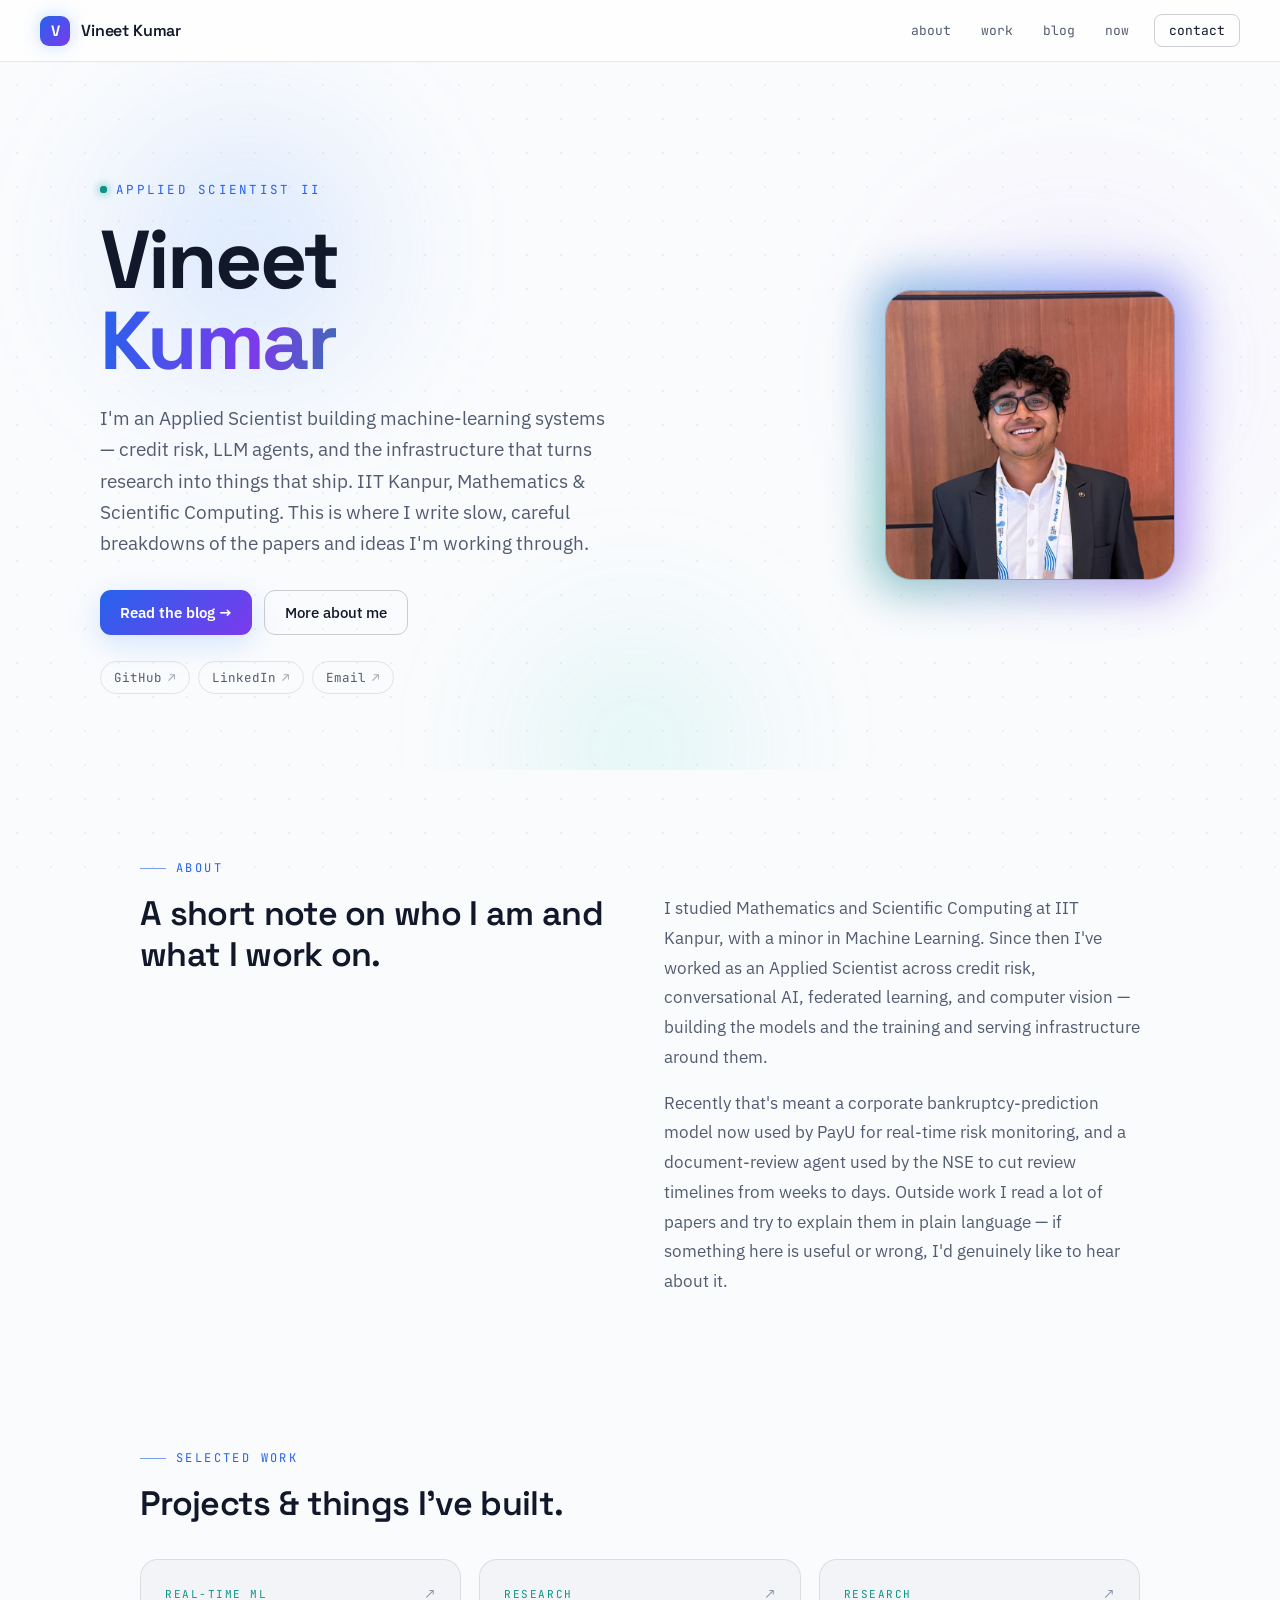
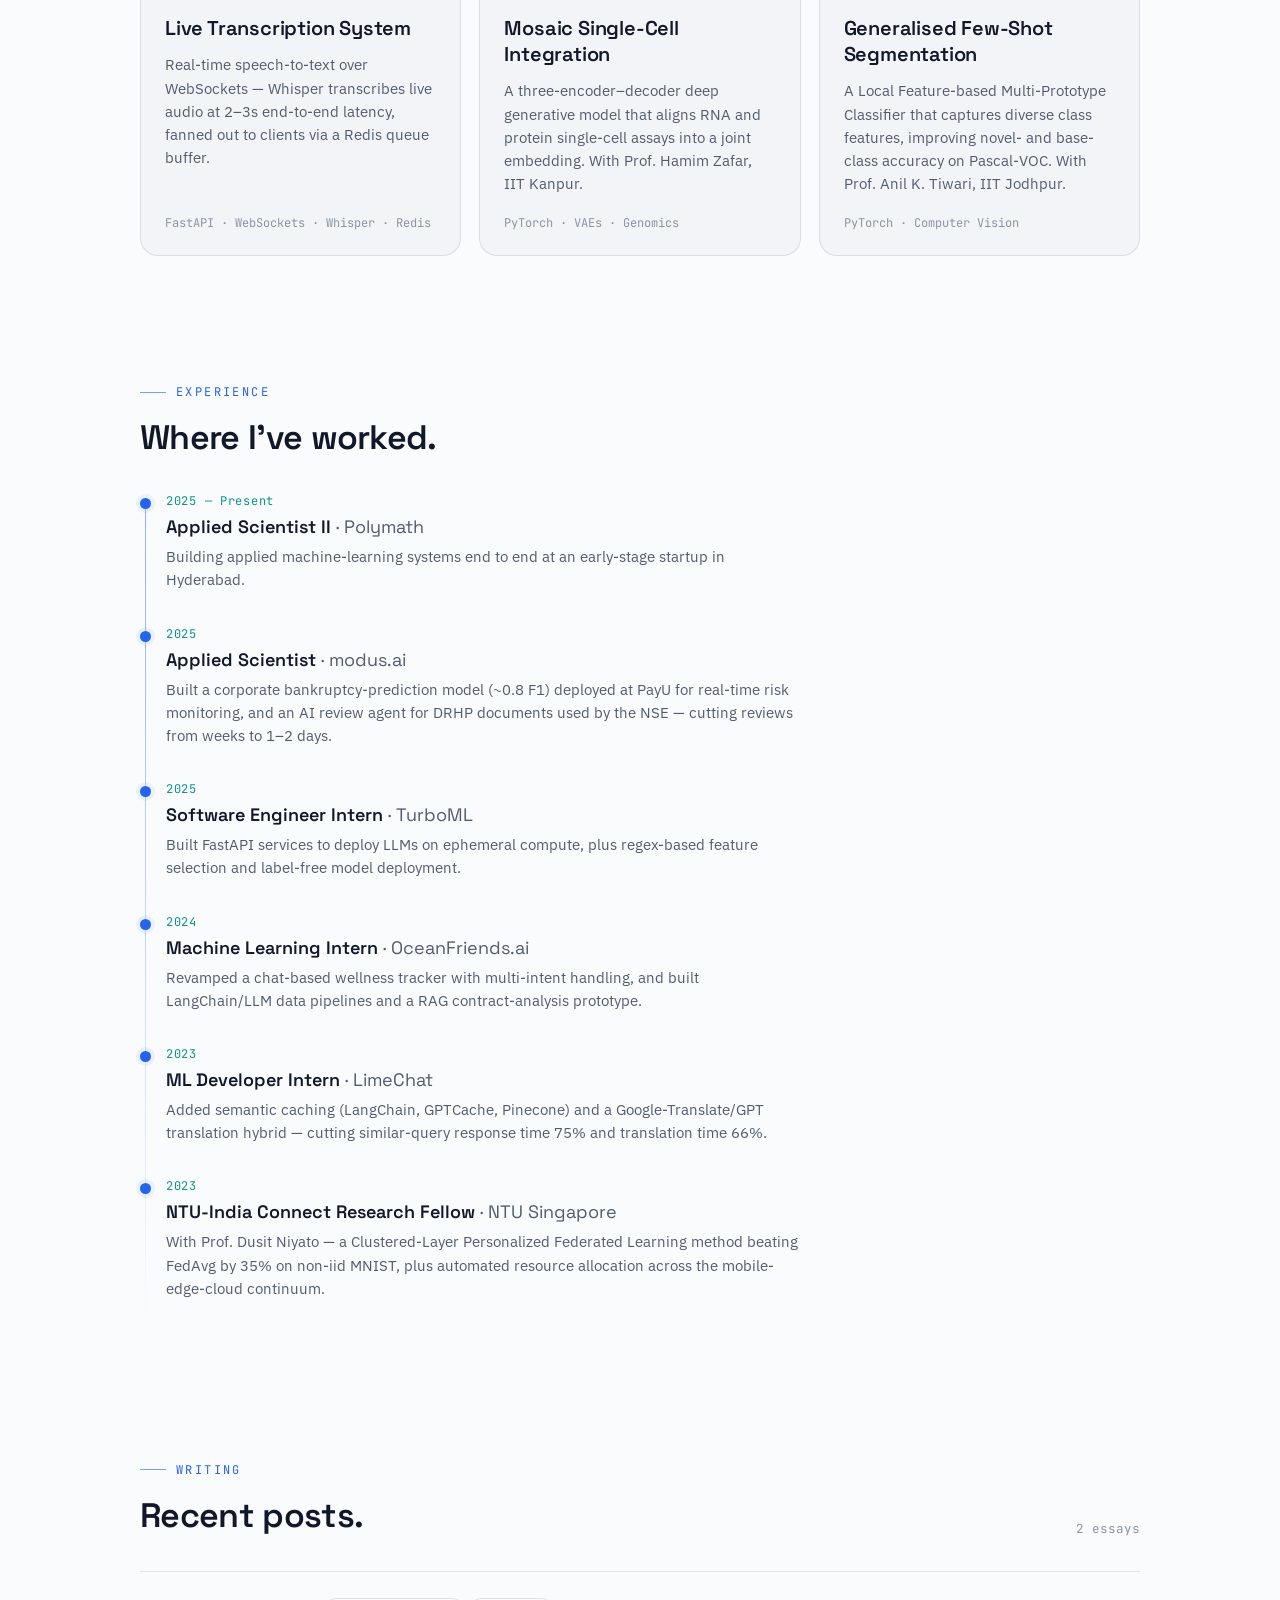
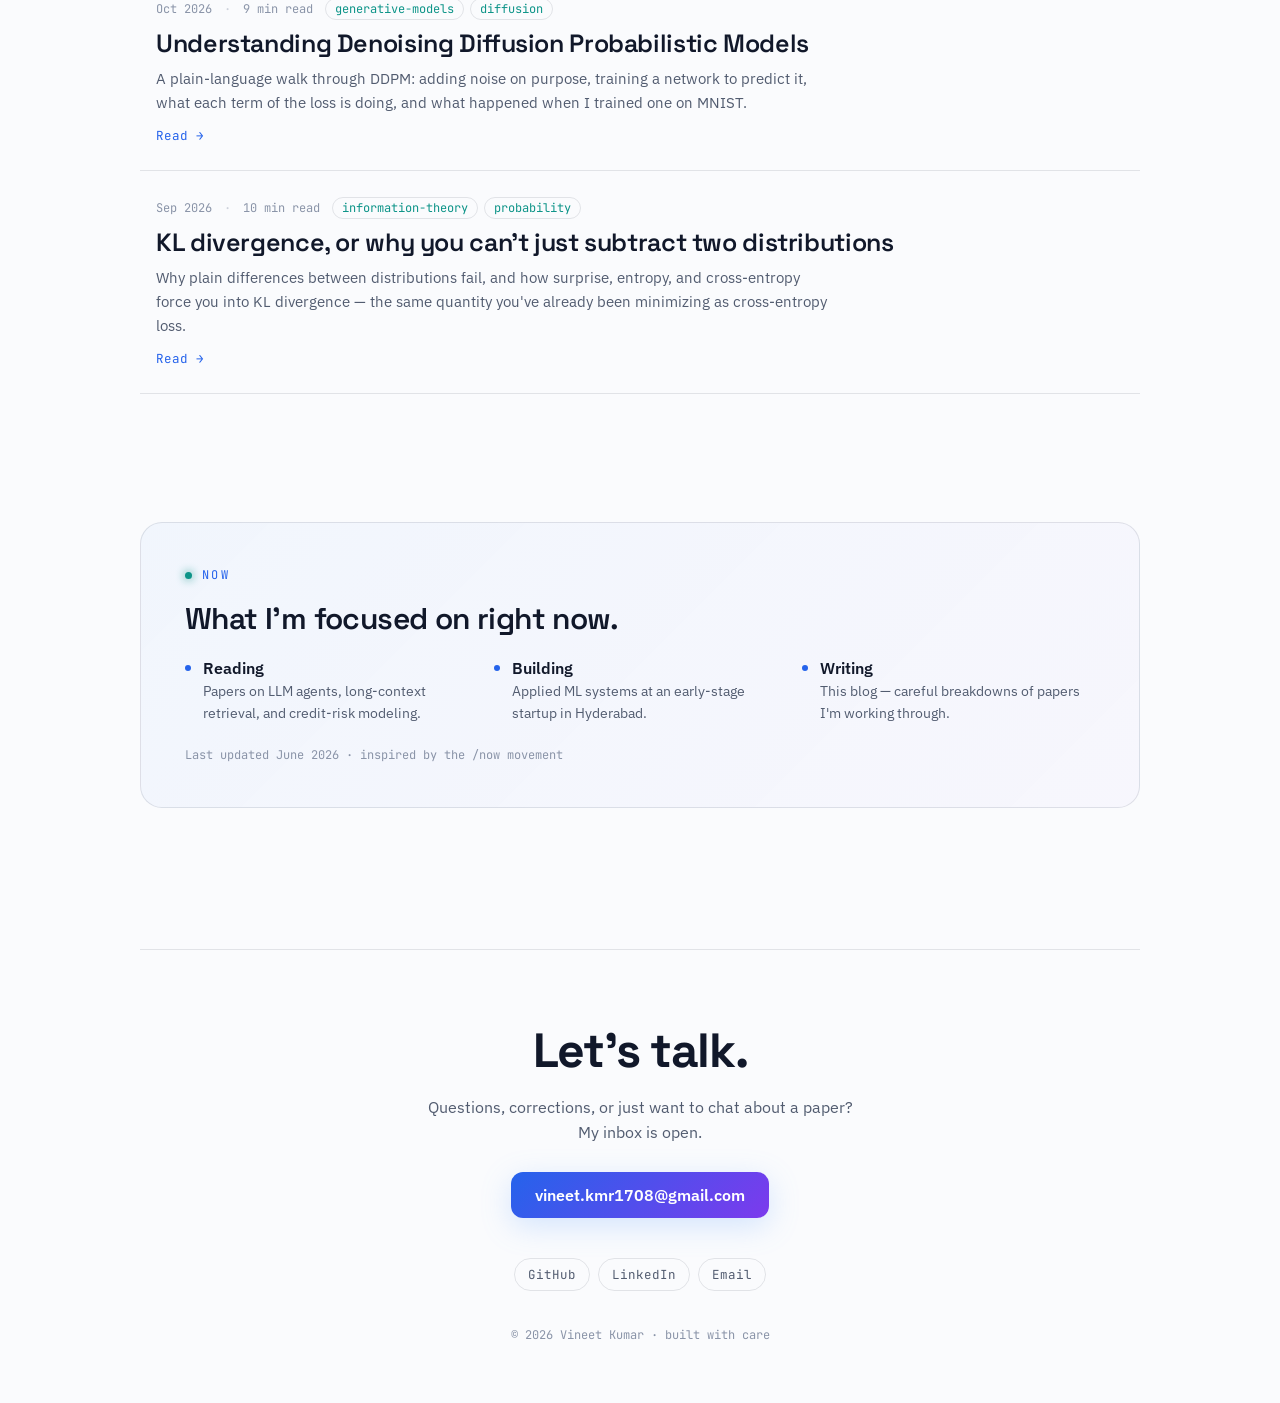
==== commit 9a08a337: "Add DDPM blog post Co-Authored-By: Claude Opus 5.5 (1M context) <noreply@anthropic.com>" ====
--- a/index.html
+++ b/index.html
@@ -172,9 +172,21 @@
         <div style="display:flex;align-items:center;gap:10px;font-family:var(--mono);font-size:12px;letter-spacing:0.2em;text-transform:uppercase;color:var(--accent);margin-bottom:16px;"><span style="width:26px;height:1px;background:var(--accent);opacity:.6;"></span>Writing</div>
         <h2 style="margin:0;font-family:var(--display);font-weight:600;font-size:clamp(24px,3.6vw,34px);letter-spacing:-0.02em;">Recent posts.</h2>
       </div>
-      <span style="font-family:var(--mono);font-size:12.5px;color:var(--faint);">1 essay</span>
+      <span style="font-family:var(--mono);font-size:12.5px;color:var(--faint);">2 essays</span>
     </div>
     <div style="display:flex;flex-direction:column;border-top:1px solid var(--border);">
+      <a href="posts/ddpm.html" data-reveal class="post-row" style="opacity:0;transform:translateY(24px);transition:opacity .7s cubic-bezier(.2,.7,.2,1),transform .7s cubic-bezier(.2,.7,.2,1),background .25s;display:grid;grid-template-columns:minmax(0,1fr);gap:8px;padding:26px 16px;border-bottom:1px solid var(--border);position:relative;">
+        <div style="display:flex;flex-wrap:wrap;align-items:center;gap:12px;font-family:var(--mono);font-size:12px;color:var(--faint);">
+          <span>Oct 2026</span><span style="opacity:.4;">·</span><span>9 min read</span>
+          <span style="display:flex;gap:6px;">
+            <span style="padding:2px 9px;border-radius:999px;border:1px solid var(--border);color:var(--accent3);">generative-models</span>
+            <span style="padding:2px 9px;border-radius:999px;border:1px solid var(--border);color:var(--accent3);">diffusion</span>
+          </span>
+        </div>
+        <h3 style="margin:0;font-family:var(--display);font-weight:600;font-size:clamp(20px,2.6vw,25px);letter-spacing:-0.015em;line-height:1.25;transition:color .2s;">Understanding Denoising Diffusion Probabilistic Models</h3>
+        <p style="margin:0;font-size:15px;line-height:1.6;color:var(--muted);max-width:680px;">A plain-language walk through DDPM: adding noise on purpose, training a network to predict it, what each term of the loss is doing, and what happened when I trained one on MNIST.</p>
+        <span style="font-family:var(--mono);font-size:12.5px;color:var(--accent);margin-top:4px;">Read →</span>
+      </a>
       <a href="posts/kl-divergence.html" data-reveal class="post-row" style="opacity:0;transform:translateY(24px);transition:opacity .7s cubic-bezier(.2,.7,.2,1),transform .7s cubic-bezier(.2,.7,.2,1),background .25s;display:grid;grid-template-columns:minmax(0,1fr);gap:8px;padding:26px 16px;border-bottom:1px solid var(--border);position:relative;">
         <div style="display:flex;flex-wrap:wrap;align-items:center;gap:12px;font-family:var(--mono);font-size:12px;color:var(--faint);">
           <span>Sep 2026</span><span style="opacity:.4;">·</span><span>10 min read</span>
